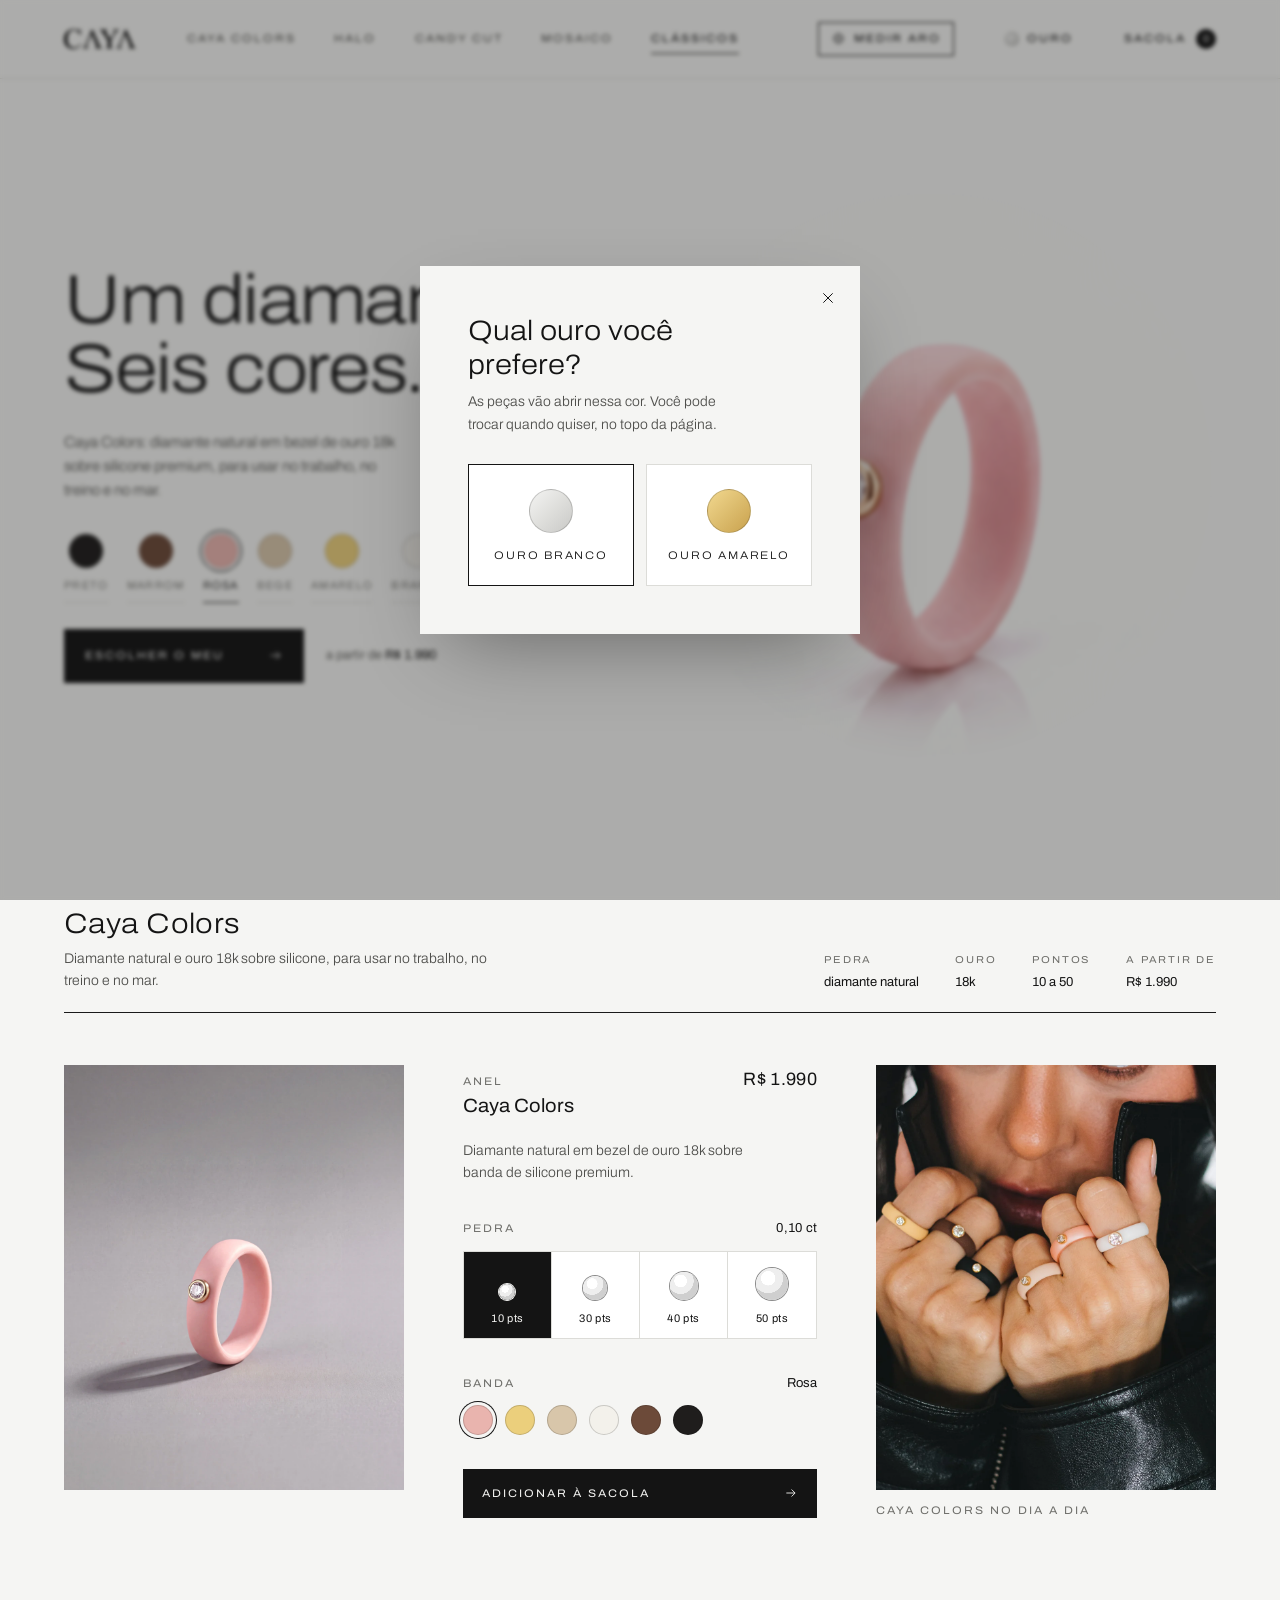
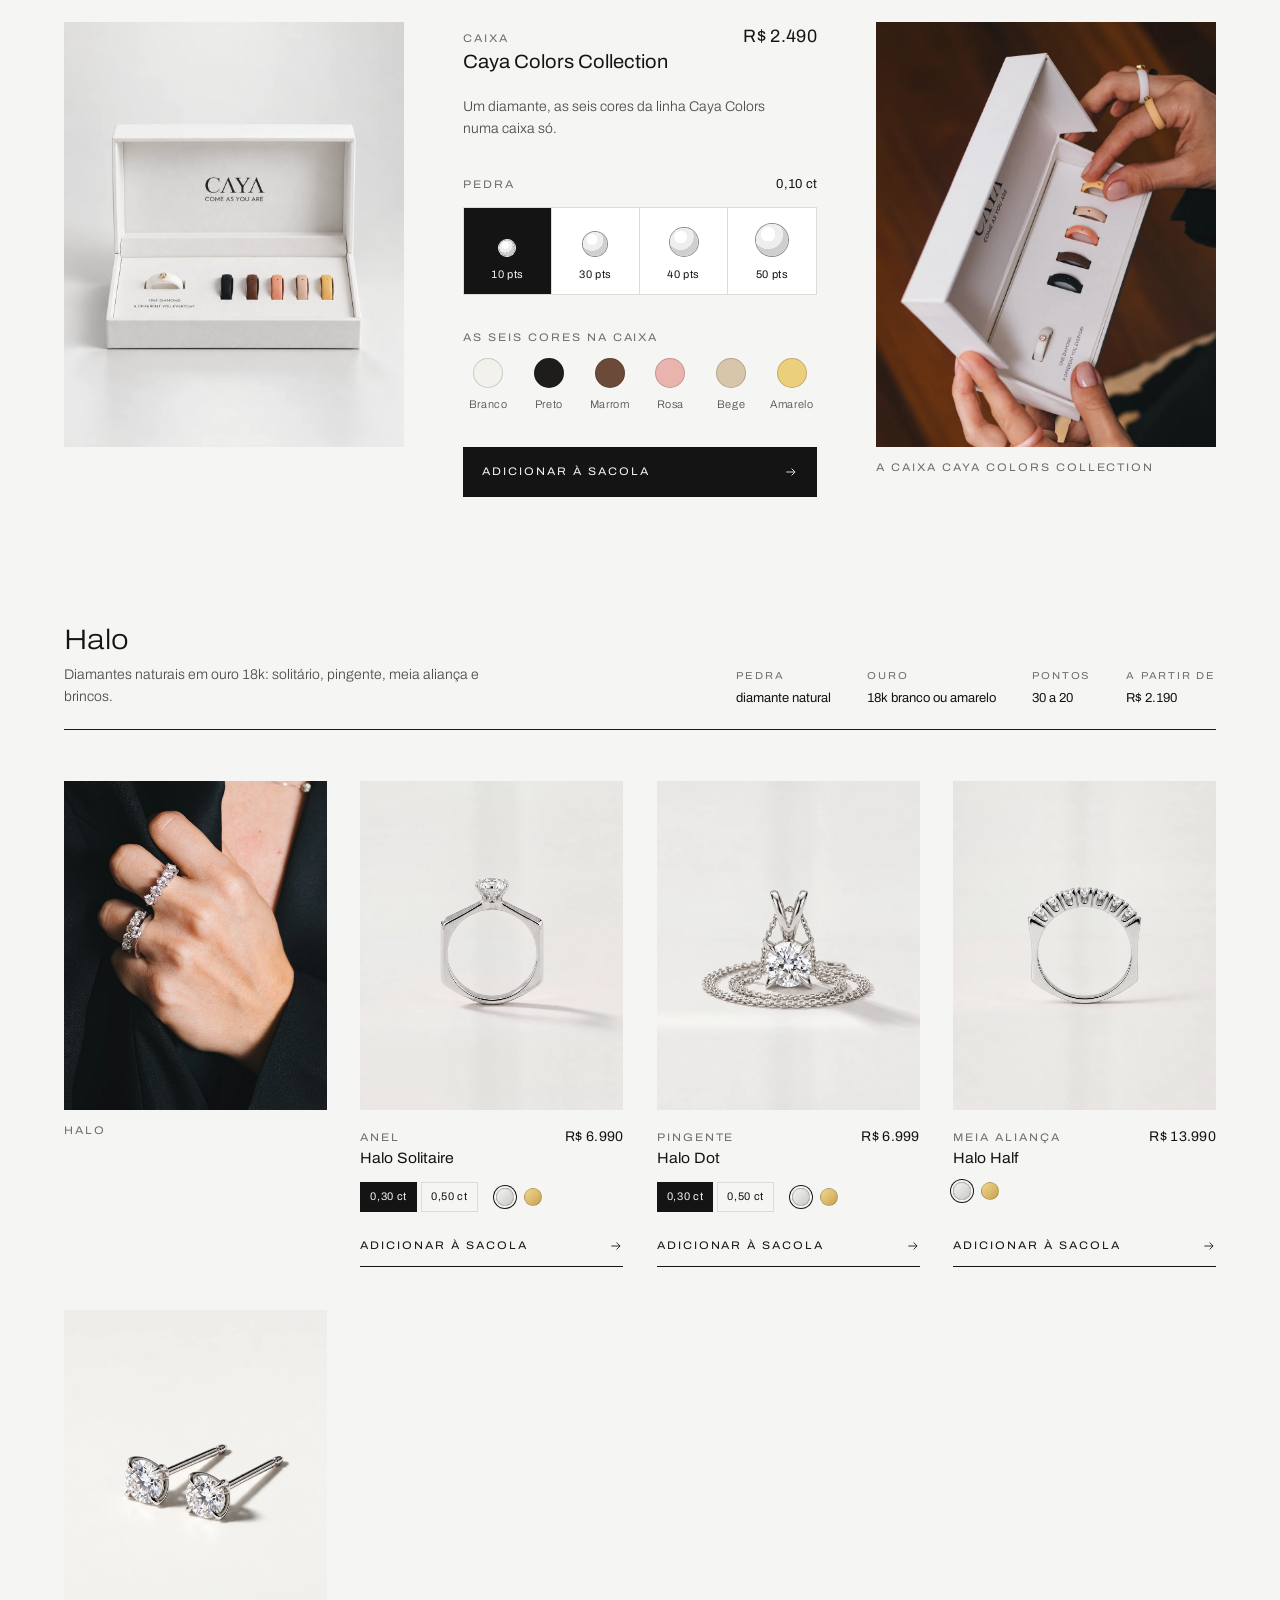
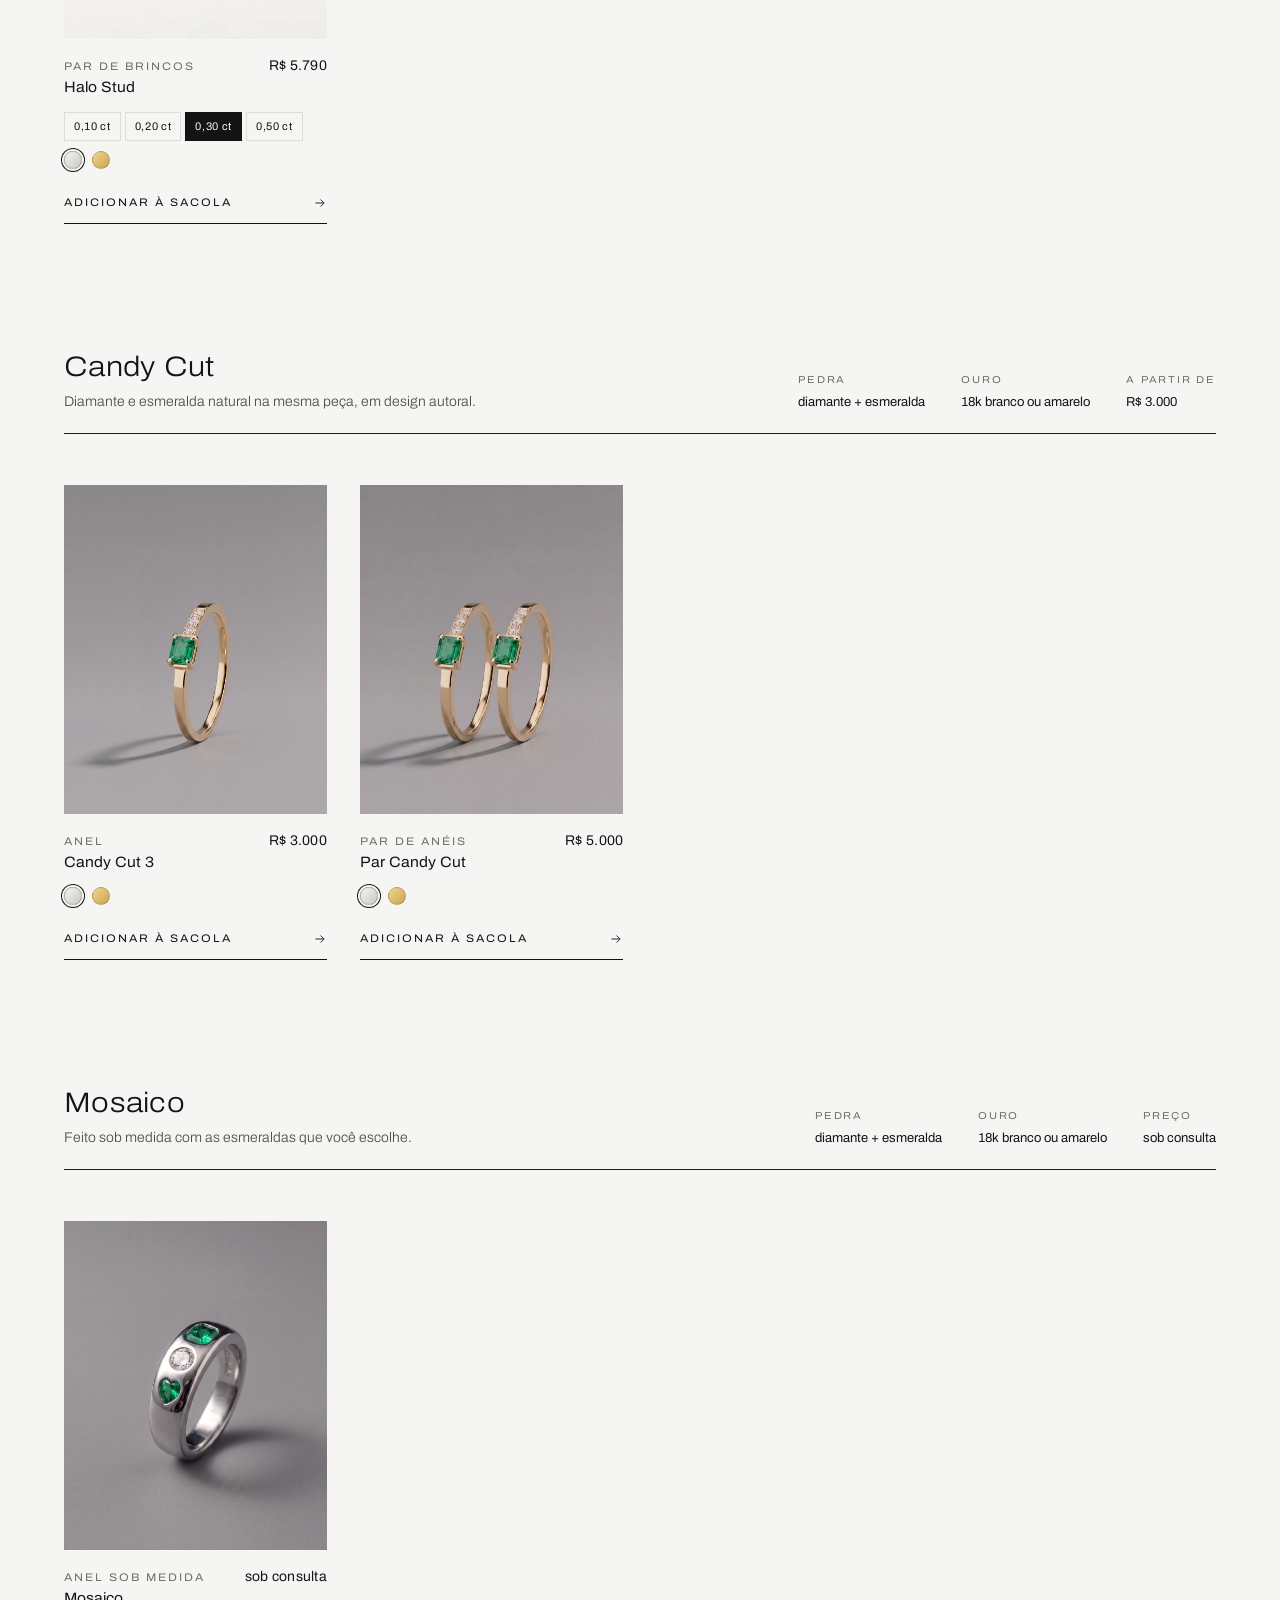
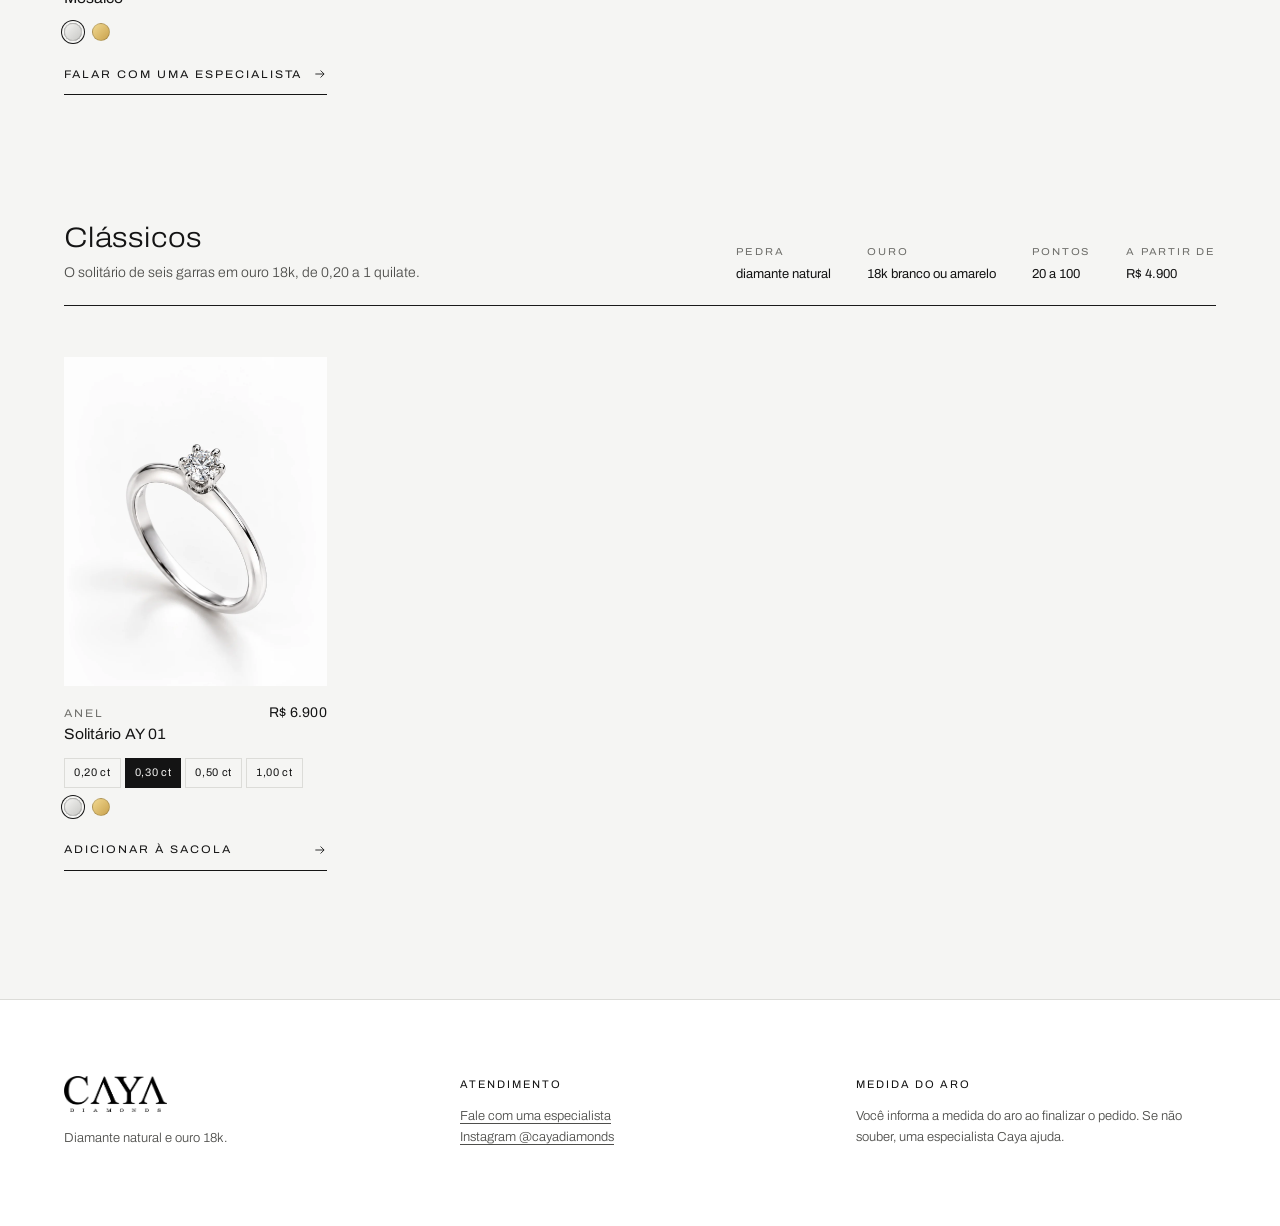
==== teste/papel-hero/index.html @ 170ba289 "Solitário AY 01: fotos certas nos 4 tamanhos Co-Authored-By: Claude Opus 5.5 <noreply@anthropic.com>" ====
<!doctype html>
<html lang="pt-BR">
<head>
<meta charset="utf-8">
<meta name="robots" content="noindex,nofollow">
<meta name="viewport" content="width=device-width,initial-scale=1">
<title>Caya Diamonds — Peças (teste do hero)</title>
<link rel="icon" href="../../assets/marca/favicon.png">
<meta name="description" content="Diamante natural e ouro 18k. Caya Colors, Halo, Candy Cut, Mosaico e Clássicos.">
<link rel="preload" href="../../assets/fonts/archivo-latin-wdth-normal.woff2" as="font" type="font/woff2" crossorigin>
<link rel="stylesheet" href="../../assets/site.css?v=20261025012112">
<link rel="preload" as="image" href="../../assets/hero/rosa.webp">
<style>
/* ---------- hero: um diamante, seis cores (so nesta copia) ---------- */
.hero-cores{--dx:36%;--dy:52%;display:grid;grid-template-columns:minmax(0,1fr) minmax(0,1.1fr);align-items:center;
  gap:clamp(24px,5vw,80px);padding:clamp(20px,3vw,40px) var(--g) clamp(48px,6vw,88px);min-height:min(calc(100svh - 70px),860px);max-width:1440px;margin:0 auto}
.hero-palco{order:2;position:relative;aspect-ratio:1;width:100%;max-width:min(72svh,700px);justify-self:center;
  -webkit-mask:radial-gradient(closest-side,#000 82%,transparent);mask:radial-gradient(closest-side,#000 82%,transparent)}
.hero-palco img{position:absolute;inset:0;width:100%;height:100%;object-fit:cover;user-select:none}
.hero-palco img.entra{clip-path:circle(0% at var(--dx) var(--dy))}
.hero-palco img.entra.vai{clip-path:circle(150% at var(--dx) var(--dy));transition:clip-path 1.25s cubic-bezier(.65,0,.25,1)}
/* brilho na pedra no instante da troca */
.hero-palco::after{content:"";position:absolute;left:var(--dx);top:var(--dy);width:22%;aspect-ratio:1;translate:-50% -50%;pointer-events:none;
  background:radial-gradient(circle,rgba(255,255,255,.95) 0 6%,rgba(255,255,255,.35) 18%,transparent 60%);opacity:0;scale:.3;mix-blend-mode:screen}
.hero-palco.brilha::after{animation:brilho 1.1s cubic-bezier(.16,1,.3,1)}
@keyframes brilho{0%{opacity:0;scale:.3}30%{opacity:1;scale:1}100%{opacity:0;scale:1.4}}
.hero-texto{order:1;max-width:480px;display:flex;flex-direction:column;gap:26px}
.hero-texto h1{font-weight:300;font-stretch:112%;font-size:clamp(40px,5.4vw,80px);line-height:1;letter-spacing:-.02em}
.hero-sub{color:var(--texto-2);font-size:15px;max-width:38ch}
.hero-cores-lista{display:flex;gap:18px;flex-wrap:wrap;padding-top:6px}
.hero-cores-lista button{display:flex;flex-direction:column;align-items:center;gap:9px;font-size:11px;letter-spacing:.12em;text-transform:uppercase;color:var(--cinza);transition:color .25s}
.hero-cores-lista i{display:block;width:34px;height:34px;border-radius:50%;border:1px solid rgba(20,20,20,.18);transition:transform .3s var(--ease)}
.hero-cores-lista button:hover i{transform:scale(1.08)}
.hero-cores-lista button[aria-pressed="true"]{color:var(--preto)}
.hero-cores-lista button[aria-pressed="true"] i{box-shadow:0 0 0 3px var(--fundo),0 0 0 4px var(--preto)}
.hero-cores-lista .tempo{display:block;width:100%;height:1px;background:var(--linha);position:relative;overflow:hidden;margin-top:-2px}
.hero-cores-lista .tempo::after{content:"";position:absolute;inset:0;background:var(--preto);transform:scaleX(0);transform-origin:left}
.hero-cores-lista [aria-pressed="true"] .tempo::after{transform:scaleX(1)}
.hero-cores.rodando .hero-cores-lista [aria-pressed="true"] .tempo::after{transform:scaleX(0);animation:enche var(--tempo,3.6s) linear forwards}
.hero-acao{display:flex;align-items:center;gap:22px;flex-wrap:wrap}
.hero-acao .comprar{display:flex;justify-content:space-between;align-items:center;gap:16px;min-width:240px;padding:17px 20px;background:var(--preto);color:var(--fundo);
  border:1px solid var(--preto);font-size:11px;font-weight:400;font-stretch:110%;letter-spacing:.18em;text-transform:uppercase;text-decoration:none;transition:background .3s var(--ease),color .3s}
.hero-acao .comprar:hover{background:transparent;color:var(--preto)}
.hero-acao .comprar svg{width:15px;height:15px;flex:none}
.hero-preco{font-size:13px;color:var(--texto-2)}
.hero-preco b{font-weight:400;color:var(--preto)}
@media (prefers-reduced-motion:reduce){
  .hero-palco img.entra,.hero-palco img.entra.vai{clip-path:none;transition:opacity .3s}
  .hero-palco.brilha::after{animation:none}
}
@media (max-width:860px){
  .hero-cores{grid-template-columns:minmax(0,1fr);min-height:0;gap:8px;padding-top:8px}
  .hero-palco{order:1;max-width:520px}
  .hero-texto{order:2;max-width:none;gap:18px}
}
@media (max-width:760px){
  .hero-texto h1{font-size:36px}
  .hero-sub{font-size:13px}
  .hero-cores-lista{gap:0;justify-content:space-between}
  .hero-cores-lista i{width:28px;height:28px}
  .hero-cores-lista button{font-size:11px;letter-spacing:.04em}
  .hero-acao .comprar{flex:1;min-width:0}
}
</style>
</head>
<body>
<script>document.documentElement.classList.add('js')</script>

<header class="topo">
  <div class="topo-in">
    <a class="marca" href="index.html?v=20261025012112"><img src="../../assets/marca/caya-tinta.png" alt="Caya Diamonds" width="454" height="126"></a>
    <nav class="indice" aria-label="Coleções" id="indice"></nav>
    <button class="sacola-btn" id="abrir-sacola" aria-controls="sacola" aria-expanded="false">Sacola <span class="mono" id="qtd">0</span></button>
  </div>
</header>

<main>
  <section class="hero-cores" id="hero" aria-labelledby="hero-t">
    <div class="hero-palco" id="hero-palco" aria-hidden="true"></div>
    <div class="hero-texto">
      <h1 id="hero-t">Um diamante.<br>Seis cores.</h1>
      <p class="hero-sub">Caya Colors: diamante natural em bezel de ouro 18k sobre silicone premium, para usar no trabalho, no treino e no mar.</p>
      <div class="hero-cores-lista" role="group" aria-label="Cor da banda" id="hero-cores"></div>
      <div class="hero-acao">
        <a class="comprar" id="hero-link" href="../peca/index.html?v=20261025012112&peca=caya-colors"><span>Escolher o meu</span><svg viewBox="0 0 24 24" fill="none" stroke="currentColor" stroke-width="1.5" aria-hidden="true"><path d="M4 12h15M13 6l6 6-6 6"/></svg></a>
        <span class="hero-preco">a partir de <b id="hero-preco"></b></span>
      </div>
    </div>
  </section>
  <div id="lotes"></div>
</main>

<footer class="rodape">
  <div><img src="../../assets/marca/caya-diamonds-tinta.png" alt="Caya Diamonds" width="454" height="159"><p>Diamante natural e ouro 18k.</p></div>
  <div><b>Atendimento</b><p><a id="zap" href="#" target="_blank" rel="noopener">Fale com uma especialista</a><br><a href="https://instagram.com/cayadiamonds" rel="noopener">Instagram @cayadiamonds</a></p></div>
  <div><b>Medida do aro</b><p>Você informa a medida do aro ao finalizar o pedido. Se não souber, uma especialista Caya ajuda.</p></div>
</footer>

<script src="../../data/catalogo.js?v=20261025012112"></script>
<script src="../comum.js?v=20261025012112"></script>
<script src="../sacola.js?v=20261025012112"></script>
<script src="../preferencia.js?v=20261025012112"></script>
<script>
(function(){
const {C,brl,ct,nomeBanda,corBanda,variacao,rotulo,aPartirDe,lerEndereco,gravarEndereco,sacola,linkWhatsApp,pedidoWhatsApp}=Caya;
const $=(s,r=document)=>r.querySelector(s);
const el=(t,a={},h='')=>{const e=document.createElement(t);for(const k in a)e.setAttribute(k,a[k]);if(h)e.innerHTML=h;return e};
const SETA='<svg viewBox="0 0 24 24" fill="none" stroke="currentColor" stroke-width="1.5" aria-hidden="true"><path d="M4 12h15M13 6l6 6-6 6"/></svg>';
const OK='<svg viewBox="0 0 24 24" fill="none" stroke="currentColor" stroke-width="1.5" aria-hidden="true"><path d="M4 12.5l5 5L20 6.5"/></svg>';
$('#zap').href=linkWhatsApp('Olá! Vim pelo site da Caya.');
const sel=lerEndereco();
C.colecoes.forEach(c=>$('#indice').append(el('a',{href:'#'+c.id},c.nome)));

function linkPeca(p,e){const q=new URLSearchParams({peca:p.id});for(const k of Object.keys(p.eixos))q.set(k,e[k]);return '../peca/index.html?v=20261025012112&'+q}
function trocarFoto(img,src){ if(img.getAttribute('src')===src) return; img.classList.add('troca');
  const n=new Image(); n.onload=()=>{img.src=src; img.classList.remove('troca')}; n.src=src; }

function acao(p,getE){
  if(p.consulta) return el('a',{class:'acao',href:linkWhatsApp(`Olá! Quero conversar sobre o ${p.nome}.`),target:'_blank',rel:'noopener'},`<span>Falar com uma especialista</span>${SETA}`);
  const b=el('button',{class:'acao',type:'button'},`<span>Adicionar<span class="longo"> à sacola</span></span>${SETA}`);
  b.onclick=()=>{ sacola.adicionar(p,getE()); b.classList.add('ok'); b.innerHTML=`<span>Na sacola</span>${OK}`;
    setTimeout(()=>{b.classList.remove('ok'); b.innerHTML=`<span>Adicionar<span class="longo"> à sacola</span></span>${SETA}`},1600); Caya.abrirSacola(); };
  return b;
}

/* Caya Colors: uma peca so; pedra e banda escolhidas no painel */
function montarColors(p){
  const e=Object.assign(Caya.padraoCom(p), sel&&sel.p.id===p.id?sel.e:{});
  const box=el('div',{class:'colors'});
  box.innerHTML=`<a class="foto" href="#"><img alt="" width="1024" height="1272"></a>
    <div class="painel">
      <div class="peca-nome"><h3><span class="pequeno">Anel</span>${p.nome}</h3><span class="mono" data-r="preco"></span></div>
      <p class="resumo">${p.resumo}</p>
      <div><div class="rot"><span class="pequeno">Pedra</span><b class="mono" data-r="pts"></b></div><div class="regua" role="group" aria-label="Pontos do diamante"></div></div>
      <div><div class="rot"><span class="pequeno">Banda</span><b data-r="banda"></b></div><div class="bandas" role="group" aria-label="Cor da banda"></div></div>
    </div>`;
  const painel=$('.painel',box), maior=Math.max(...p.eixos.pts);
  p.eixos.pts.forEach(v=>{const d=Math.round(10+22*Math.pow(v/maior,.83));
    const b=el('button',{type:'button','aria-pressed':'false','data-v':v,'aria-label':ct(v)},`<span class="pedra" style="width:${d}px;height:${d}px"></span><span class="mono">${v} pts</span>`);
    b.onclick=()=>{e.pts=v;atual()}; $('.regua',painel).append(b)});
  C.bandas.forEach(bd=>{const b=el('button',{type:'button','aria-pressed':'false','data-v':bd.id,'aria-label':'Banda '+bd.nome,title:bd.nome,style:'background:'+bd.cor});
    b.onclick=()=>{e.banda=bd.id;atual()}; $('.bandas',painel).append(b)});
  painel.append(acao(p,()=>({...e})));
  const img=$('img',box);
  function atual(){
    const v=variacao(p,e);
    trocarFoto(img,'../../'+v.fotos[0]); img.alt=`${p.nome}, ${rotulo(p,e)}`;
    painel.querySelectorAll('.regua button').forEach(b=>b.setAttribute('aria-pressed',+b.dataset.v===e.pts));
    painel.querySelectorAll('.bandas button').forEach(b=>b.setAttribute('aria-pressed',b.dataset.v===e.banda));
    $('[data-r=pts]',painel).textContent=ct(e.pts);
    $('[data-r=banda]',painel).textContent=nomeBanda(e.banda);
    $('[data-r=preco]',painel).textContent=brl(v.preco);
    $('a.foto',box).href=linkPeca(p,e);
    if(atual.pronto) gravarEndereco(p,e); atual.pronto=true;
  }
  atual(); return box;
}

/* Caya Colors Collection: mesma diagramacao do anel, com as seis cores a mostra */
function montarCollection(p){
  const e=Object.assign(Caya.padraoCom(p), sel&&sel.p.id===p.id?sel.e:{}), ed=EDITORIAL[p.id], maior=Math.max(...p.eixos.pts);
  const box=el('div',{class:'colors collection',id:'peca-'+p.id});
  box.innerHTML=`<a class="foto" href="#"><img src="../../${p.variacoes[0].fotos[0]}" alt="${p.nome}: caixa com o anel e as bandas nas seis cores" loading="lazy" width="1024" height="1272"></a>
    <div class="painel">
      <div class="peca-nome"><h3><span class="pequeno">${p.tipo}</span><a class="nome-link" href="#">${p.nome}</a></h3><span class="mono" data-r="preco"></span></div>
      <p class="resumo">${p.resumo}</p>
      <div><div class="rot"><span class="pequeno">Pedra</span><b class="mono" data-r="pts"></b></div><div class="regua" role="group" aria-label="Pontos do diamante"></div></div>
      <div><div class="rot"><span class="pequeno">As seis cores na caixa</span></div>
        <ul class="todas-cores">${p.cores.map(id=>`<li><i style="background:${corBanda(id)}"></i>${nomeBanda(id)}</li>`).join('')}</ul></div>
    </div>`;
  const painel=$('.painel',box);
  p.eixos.pts.forEach(v=>{const d=Math.round(10+22*Math.pow(v/maior,.83));
    const b=el('button',{type:'button','aria-pressed':'false','data-v':v,'aria-label':ct(v)},`<span class="pedra" style="width:${d}px;height:${d}px"></span><span class="mono">${v} pts</span>`);
    b.onclick=()=>{e.pts=v;atual()}; $('.regua',painel).append(b)});
  painel.append(acao(p,()=>({...e})));
  if(ed) box.append(el('figure',{class:'editorial'},`<img src="../../assets/editorial/${ed.img}.webp" alt="${ed.alt}" loading="lazy" width="1000" height="1250"><figcaption class="pequeno">${ed.legenda}</figcaption>`));
  function atual(){
    const v=variacao(p,e);
    painel.querySelectorAll('.regua button').forEach(b=>b.setAttribute('aria-pressed',+b.dataset.v===e.pts));
    $('[data-r=pts]',painel).textContent=ct(e.pts);
    $('[data-r=preco]',painel).textContent=brl(v.preco);
    box.querySelectorAll('a.foto,a.nome-link').forEach(a=>a.href=linkPeca(p,e));
    if(atual.pronto) gravarEndereco(p,e); atual.pronto=true;
  }
  atual(); return box;
}

function montarPeca(p,sozinha){
  const e=Object.assign(Caya.padraoCom(p), sel&&sel.p.id===p.id?sel.e:{});
  const art=el('article',{class:'peca',id:'peca-'+p.id});
  art.innerHTML=`<a class="foto" href="#"><img alt="" loading="lazy" width="1024" height="1272"></a>
    <div class="peca-corpo"><div class="peca-nome"><h3><span class="pequeno">${p.tipo}</span><a class="nome-link" href="#">${p.nome}</a></h3><span class="mono" data-r="preco"></span></div></div>`;
  const corpo=$('.peca-corpo',art);
  if(sozinha) corpo.append(el('p',{class:'resumo'},p.resumo));
  const esc=el('div',{class:'escolhas'});
  const nomes={pts:'Pedra',ouro:'Ouro'};
  for(const k of Object.keys(p.eixos)){
    const g=el('div',{class:'eixo',role:'group','aria-label':nomes[k]});
    p.eixos[k].forEach(v=>{const b=k==='ouro'?el('button',{type:'button',class:'ouro-b','data-k':k,'data-v':v,'aria-pressed':'false','aria-label':'Ouro '+v,title:'Ouro '+v,style:'background:'+(v==='branco'?'linear-gradient(135deg,#F4F4F2,#C9C9C6)':'linear-gradient(135deg,#F1D88F,#C9A24E)')}):el('button',{type:'button',class:'opc','data-k':k,'data-v':v,'aria-pressed':'false'},ct(v));
      b.onclick=()=>{e[k]=v;atual()}; g.append(b)});
    esc.append(g);
  }
  if(esc.children.length) corpo.append(esc);
  corpo.append(acao(p,()=>({...e})));
  const img=$('img',art);
  function atual(){
    const v=variacao(p,e);
    trocarFoto(img,'../../'+v.fotos[0]); img.alt=`${p.nome}${rotulo(p,e)?', '+rotulo(p,e):''}`;
    art.querySelectorAll('.opc,.ouro-b').forEach(b=>b.setAttribute('aria-pressed',String(e[b.dataset.k])===b.dataset.v));
    $('[data-r=preco]',art).textContent=p.consulta?'sob consulta':brl(v.preco);
    art.querySelectorAll('a.foto,a.nome-link').forEach(a=>a.href=linkPeca(p,e));
    if(atual.pronto) gravarEndereco(p,e); atual.pronto=true;
  }
  if(p.eixos.ouro) Caya.aoMudarOuro(v=>{ e.ouro=v; atual.pronto=false; atual(); });
  atual(); return art;
}

const EDITORIAL={
  'colors-collection':{img:'collection',alt:'Mãos abrindo a caixa Caya Colors Collection com as bandas coloridas',legenda:'A caixa Caya Colors Collection'},
  'caya-colors':{img:'caya-colors',alt:'Mãos com cinco anéis Caya Colors em cores diferentes',legenda:'Caya Colors no dia a dia'},
  'halo':{img:'halo',alt:'Mão com anéis de diamante em ouro branco sobre blazer preto',legenda:'Halo'}
};
C.colecoes.forEach(c=>{
  const ps=C.pecas.filter(p=>p.colecao===c.id);
  const faixa=[...new Set(ps.flatMap(p=>p.eixos.pts||[]))];
  const dados=[
    ['Pedra',c.id==='candy-cut'||c.id==='mosaico'?'diamante + esmeralda':'diamante natural'],
    ['Ouro',c.id==='caya-colors'?'18k':'18k branco ou amarelo'],
    faixa.length>1?['Pontos',faixa[0]+' a '+faixa[faixa.length-1]]:null,
    ps.every(p=>p.consulta)?['Preço','sob consulta']:['A partir de',brl(Math.min(...ps.filter(p=>!p.consulta).map(aPartirDe)))]].filter(Boolean);
  const sec=el('section',{class:'lote dobrado',id:c.id,'aria-labelledby':'t-'+c.id});
  sec.innerHTML=`<header class="lote-cab"><div><h2 id="t-${c.id}">${c.nome}</h2><p class="linha">${c.linha}</p></div>
    <dl>${dados.map(([a,b])=>`<div><dt>${a}</dt><dd>${b}</dd></div>`).join('')}</dl></header>
    <div class="forro"></div>`;
  const forro=$('.forro',sec);
  const ed=EDITORIAL[c.id], fig=ed?el('figure',{class:'editorial'},`<img src="../../assets/editorial/${ed.img}.webp" alt="${ed.alt}" loading="lazy" width="1000" height="1250"><figcaption class="pequeno">${ed.legenda}</figcaption>`):null;
  if(c.id==='caya-colors'){ const cc=montarColors(ps[0]); if(fig) cc.append(fig); forro.append(cc);
    ps.slice(1).forEach(p=>forro.append(montarCollection(p))); }
  else{ const box=el('div',{class:'pecas'}); box.dataset.n=ps.length; box.style.setProperty('--n',ps.length);
    if(fig) box.prepend(fig);
    ps.forEach(p=>box.append(montarPeca(p,false))); forro.append(box); }
  $('#lotes').append(sec);
});

const io=new IntersectionObserver(es=>es.forEach(x=>{if(x.isIntersecting){x.target.classList.remove('dobrado');io.unobserve(x.target)}}),{rootMargin:'0px 0px -10% 0px'});
document.querySelectorAll('.lote').forEach(s=>io.observe(s));
const links=[...document.querySelectorAll('#indice a')];
const io2=new IntersectionObserver(es=>es.forEach(x=>{if(x.isIntersecting)links.forEach(a=>a.setAttribute('aria-current',a.hash==='#'+x.target.id))}),{rootMargin:'-40% 0px -55% 0px'});
document.querySelectorAll('.lote').forEach(s=>io2.observe(s));
if(sel){const a=document.getElementById(sel.p.colecao); if(a){a.classList.remove('dobrado'); setTimeout(()=>a.scrollIntoView(),50)}}

Caya.montarSacola('../../');
Caya.montarPreferencia();
/* hero: o anel troca de cor numa onda que nasce do diamante */
(function(){
  const palco=document.getElementById('hero-palco'), lista=document.getElementById('hero-cores'), sec=document.getElementById('hero');
  const p=Caya.peca('caya-colors'), ORDEM=['preto','marrom','rosa','bege','amarelo','branco'], TEMPO=3600;
  const reduz=matchMedia('(prefers-reduced-motion:reduce)').matches, cel=matchMedia('(max-width:760px)').matches;
  const src=c=>`../../assets/hero/${c}${cel?'-m':''}.webp`;
  let atual=-1, timer=null, parado=reduz;
  sec.style.setProperty('--tempo',TEMPO+'ms');
  $('#hero-preco').textContent=brl(Caya.aPartirDe(p));
  ORDEM.forEach((c,k)=>{
    const b=el('button',{type:'button','aria-pressed':'false','aria-label':'Banda '+nomeBanda(c)},`<i style="background:${corBanda(c)}"></i>${nomeBanda(c)}<span class="tempo"></span>`);
    b.onclick=()=>{ir(k);parado=true;clearInterval(timer);sec.classList.remove('rodando')};
    b.onmouseenter=()=>{ if(!cel) ir(k,true) };
    lista.append(b);
  });
  function ir(k,suave){
    if(k===atual) return; atual=k; const c=ORDEM[k];
    lista.querySelectorAll('button').forEach((b,i)=>b.setAttribute('aria-pressed',String(i===k)));
    $('#hero-link').href=`../peca/index.html?v=20261025012112&peca=caya-colors&pts=10&banda=${c}`;
    const img=new Image(); img.alt=''; img.decoding='async'; img.src=src(c);
    const entrar=()=>{
      if(!palco.children.length||reduz){ palco.replaceChildren(img); return; }
      img.className='entra'; palco.append(img);
      requestAnimationFrame(()=>requestAnimationFrame(()=>img.classList.add('vai')));
      palco.classList.remove('brilha'); void palco.offsetWidth; palco.classList.add('brilha');
      img.addEventListener('transitionend',()=>{ while(palco.children.length>1) palco.firstChild.remove(); img.className=''; },{once:true});
    };
    img.decode?img.decode().then(entrar,entrar):(img.onload=entrar);
    sec.classList.remove('rodando'); void sec.offsetWidth; if(!parado) sec.classList.add('rodando');
  }
  function tocar(){ clearInterval(timer); if(!parado) timer=setInterval(()=>ir((atual+1)%ORDEM.length),TEMPO); }
  sec.addEventListener('mouseleave',()=>{ if(!parado) tocar() });
  sec.addEventListener('mouseenter',()=>clearInterval(timer));
  document.addEventListener('visibilitychange',()=>document.hidden?clearInterval(timer):tocar());
  /* pre-carrega as outras cores depois da primeira */
  addEventListener('load',()=>ORDEM.forEach(c=>{const i=new Image(); i.src=src(c)}));
  ir(2); tocar();
})();
})();
</script>
</body>
</html>
---- assets/site.css ----
/* Caya Diamonds — estilo do site (off-white, preto e branco) */
@font-face{font-family:"Archivo";src:url(fonts/archivo-latin-wdth-normal.woff2) format("woff2");font-weight:100 900;font-stretch:62% 125%;font-display:swap;unicode-range:U+0000-00FF,U+0131,U+0152-0153,U+02BB-02BC,U+02C6,U+02DA,U+02DC,U+2000-206F,U+20AC,U+2122,U+2191,U+2193,U+2212,U+2215}
@font-face{font-family:"Archivo";src:url(fonts/archivo-latin-ext-wdth-normal.woff2) format("woff2");font-weight:100 900;font-stretch:62% 125%;font-display:swap;unicode-range:U+0100-02AF,U+0304,U+0308,U+0329,U+1E00-1E9F,U+1EF2-1EFF,U+2020,U+20A0-20AB,U+20AD-20C0,U+2113,U+2C60-2C7F,U+A720-A7FF}
@font-face{font-family:"Fragment Mono";src:url(fonts/fragment-mono-latin-400-normal.woff2) format("woff2");font-display:swap}

:root{
  --fundo:#F5F5F3; --branco:#FFFFFF; --linha:#DCDCD8; --linha-forte:#1A1A1A;
  --preto:#141414; --texto-2:#4F4F4C; --cinza:#6E6E6A;
  --ease:cubic-bezier(.16,1,.3,1);
  --g:clamp(20px,5vw,96px);
  --respiro:clamp(72px,10vw,150px);
}
*{box-sizing:border-box;margin:0;padding:0}
html{-webkit-text-size-adjust:100%;scroll-behavior:smooth;scroll-padding-top:80px}
body{background:var(--fundo);color:var(--preto);font:300 15px/1.6 "Archivo",system-ui,sans-serif;
  font-variant-numeric:tabular-nums lining-nums;-webkit-font-smoothing:antialiased;overflow-x:clip}
::selection{background:var(--preto);color:var(--fundo)}
img{display:block;max-width:100%}
button{font:inherit;color:inherit;background:none;border:0;cursor:pointer}
a{color:inherit;text-underline-offset:.25em;text-decoration-thickness:1px}
:focus-visible{outline:1px solid var(--preto);outline-offset:4px}
.mono{font-family:inherit;font-weight:400;letter-spacing:.02em}
.pequeno{font-size:11px;font-weight:400;letter-spacing:.18em;text-transform:uppercase;font-stretch:110%;color:var(--cinza)}

/* ---------- cabecalho ---------- */
.topo{position:sticky;top:0;z-index:20;background:rgba(245,245,243,.94);backdrop-filter:blur(8px);border-bottom:1px solid var(--linha)}
.topo-in{display:flex;align-items:center;gap:clamp(24px,4vw,64px);padding:22px var(--g)}
.marca{display:block;flex:none}
.marca img{height:20px;width:auto;filter:brightness(0)}
.indice{display:flex;gap:clamp(20px,3vw,44px);flex:1;overflow-x:auto;scrollbar-width:none}
.indice::-webkit-scrollbar{display:none}
.indice a{font-size:11px;font-weight:400;font-stretch:110%;letter-spacing:.18em;text-transform:uppercase;text-decoration:none;white-space:nowrap;
  padding:6px 0;border-bottom:1px solid transparent;color:var(--texto-2)}
.indice a[aria-current="true"],.indice a:hover{color:var(--preto);border-bottom-color:var(--preto)}
.sacola-btn{margin-left:auto;display:flex;align-items:center;gap:10px;font-size:11px;font-weight:400;font-stretch:110%;letter-spacing:.18em;text-transform:uppercase;white-space:nowrap}
.sacola-btn .mono{min-width:20px;height:20px;display:inline-grid;place-items:center;background:var(--preto);color:var(--fundo);border-radius:10px;font-size:10px;padding:0 6px;letter-spacing:0}

/* ---------- abertura ---------- */
.abre{padding:clamp(48px,6vw,96px) var(--g) clamp(48px,6vw,96px);text-align:center}
.abre h1{font-weight:300;font-stretch:108%;font-size:clamp(22px,2.2vw,30px);line-height:1.35;letter-spacing:-.005em;max-width:30ch;margin:0 auto;text-wrap:balance}

/* ---------- o lote ---------- */
.lote{margin:0 var(--g) var(--respiro)}
.lote-cab{display:grid;grid-template-columns:minmax(0,1fr) auto;gap:14px 56px;align-items:end;padding-bottom:20px;margin-bottom:clamp(32px,4vw,56px);border-bottom:1px solid var(--linha-forte)}
.lote-cab h2{font-weight:300;font-stretch:112%;font-size:clamp(24px,2.2vw,32px);line-height:1.1;letter-spacing:.01em}
.lote-cab .linha{color:var(--texto-2);font-size:14px;max-width:56ch;margin-top:8px}
.lote-cab dl{display:flex;gap:36px;flex-wrap:wrap;justify-content:flex-end}
.lote-cab dl div{display:grid;gap:4px}
.lote-cab dt{font-size:10px;font-weight:400;letter-spacing:.18em;text-transform:uppercase;color:var(--cinza);font-stretch:110%}
.lote-cab dd{font-size:13px;font-weight:400;white-space:nowrap}

.forro{position:relative}
.pecas{display:grid;gap:clamp(28px,3.4vw,56px) clamp(20px,2.6vw,40px);grid-template-columns:repeat(4,minmax(0,1fr));max-width:1240px}

/* ---------- a peca ---------- */
.peca{display:flex;flex-direction:column}
.foto{position:relative;aspect-ratio:4/5;background:#C4C2BE;overflow:hidden}
.foto img{width:100%;height:100%;object-fit:cover;transition:opacity .35s var(--ease),transform 1.2s var(--ease)}
.foto img.troca{opacity:.2}
.peca:hover .foto img{transform:scale(1.025)}
.peca-corpo{padding:16px 0 0;display:flex;flex-direction:column;gap:14px;flex:1}
.peca-nome{display:flex;justify-content:space-between;align-items:baseline;gap:14px}
.peca-nome h3{font-weight:400;font-stretch:105%;font-size:15px;line-height:1.3}
.peca-nome h3 .pequeno{display:block;margin-bottom:5px}
.peca-nome .mono{font-size:14px;white-space:nowrap}
.escolhas{display:flex;flex-wrap:wrap;align-items:center;gap:10px 18px}
.ouro-b{width:18px;height:18px;border-radius:50%;border:1px solid rgba(20,20,20,.2);transition:transform .2s var(--ease)}
.ouro-b:hover{transform:scale(1.1)}
.ouro-b[aria-pressed="true"]{box-shadow:0 0 0 2px var(--fundo),0 0 0 3px var(--preto)}
.eixo:has(.ouro-b){gap:10px}
.eixo{display:flex;gap:4px;flex-wrap:wrap}
.opc{font-size:11px;font-weight:400;letter-spacing:.06em;padding:5px 9px;border:1px solid var(--linha);background:transparent;transition:border-color .2s,background .2s,color .2s}
.opc:hover{border-color:var(--preto)}
.opc[aria-pressed="true"]{border-color:var(--preto);background:var(--preto);color:var(--fundo)}
.acao{margin-top:auto;padding:11px 0;border:0;border-bottom:1px solid var(--preto);font-size:11px;font-weight:400;font-stretch:110%;letter-spacing:.18em;text-transform:uppercase;
  display:flex;justify-content:space-between;align-items:center;text-decoration:none;transition:padding .3s var(--ease),background .3s var(--ease),color .3s}
.acao:hover,.acao.ok{background:var(--preto);color:var(--fundo);padding-inline:12px}
.acao svg{width:14px;height:14px}

/* ---------- Caya Colors ---------- */
.colors{display:grid;grid-template-columns:minmax(0,400px) minmax(0,440px);gap:clamp(32px,6vw,110px);align-items:start;max-width:1240px}
.painel{display:flex;flex-direction:column;gap:clamp(26px,2.6vw,34px)}
.painel .peca-nome h3{font-size:clamp(18px,1.5vw,21px)}
.painel .peca-nome .mono{font-size:clamp(17px,1.4vw,20px)}
.painel .resumo{font-size:14px;color:var(--texto-2);max-width:38ch;margin-top:-12px}
.rot{display:flex;justify-content:space-between;align-items:baseline;margin-bottom:12px}
.rot b{font-weight:400;font-size:13px}

.regua{display:grid;grid-template-columns:repeat(4,1fr);border:1px solid var(--linha)}
.regua button{display:flex;flex-direction:column;align-items:center;justify-content:flex-end;gap:10px;padding:16px 4px 11px;min-height:84px;
  border-right:1px solid var(--linha);background:var(--branco);transition:background .25s var(--ease),color .25s}
.regua button:last-child{border-right:0}
.regua .pedra{border-radius:50%;background:radial-gradient(circle at 38% 32%,#fff 0 24%,#EEEEEE 25% 50%,#CFCFCF 51% 100%);box-shadow:0 0 0 1px #8A8A8A}
.regua .mono{font-size:11px;letter-spacing:.06em}
.regua button:hover{background:var(--fundo)}
.regua button[aria-pressed="true"]{background:var(--preto);color:var(--fundo)}
.regua button[aria-pressed="true"] .pedra{box-shadow:0 0 0 1px var(--fundo)}

.bandas{display:flex;gap:12px;flex-wrap:wrap}
.bandas button{width:30px;height:30px;border-radius:50%;border:1px solid rgba(20,20,20,.18);transition:transform .25s var(--ease)}
.bandas button:hover{transform:scale(1.08)}
.bandas button[aria-pressed="true"]{box-shadow:0 0 0 3px var(--fundo),0 0 0 4px var(--preto)}
.painel .acao{padding:15px 18px;border:1px solid var(--preto);background:var(--preto);color:var(--fundo)}
.painel .acao:hover{background:transparent;color:var(--preto);padding-inline:18px}

/* ---------- sacola ---------- */
.sacola{position:fixed;inset:0 0 0 auto;width:min(420px,100%);background:var(--fundo);z-index:40;display:flex;flex-direction:column;
  box-shadow:-30px 0 60px -30px rgba(0,0,0,.35);transform:translateX(105%);transition:transform .45s var(--ease);visibility:hidden}
.sacola[data-aberta="true"]{transform:none;visibility:visible}
.veu{position:fixed;inset:0;background:rgba(20,20,20,.25);z-index:39;opacity:0;pointer-events:none;transition:opacity .3s}
.veu[data-aberta="true"]{opacity:1;pointer-events:auto}
.sacola header{display:flex;justify-content:space-between;align-items:center;padding:22px 26px;border-bottom:1px solid var(--linha)}
.sacola header h2{font-size:11px;font-weight:400;letter-spacing:.18em;text-transform:uppercase}
.sacola .lista{flex:1;overflow:auto;padding:8px 26px}
.item{display:grid;grid-template-columns:52px 1fr auto;gap:16px;align-items:center;padding:16px 0;border-bottom:1px solid var(--linha)}
.item img{width:52px;height:65px;object-fit:cover}
.item b{font-weight:400;display:block}
.item small{display:block;color:var(--cinza);font-size:12px}
.item .rm{font-size:11px;color:var(--cinza);text-decoration:underline;margin-top:4px}
.vazia{padding:40px 0;color:var(--texto-2)}
.sacola footer{padding:22px 26px 28px;border-top:1px solid var(--linha);display:grid;gap:14px}
.sacola footer .tot{display:flex;justify-content:space-between;align-items:baseline}
.sacola footer .tot .mono{font-size:18px}
.fechar-pedido{display:block;text-align:center;padding:15px;background:var(--preto);color:var(--fundo);text-decoration:none;
  font-size:11px;font-weight:400;letter-spacing:.18em;text-transform:uppercase}
.fechar-pedido[aria-disabled="true"]{opacity:.3;pointer-events:none}
.sacola footer p{font-size:12px;color:var(--cinza)}
.x{width:36px;height:36px;display:grid;place-items:center}
.x svg{width:16px;height:16px}

/* ---------- rodape ---------- */
.rodape{padding:clamp(48px,6vw,88px) var(--g);border-top:1px solid var(--linha);background:var(--branco);
  display:grid;grid-template-columns:repeat(auto-fit,minmax(220px,1fr));gap:36px;font-size:13px;color:var(--texto-2)}
.rodape b{display:block;color:var(--preto);font-size:11px;font-weight:400;letter-spacing:.18em;text-transform:uppercase;margin-bottom:12px}
.rodape img{height:36px;width:auto;margin-bottom:16px;filter:brightness(0)}

/* ---------- entrada: as pecas sobem de leve, uma vez ---------- */
@media (prefers-reduced-motion:no-preference){
  .js .lote.dobrado .forro{opacity:0;transform:translateY(18px)}
  .js .forro{transition:opacity .9s var(--ease),transform 1.1s var(--ease)}
}

/* ---------- telas menores ---------- */
@media (max-width:1100px){
  .lote-cab{grid-template-columns:minmax(0,1fr)}
  .lote-cab dl{justify-content:flex-start}
  .pecas{grid-template-columns:repeat(3,minmax(0,1fr))}
}
@media (max-width:860px){
  .topo-in{flex-wrap:wrap;row-gap:12px}
  .indice{order:3;flex-basis:100%}
  .colors{grid-template-columns:minmax(0,1fr);max-width:460px}
  .pecas{grid-template-columns:repeat(2,minmax(0,1fr))}
  .lote-cab dl{gap:14px 28px}
}
@media (max-width:420px){
  .longo{display:none}
  .pecas{gap:28px 14px}
  .peca-nome{flex-direction:column;gap:4px}
}

/* certificado GIA */
.gia{font-size:11px;letter-spacing:.12em;text-transform:uppercase;color:var(--preto)}
.gia[hidden]{display:none}

/* links da lista para a pagina da peca */
a.foto{display:block}
.nome-link{text-decoration:none}
.nome-link:hover{text-decoration:underline}

/* ---------- banner do topo ---------- */
.banner{padding:0 0 clamp(8px,1.4vw,18px)}
.banner-fotos{position:relative;aspect-ratio:21/9;overflow:hidden;background:#C4C2BE}
.banner-slide{position:absolute;inset:0;opacity:0;transition:opacity 1.4s var(--ease);pointer-events:none}
.banner-slide.ativo{opacity:1;pointer-events:auto}
.banner-slide img{width:100%;height:100%;object-fit:cover}
@media (prefers-reduced-motion:no-preference){
  .banner-slide img{transform:scale(1.035);transition:transform 7s linear}
  .banner-slide.ativo img{transform:none}
}
.banner-legenda{display:flex;justify-content:space-between;align-items:center;gap:24px;padding:16px var(--g) 0}
.banner-nome{display:flex;gap:16px;align-items:baseline;min-width:0;white-space:nowrap;text-decoration:none;font-size:11px;font-weight:400;letter-spacing:.18em;text-transform:uppercase;font-stretch:110%}
.banner-nome span:first-child{overflow:hidden;text-overflow:ellipsis}
.banner-nome .ver{color:var(--cinza);border-bottom:1px solid currentColor;padding-bottom:2px}
.banner-nome:hover .ver{color:var(--preto)}
.banner-controles{display:flex;align-items:center;gap:18px}
.banner-marcas{display:flex;gap:6px}
.banner-marcas button{width:28px;height:20px;display:flex;align-items:center}
.banner-marcas i{display:block;width:100%;height:1px;background:var(--linha);position:relative;overflow:hidden}
.banner-marcas i::after{content:"";position:absolute;inset:0;background:var(--preto);transform:scaleX(0);transform-origin:left}
.banner-marcas [aria-current="true"] i::after{transform:scaleX(1)}
.rodando .banner-marcas [aria-current="true"] i::after{transform:scaleX(0);animation:enche var(--tempo,6s) linear forwards}
@keyframes enche{to{transform:scaleX(1)}}
.banner-pausa{width:28px;height:28px;display:grid;place-items:center}
.banner-pausa svg{width:14px;height:14px}
@media (max-width:760px){
  .banner-fotos{aspect-ratio:16/9}
  .banner-marcas{display:none}
  .banner-legenda{padding-top:12px}
}

/* ---------- fotos editoriais nas colecoes ---------- */
.editorial{margin:0;display:flex;flex-direction:column;gap:12px}
.editorial img{width:100%;height:auto;aspect-ratio:4/5;object-fit:cover;background:#C4C2BE}
.colors{grid-template-columns:minmax(0,340px) minmax(0,400px) minmax(0,340px);gap:clamp(28px,4.6vw,80px)}
.colors .editorial{align-self:start}
.colors>.painel{align-self:center}
.collection{margin-top:clamp(64px,8vw,112px)}
.todas-cores{list-style:none;display:grid;grid-template-columns:repeat(6,minmax(0,1fr));gap:10px}
.todas-cores li{display:flex;flex-direction:column;align-items:center;gap:8px;font-size:11px;letter-spacing:.06em;color:var(--texto-2)}
.todas-cores i{display:block;width:30px;height:30px;border-radius:50%;border:1px solid rgba(20,20,20,.18)}

/* ---------- a caixa Caya ---------- */
.caixa{margin:0 var(--g) var(--respiro);display:grid;grid-template-columns:minmax(0,420px) minmax(0,400px);gap:clamp(32px,7vw,120px);
  align-items:center;justify-content:center;padding-top:clamp(48px,6vw,88px);background:linear-gradient(var(--linha-forte),var(--linha-forte)) top/100% 1px no-repeat}
.caixa figure{margin:0}
.caixa img{width:100%;height:auto;aspect-ratio:4/5;object-fit:cover}
.caixa-texto{display:flex;flex-direction:column;gap:16px;max-width:36ch}
.caixa-texto h2{font-weight:300;font-stretch:112%;font-size:clamp(24px,2.2vw,32px);line-height:1.15}
.caixa-texto p{color:var(--texto-2)}
.caixa-texto .acao{margin-top:12px;align-self:stretch}

@media (max-width:1100px){
  .colors{grid-template-columns:minmax(0,1fr) minmax(0,1.15fr) minmax(0,1fr);gap:clamp(20px,3vw,40px)}
}
@media (min-width:761px) and (max-width:940px){
  .colors{grid-template-columns:minmax(0,1fr) minmax(0,1.2fr);max-width:none}
  .colors .editorial{grid-column:1 / -1}
  .colors .editorial img{aspect-ratio:16/9;object-position:50% 47%}
}
@media (max-width:860px){
  .caixa{grid-template-columns:minmax(0,1fr);max-width:460px;margin-inline:auto}
}

/* =========================================================
   CELULAR: escala propria, mais compacta (vale por ultimo)
   ========================================================= */
@media (max-width:760px){
  :root{--g:18px;--respiro:56px}
  body{font-size:14px}

  /* cabecalho */
  .topo-in{padding:14px var(--g) 10px;row-gap:10px}
  .marca img{height:16px}
  .indice{gap:18px}
  .indice a{font-size:11px;letter-spacing:.14em;padding:4px 0}
  .sacola-btn{font-size:11px;letter-spacing:.14em;gap:8px}

  /* abertura */
  .abre{padding:30px var(--g) 34px}
  .abre h1{font-size:17px;line-height:1.45;max-width:30ch}

  /* colecao: titulo e descricao; os dados ficam nas pecas */
  .lote-cab{padding-bottom:12px;margin-bottom:20px;gap:0}
  .lote-cab h2{font-size:22px}
  .lote-cab .linha{font-size:13px;margin-top:4px}
  .lote-cab dl{display:none}

  /* grade de pecas */
  .pecas{gap:26px 12px}
  .peca-corpo{padding-top:10px;gap:9px}
  .peca-nome{flex-direction:column;gap:3px}
  .peca-nome h3{font-size:13px}
  .peca-nome h3 .pequeno{margin-bottom:3px}
  .peca-nome .mono{font-size:13px}
  .escolhas{gap:8px 12px}
  .opc{font-size:11px;padding:4px 7px}
  .ouro-b{width:16px;height:16px}
  .acao{padding:8px 0}
  .editorial{gap:8px}

  /* Caya Colors: foto e nome lado a lado, escolhas embaixo */
  .colors{grid-template-columns:minmax(0,42%) minmax(0,1fr);column-gap:16px;row-gap:18px;max-width:none;align-items:start}
  .colors>.foto{grid-row:1 / span 2}
  .colors .painel{display:contents}
  .colors .painel .peca-nome{grid-column:2;align-self:end}
  .colors .painel .peca-nome h3{font-size:16px}
  .colors .painel .peca-nome .mono{font-size:15px}
  .colors .painel .resumo{grid-column:2;margin:0;font-size:13px;align-self:start}
  .colors .painel>div:not(.peca-nome),.colors .painel>.acao{grid-column:1 / -1}
  .colors .editorial{grid-column:1 / -1;margin-top:6px}
  .colors .editorial img{aspect-ratio:4/3;object-position:50% 47%}
  .regua button{min-height:66px;padding:12px 2px 8px;gap:7px}
  .bandas{gap:10px}
  .bandas button{width:26px;height:26px}
  .painel .acao{padding:13px 16px}
  .rot{margin-bottom:9px}

  /* caixa */
  .caixa{grid-template-columns:minmax(0,40%) minmax(0,1fr);gap:18px;max-width:none;margin:0 var(--g) var(--respiro);padding-top:32px;align-items:center}
  .caixa-texto{gap:8px}
  .caixa-texto h2{font-size:22px}
  .caixa-texto p{font-size:13px}
  .caixa-texto .acao{margin-top:4px}

  /* rodape */
  .rodape{padding:34px var(--g);gap:24px;font-size:13px}
  .rodape img{height:28px;margin-bottom:10px}

  /* sacola */
  .sacola header,.sacola footer{padding-inline:20px}
  .sacola .lista{padding-inline:20px}
}

@media (max-width:760px){
  .collection{margin-top:48px}
  .todas-cores{grid-template-columns:repeat(6,minmax(0,1fr));gap:4px}
  .todas-cores i{width:24px;height:24px}
  .todas-cores li{font-size:11px;letter-spacing:0}
}

/* ---------- preferencia de ouro ---------- */
.ouro-pref{display:flex;align-items:center;gap:8px;font-size:11px;font-weight:400;font-stretch:110%;letter-spacing:.18em;text-transform:uppercase;white-space:nowrap;margin-left:auto}
.ouro-pref i{display:block;width:14px;height:14px;border-radius:50%;border:1px solid rgba(20,20,20,.25)}
.ouro-pref+.sacola-btn{margin-left:0}
.pref{margin:auto;border:0;padding:clamp(28px,4vw,48px);width:min(440px,calc(100% - 36px));background:var(--fundo);color:var(--preto);
  box-shadow:0 30px 80px -30px rgba(0,0,0,.45)}
.pref::backdrop{background:rgba(20,20,20,.32);backdrop-filter:blur(2px)}
.pref[open]{animation:pref-entra .5s var(--ease)}
@keyframes pref-entra{from{opacity:0;transform:translateY(12px)}to{opacity:1;transform:none}}
.pref h2:focus{outline:none}
.pref h2{font-weight:300;font-stretch:110%;font-size:clamp(22px,2.2vw,28px);line-height:1.2;padding-right:28px}
.pref p{color:var(--texto-2);font-size:14px;margin-top:10px;max-width:34ch}
.pref-x{position:absolute;top:14px;right:14px}
.pref-opcoes{display:grid;grid-template-columns:1fr 1fr;gap:12px;margin-top:28px}
.pref-opcoes button{display:flex;flex-direction:column;align-items:center;gap:14px;padding:24px 10px 20px;border:1px solid var(--linha);background:var(--branco);
  font-size:11px;letter-spacing:.16em;text-transform:uppercase;font-stretch:110%;transition:border-color .25s var(--ease)}
.pref-opcoes button:hover,.pref-opcoes button[aria-pressed="true"]{border-color:var(--preto)}
.pref-opcoes i{display:block;width:44px;height:44px;border-radius:50%;border:1px solid rgba(20,20,20,.18)}
@media (prefers-reduced-motion:reduce){.pref[open]{animation:none}}
@media (max-width:760px){
  .ouro-pref{font-size:11px;letter-spacing:.14em;gap:6px}
  .ouro-pref span{display:none}
  .ouro-pref i{width:16px;height:16px}
  .pref-opcoes{gap:8px}
}

/* ---------- medida do aro na sacola ---------- */
.item .aros{grid-column:1 / -1;display:flex;flex-wrap:wrap;gap:8px 14px;padding-top:4px}
.aro{display:flex;align-items:center;gap:10px;font-size:11px;letter-spacing:.14em;text-transform:uppercase;color:var(--cinza)}
.aro select{font:inherit;font-size:13px;letter-spacing:0;text-transform:none;color:var(--preto);background:var(--branco);border:1px solid var(--linha);
  padding:7px 30px 7px 10px;appearance:none;-webkit-appearance:none;border-radius:0;
  background-image:linear-gradient(45deg,transparent 50%,var(--preto) 50%),linear-gradient(135deg,var(--preto) 50%,transparent 50%);
  background-position:calc(100% - 15px) 52%,calc(100% - 10px) 52%;background-size:5px 5px;background-repeat:no-repeat;cursor:pointer}
.aro select:focus-visible{outline:1px solid var(--preto);outline-offset:2px}
.aro select:invalid,.aro select:has(option[value=""]:checked){color:var(--cinza)}
.falta-aro{color:var(--preto)!important;font-size:12px}
.dica-aro{font-size:12px;color:var(--texto-2);padding:4px 0 12px}

/* foto da modelo alta + 4 pecas em 2x2 (Halo) */
.pecas.com-ed4{grid-template-columns:repeat(3,minmax(0,1fr));max-width:1100px}
.pecas.com-ed4 .editorial{grid-row:span 2;display:flex;flex-direction:column}
.pecas.com-ed4 .editorial img{flex:1;aspect-ratio:auto;height:100%;min-height:0;object-position:50% 38%}
@media (max-width:860px){
  .pecas.com-ed4{grid-template-columns:repeat(2,minmax(0,1fr))}
  .pecas.com-ed4 .editorial{grid-column:1 / -1;grid-row:auto}
  .pecas.com-ed4 .editorial img{flex:none;aspect-ratio:4/5;height:auto}
}

.rodape .empresa{margin-top:14px;font-size:12px;color:var(--cinza);line-height:1.7}

/* bloco de atendimento: botao principal */
.atendimento .acao{background:var(--preto);color:var(--fundo);padding:15px 18px;border:1px solid var(--preto)}
.atendimento .acao:hover{background:transparent;color:var(--preto);padding-inline:18px}

/* botao Medir aro no topo */
.medir-aro{display:flex;align-items:center;gap:8px;margin-left:auto;font-size:11px;font-weight:400;font-stretch:110%;letter-spacing:.18em;text-transform:uppercase;
  white-space:nowrap;text-decoration:none;padding:7px 12px;border:1px solid var(--preto)}
.medir-aro svg{width:15px;height:15px}
.medir-aro:hover{background:var(--preto);color:var(--fundo)}
.medir-aro+.ouro-pref{margin-left:0}
@media (max-width:760px){
  .medir-aro{padding:5px 8px;gap:6px;letter-spacing:.1em}
}
.usar-medido{margin-left:8px;font-size:11px;letter-spacing:.1em;text-transform:uppercase;border-bottom:1px solid var(--preto);padding:2px 0}
.link-medir{align-self:center;font-size:12px;color:var(--texto-2)}

/* pagamento na sacola */
.pagar{display:block;width:100%;text-align:center;padding:16px;background:var(--preto);color:var(--fundo);font-size:11px;letter-spacing:.16em;text-transform:uppercase;font-stretch:110%}
.pagar[hidden]{display:none}
.pagar:disabled{opacity:.3;cursor:not-allowed}
.fechar-pedido.secundario{background:transparent;color:var(--preto);border:1px solid var(--preto)}
.erro-pag{font-size:12px;color:var(--preto)!important}
.sacola footer .frete{display:flex;justify-content:space-between;font-size:13px;color:var(--texto-2)}
.parcela{font-size:13px;color:var(--texto-2);margin-top:-6px}
.sacola footer .parcela{margin-top:-10px;text-align:right;font-size:12px}
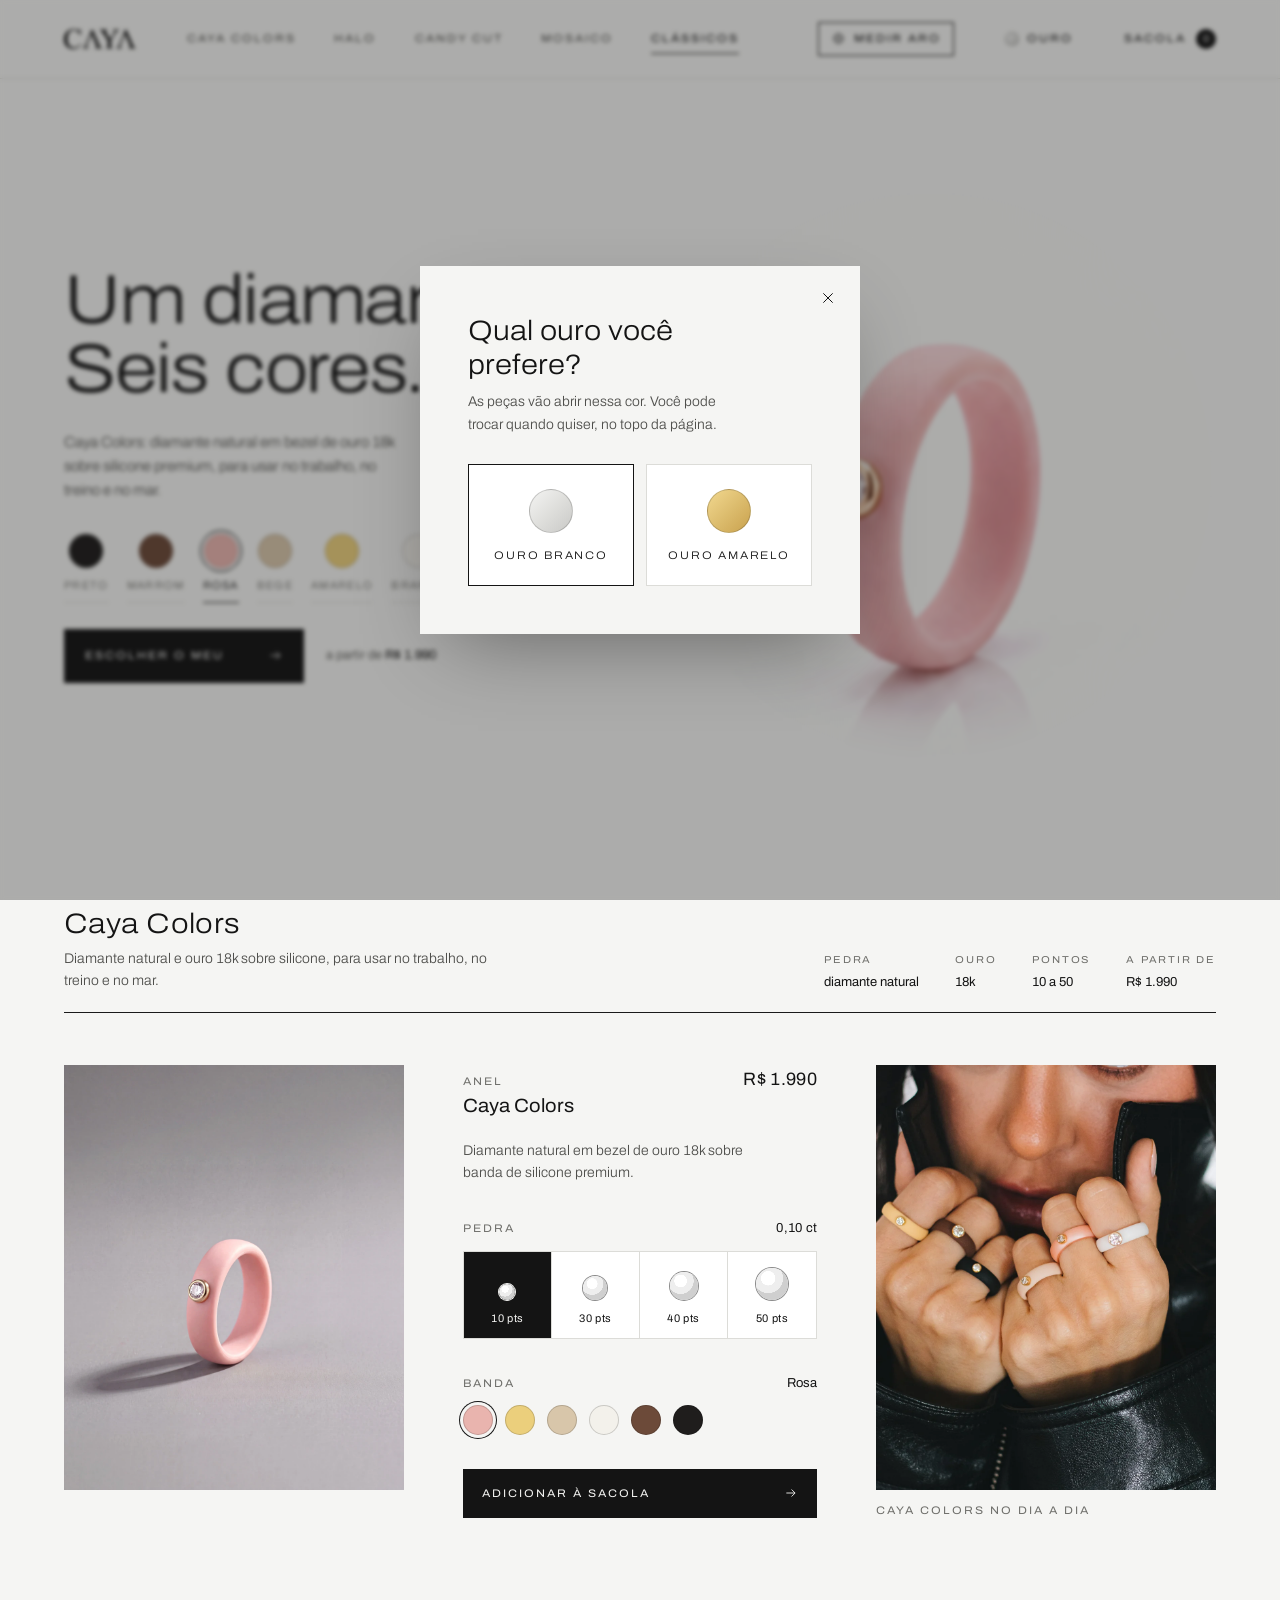
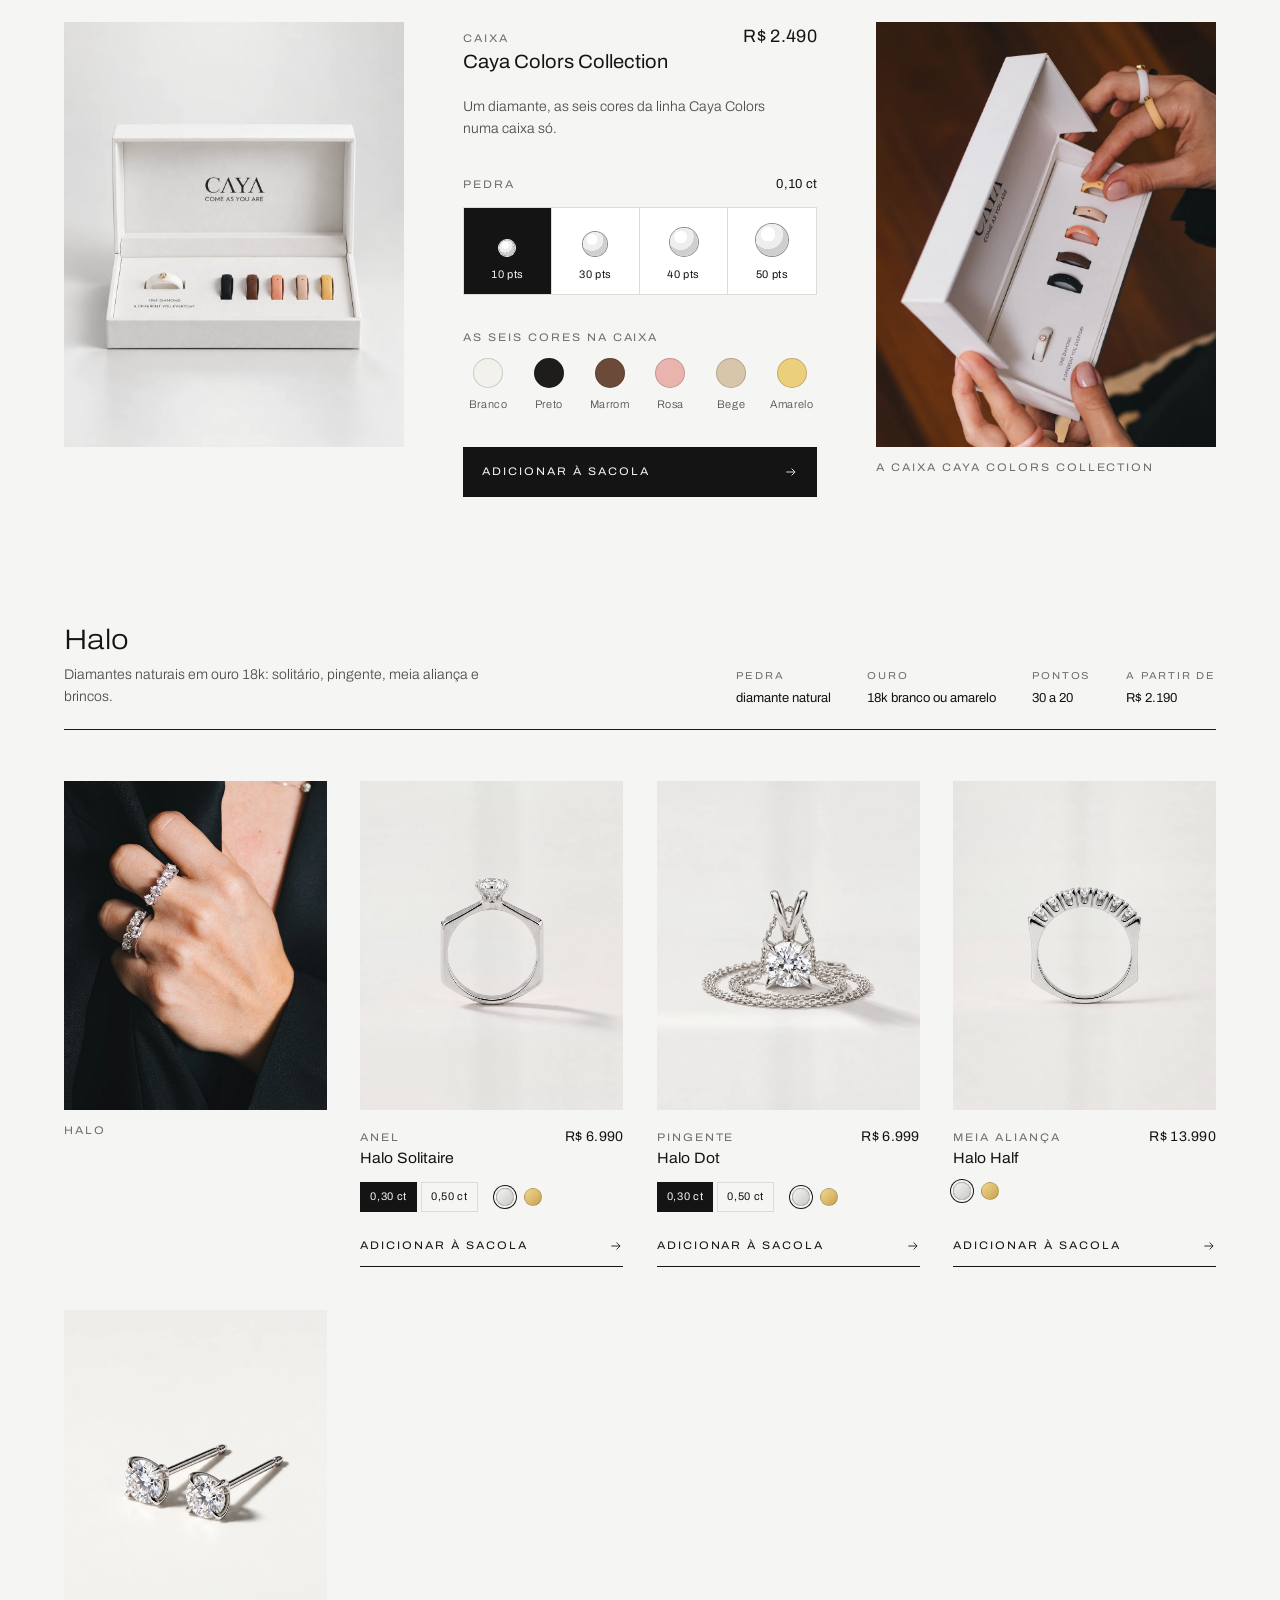
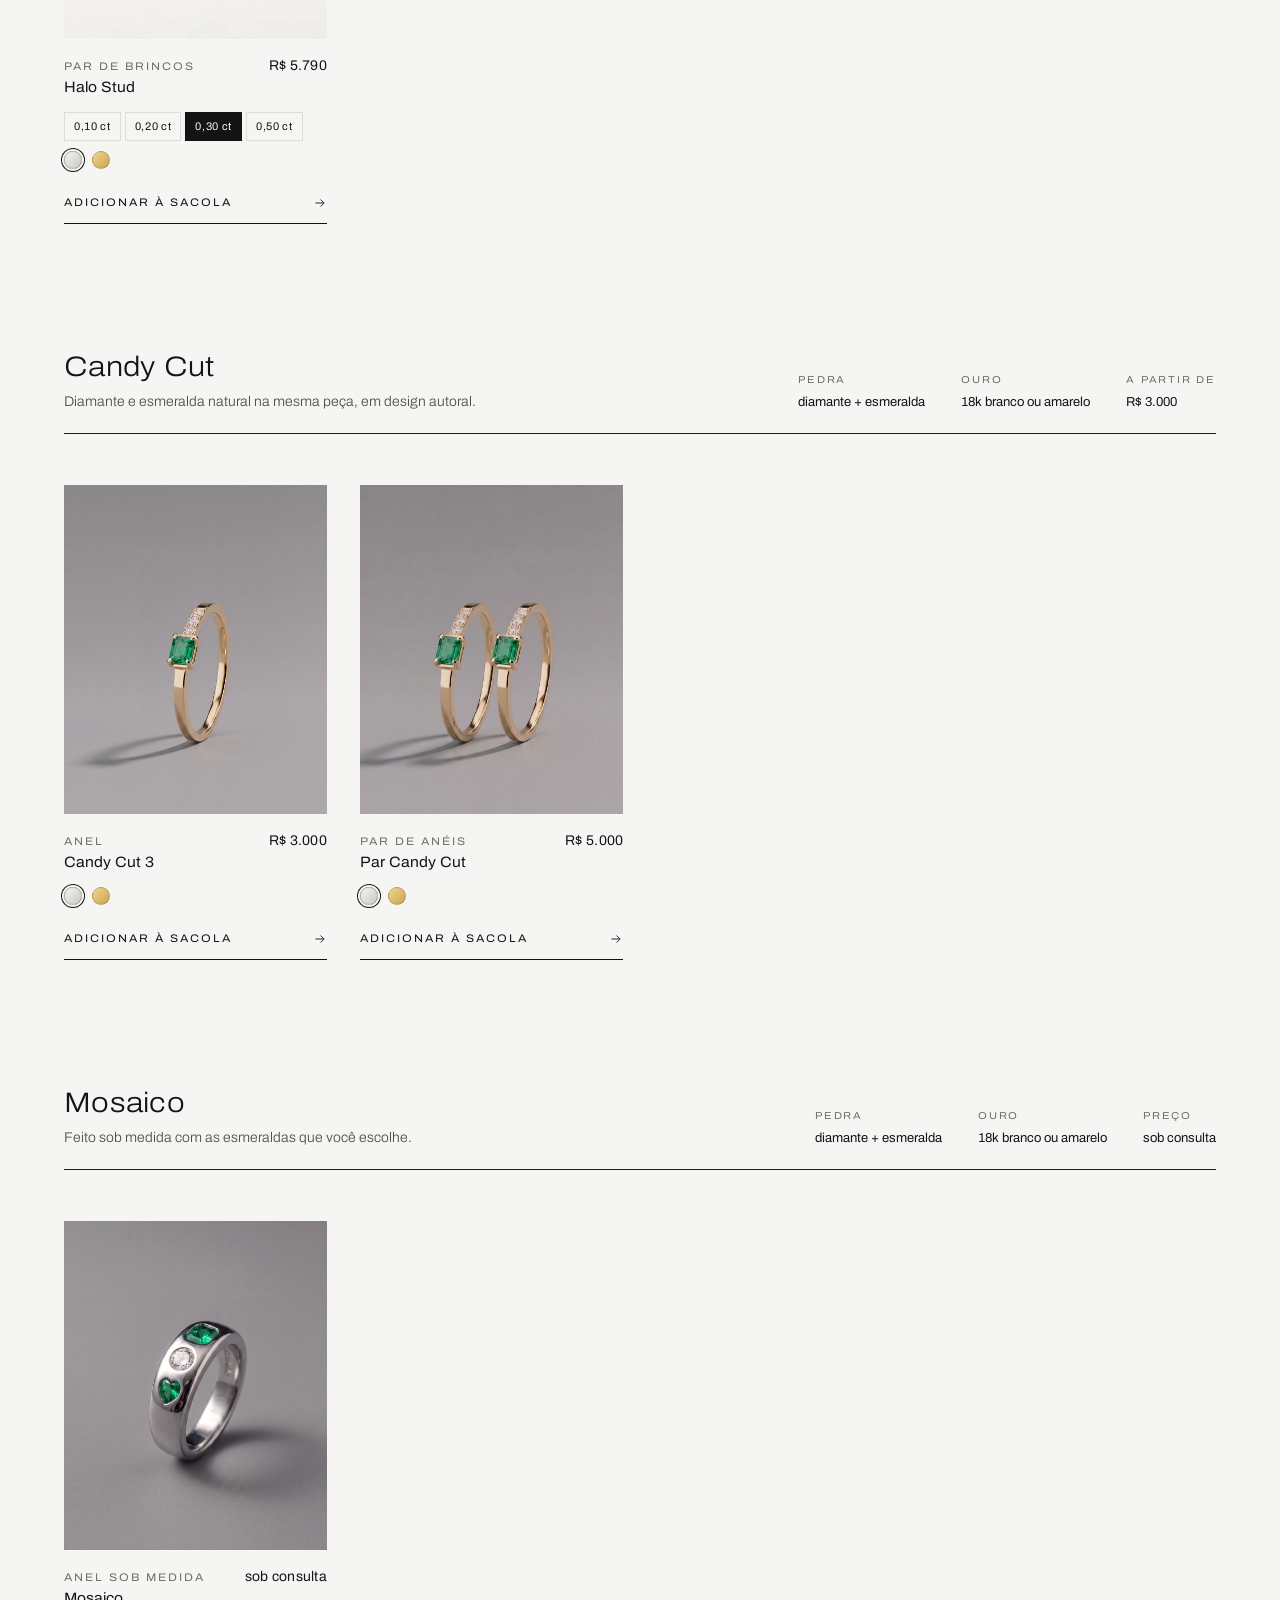
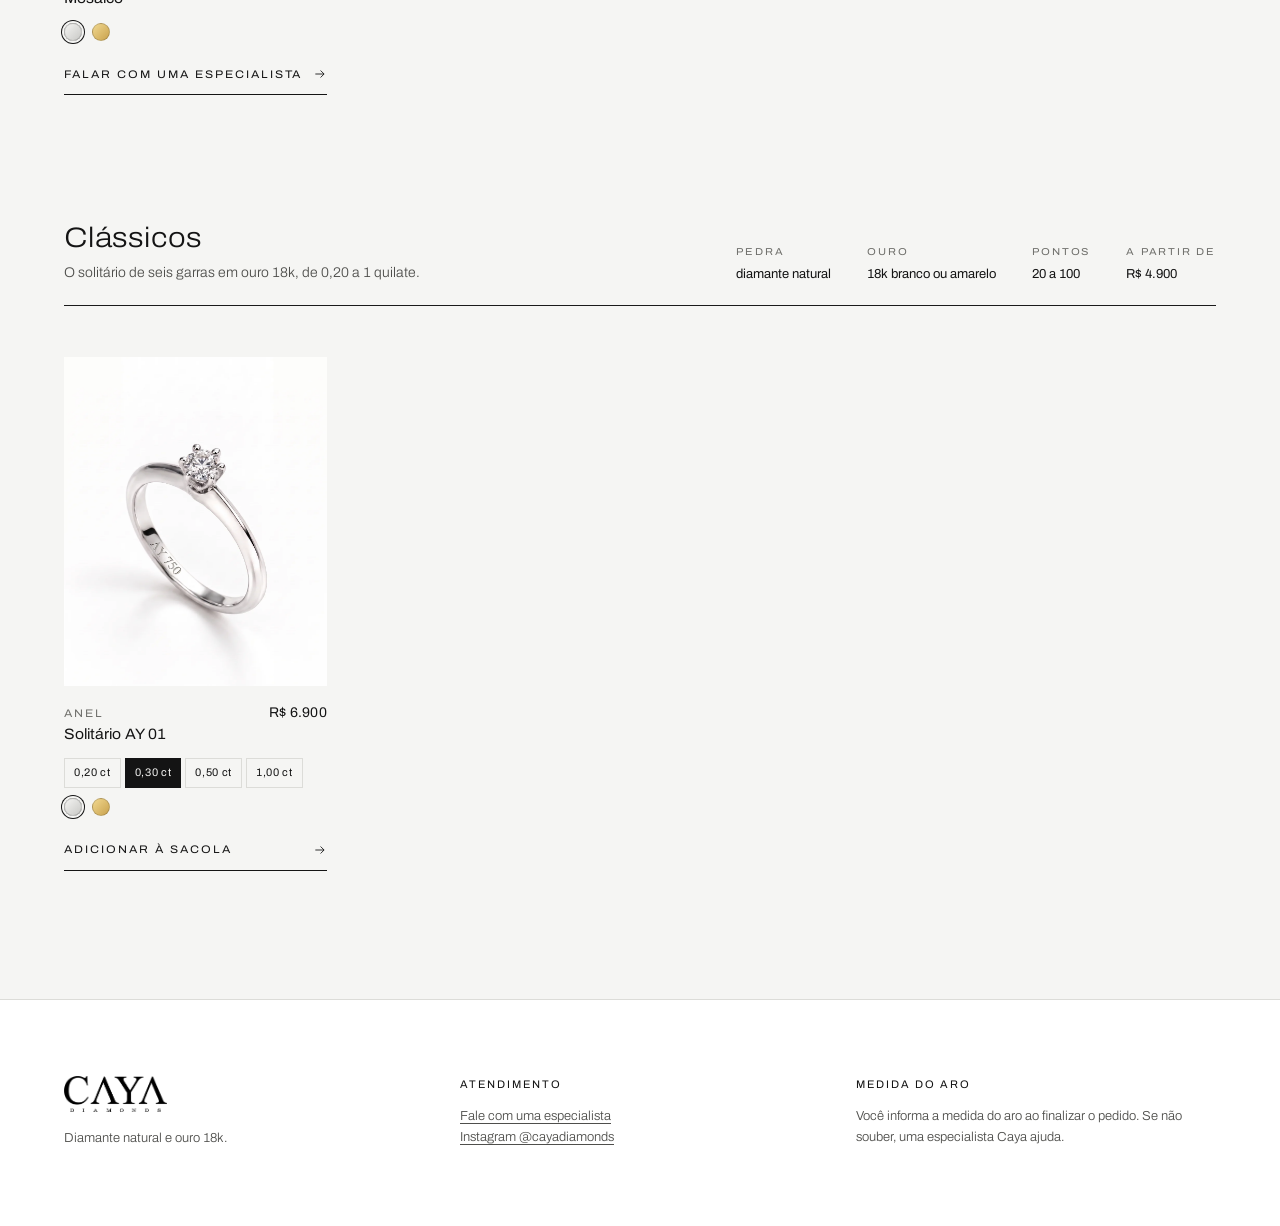
==== commit 0f497ab5: "Solitário AY 01: stills com gravação AY 750 Co-Authored-By: Claude Opus 5.5 <noreply@anthropic.com>" ====
--- a/teste/papel-hero/index.html
+++ b/teste/papel-hero/index.html
@@ -8,7 +8,7 @@
 <link rel="icon" href="../../assets/marca/favicon.png">
 <meta name="description" content="Diamante natural e ouro 18k. Caya Colors, Halo, Candy Cut, Mosaico e Clássicos.">
 <link rel="preload" href="../../assets/fonts/archivo-latin-wdth-normal.woff2" as="font" type="font/woff2" crossorigin>
-<link rel="stylesheet" href="../../assets/site.css?v=20261025012112">
+<link rel="stylesheet" href="../../assets/site.css?v=20261025015935">
 <link rel="preload" as="image" href="../../assets/hero/rosa.webp">
 <style>
 /* ---------- hero: um diamante, seis cores (so nesta copia) ---------- */
@@ -68,7 +68,7 @@
 
 <header class="topo">
   <div class="topo-in">
-    <a class="marca" href="index.html?v=20261025012112"><img src="../../assets/marca/caya-tinta.png" alt="Caya Diamonds" width="454" height="126"></a>
+    <a class="marca" href="index.html?v=20261025015935"><img src="../../assets/marca/caya-tinta.png" alt="Caya Diamonds" width="454" height="126"></a>
     <nav class="indice" aria-label="Coleções" id="indice"></nav>
     <button class="sacola-btn" id="abrir-sacola" aria-controls="sacola" aria-expanded="false">Sacola <span class="mono" id="qtd">0</span></button>
   </div>
@@ -82,7 +82,7 @@
       <p class="hero-sub">Caya Colors: diamante natural em bezel de ouro 18k sobre silicone premium, para usar no trabalho, no treino e no mar.</p>
       <div class="hero-cores-lista" role="group" aria-label="Cor da banda" id="hero-cores"></div>
       <div class="hero-acao">
-        <a class="comprar" id="hero-link" href="../peca/index.html?v=20261025012112&peca=caya-colors"><span>Escolher o meu</span><svg viewBox="0 0 24 24" fill="none" stroke="currentColor" stroke-width="1.5" aria-hidden="true"><path d="M4 12h15M13 6l6 6-6 6"/></svg></a>
+        <a class="comprar" id="hero-link" href="../peca/index.html?v=20261025015935&peca=caya-colors"><span>Escolher o meu</span><svg viewBox="0 0 24 24" fill="none" stroke="currentColor" stroke-width="1.5" aria-hidden="true"><path d="M4 12h15M13 6l6 6-6 6"/></svg></a>
         <span class="hero-preco">a partir de <b id="hero-preco"></b></span>
       </div>
     </div>
@@ -96,10 +96,10 @@
   <div><b>Medida do aro</b><p>Você informa a medida do aro ao finalizar o pedido. Se não souber, uma especialista Caya ajuda.</p></div>
 </footer>
 
-<script src="../../data/catalogo.js?v=20261025012112"></script>
-<script src="../comum.js?v=20261025012112"></script>
-<script src="../sacola.js?v=20261025012112"></script>
-<script src="../preferencia.js?v=20261025012112"></script>
+<script src="../../data/catalogo.js?v=20261025015935"></script>
+<script src="../comum.js?v=20261025015935"></script>
+<script src="../sacola.js?v=20261025015935"></script>
+<script src="../preferencia.js?v=20261025015935"></script>
 <script>
 (function(){
 const {C,brl,ct,nomeBanda,corBanda,variacao,rotulo,aPartirDe,lerEndereco,gravarEndereco,sacola,linkWhatsApp,pedidoWhatsApp}=Caya;
@@ -111,7 +111,7 @@
 const sel=lerEndereco();
 C.colecoes.forEach(c=>$('#indice').append(el('a',{href:'#'+c.id},c.nome)));
 
-function linkPeca(p,e){const q=new URLSearchParams({peca:p.id});for(const k of Object.keys(p.eixos))q.set(k,e[k]);return '../peca/index.html?v=20261025012112&'+q}
+function linkPeca(p,e){const q=new URLSearchParams({peca:p.id});for(const k of Object.keys(p.eixos))q.set(k,e[k]);return '../peca/index.html?v=20261025015935&'+q}
 function trocarFoto(img,src){ if(img.getAttribute('src')===src) return; img.classList.add('troca');
   const n=new Image(); n.onload=()=>{img.src=src; img.classList.remove('troca')}; n.src=src; }
 
@@ -269,7 +269,7 @@
   function ir(k,suave){
     if(k===atual) return; atual=k; const c=ORDEM[k];
     lista.querySelectorAll('button').forEach((b,i)=>b.setAttribute('aria-pressed',String(i===k)));
-    $('#hero-link').href=`../peca/index.html?v=20261025012112&peca=caya-colors&pts=10&banda=${c}`;
+    $('#hero-link').href=`../peca/index.html?v=20261025015935&peca=caya-colors&pts=10&banda=${c}`;
     const img=new Image(); img.alt=''; img.decoding='async'; img.src=src(c);
     const entrar=()=>{
       if(!palco.children.length||reduz){ palco.replaceChildren(img); return; }
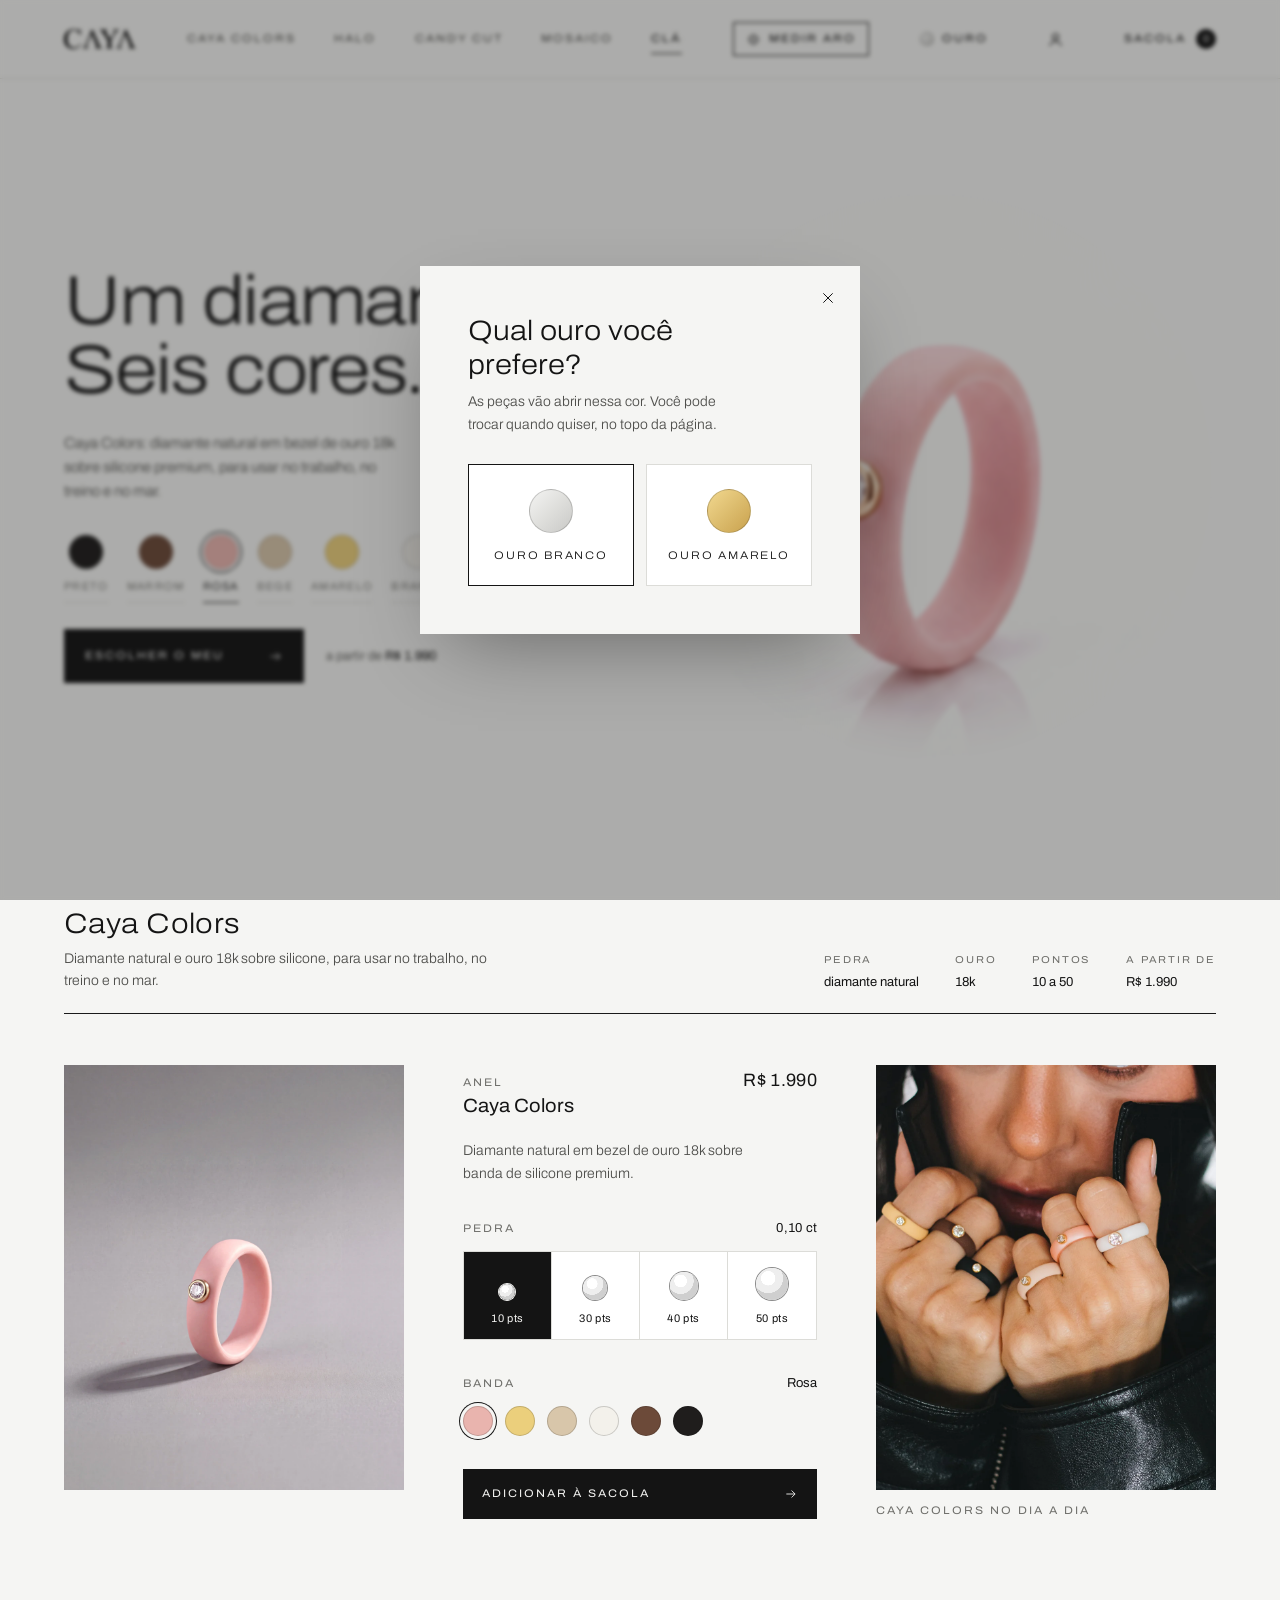
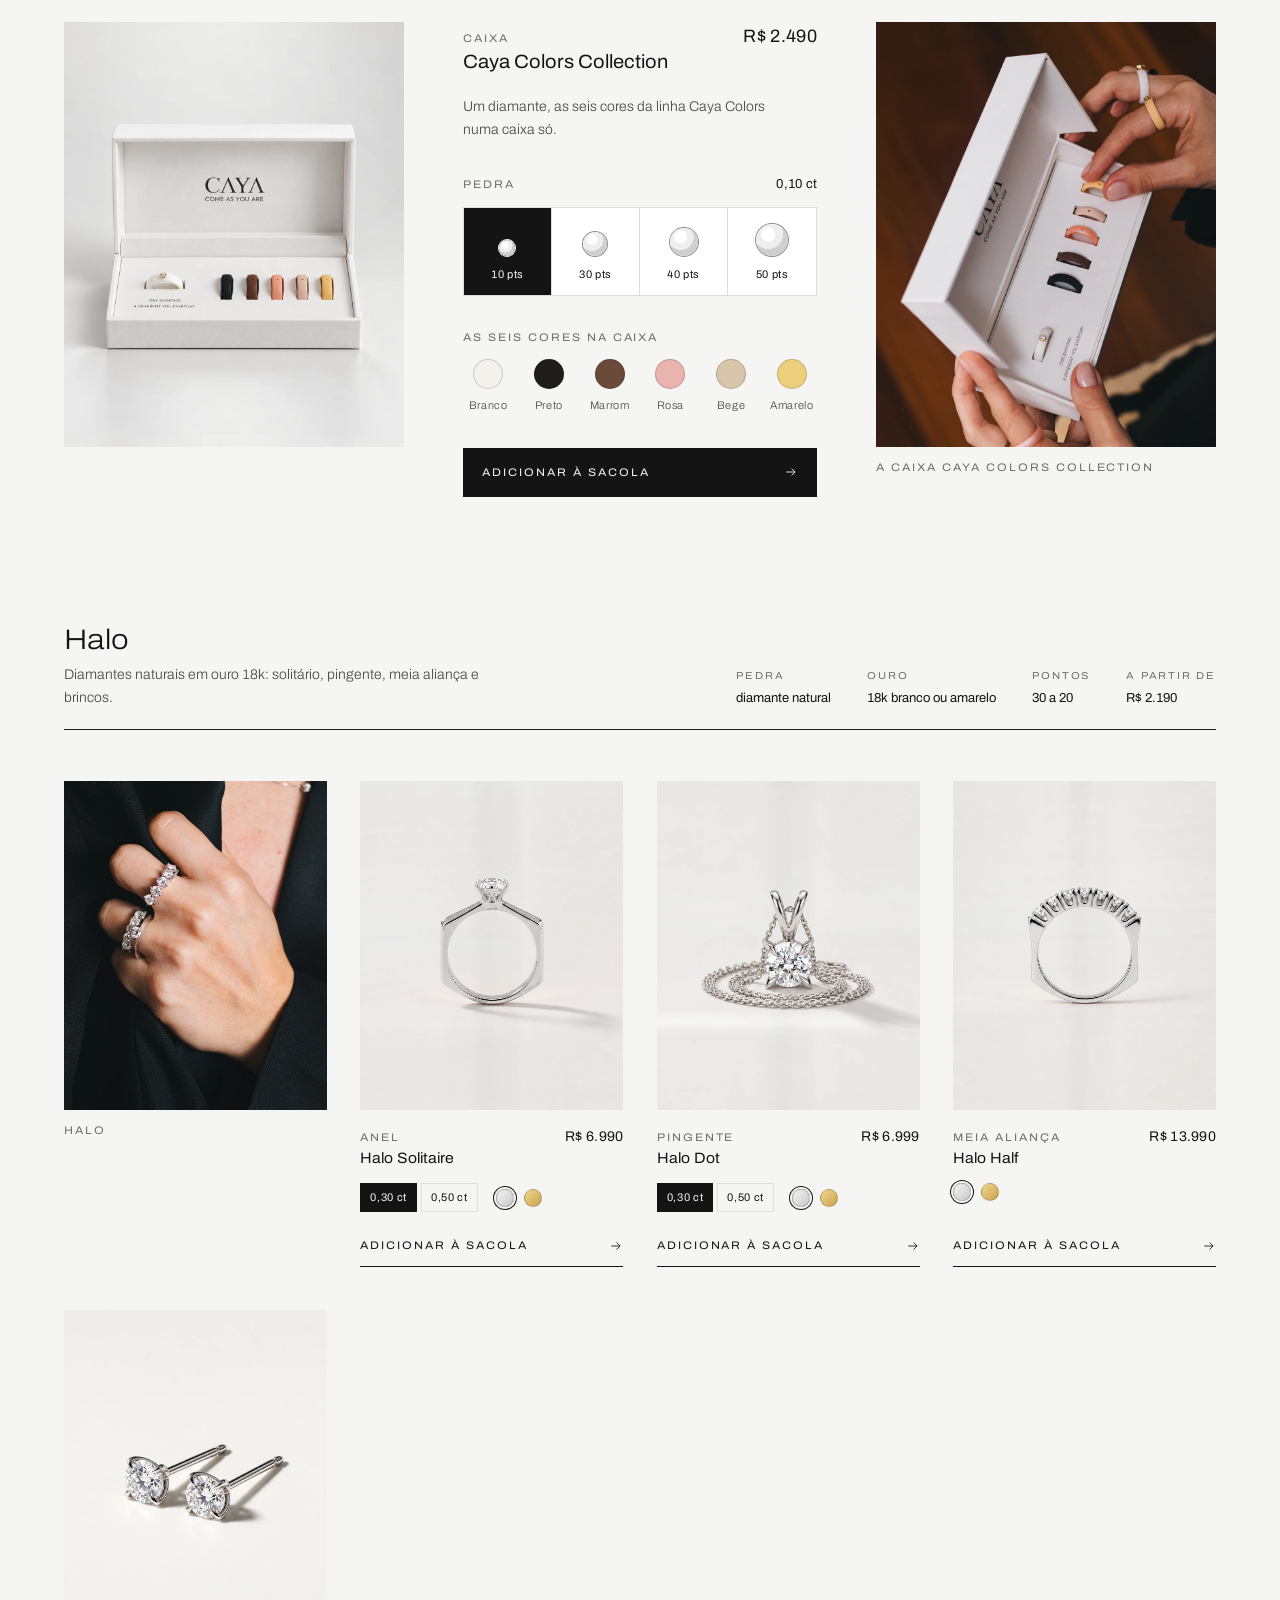
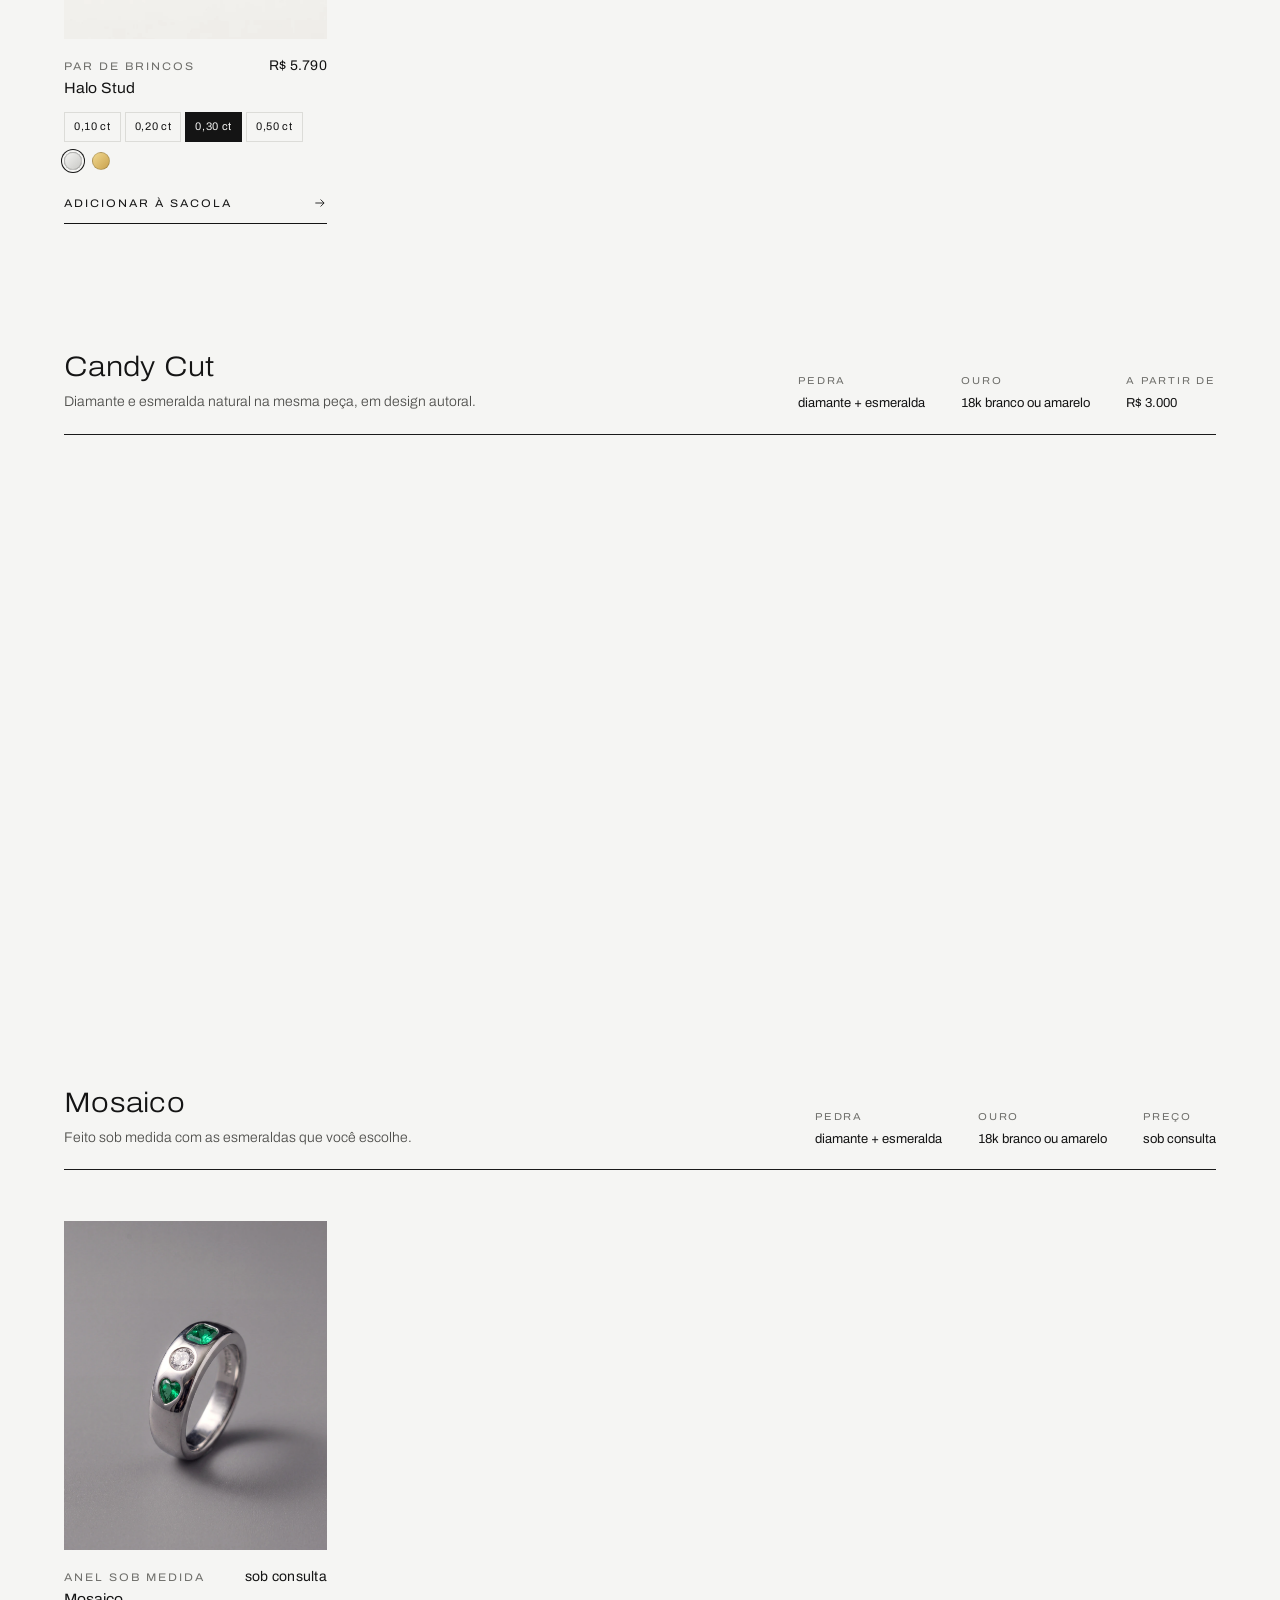
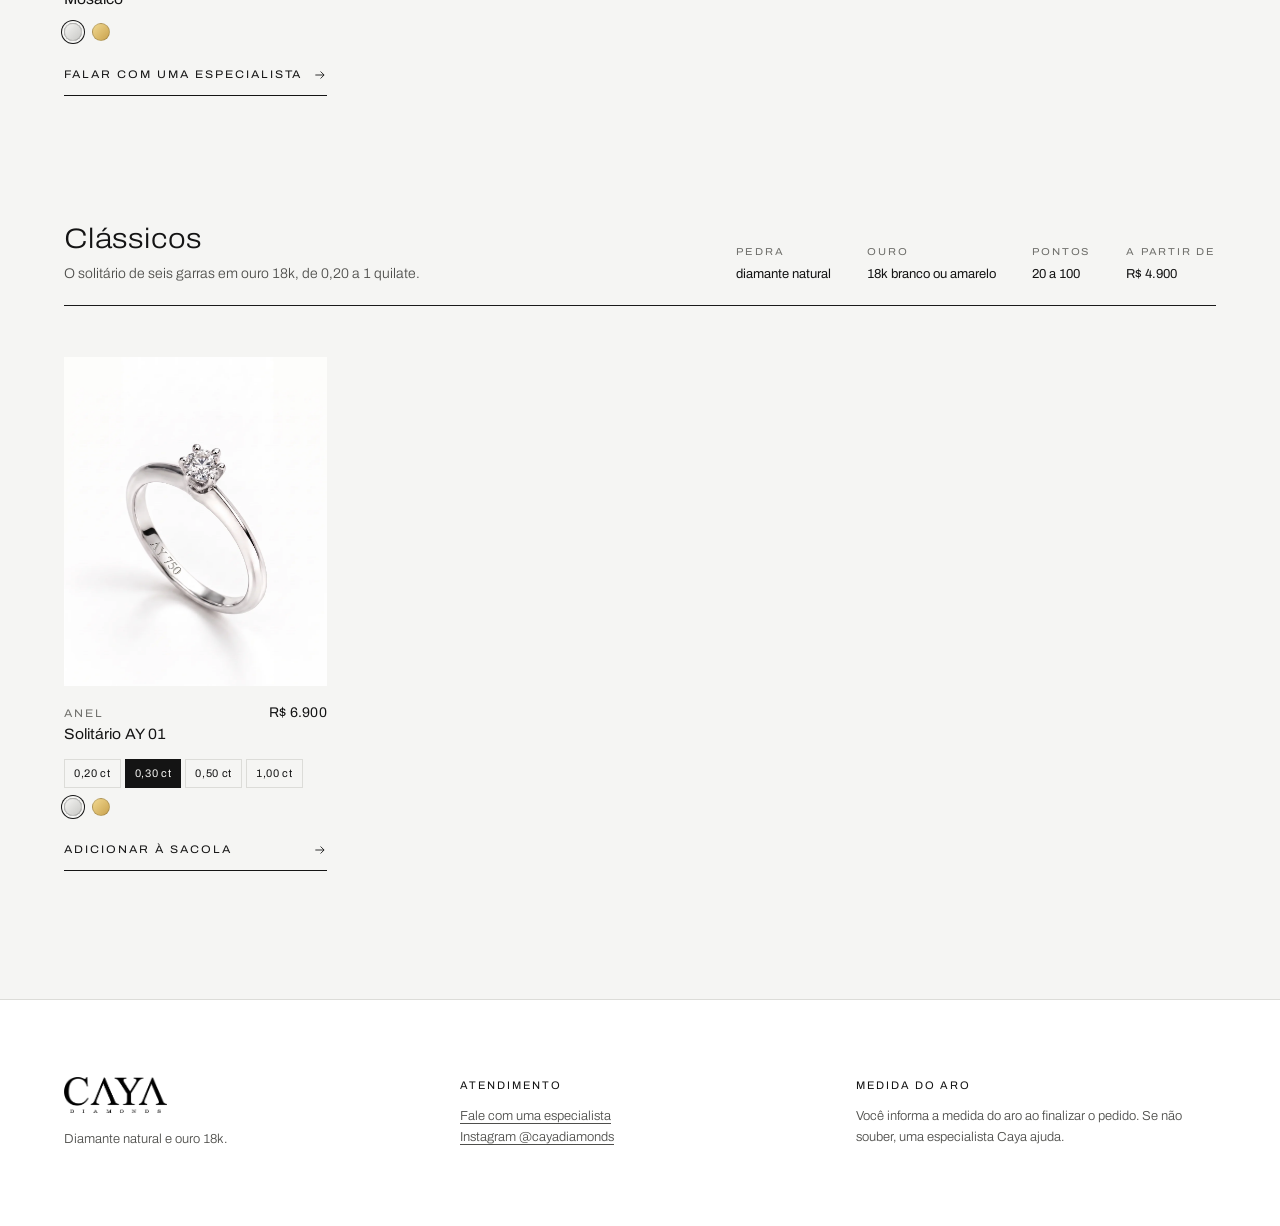
==== commit 2b69662a: "Conta de cliente (previa) Co-Authored-By: Claude Opus 5.5 <noreply@anthropic.com>" ====
--- a/teste/papel-hero/index.html
+++ b/teste/papel-hero/index.html
@@ -8,7 +8,7 @@
 <link rel="icon" href="../../assets/marca/favicon.png">
 <meta name="description" content="Diamante natural e ouro 18k. Caya Colors, Halo, Candy Cut, Mosaico e Clássicos.">
 <link rel="preload" href="../../assets/fonts/archivo-latin-wdth-normal.woff2" as="font" type="font/woff2" crossorigin>
-<link rel="stylesheet" href="../../assets/site.css?v=20261025015935">
+<link rel="stylesheet" href="../../assets/site.css?v=20261025112332">
 <link rel="preload" as="image" href="../../assets/hero/rosa.webp">
 <style>
 /* ---------- hero: um diamante, seis cores (so nesta copia) ---------- */
@@ -68,7 +68,7 @@
 
 <header class="topo">
   <div class="topo-in">
-    <a class="marca" href="index.html?v=20261025015935"><img src="../../assets/marca/caya-tinta.png" alt="Caya Diamonds" width="454" height="126"></a>
+    <a class="marca" href="index.html?v=20261025112332"><img src="../../assets/marca/caya-tinta.png" alt="Caya Diamonds" width="454" height="126"></a>
     <nav class="indice" aria-label="Coleções" id="indice"></nav>
     <button class="sacola-btn" id="abrir-sacola" aria-controls="sacola" aria-expanded="false">Sacola <span class="mono" id="qtd">0</span></button>
   </div>
@@ -82,7 +82,7 @@
       <p class="hero-sub">Caya Colors: diamante natural em bezel de ouro 18k sobre silicone premium, para usar no trabalho, no treino e no mar.</p>
       <div class="hero-cores-lista" role="group" aria-label="Cor da banda" id="hero-cores"></div>
       <div class="hero-acao">
-        <a class="comprar" id="hero-link" href="../peca/index.html?v=20261025015935&peca=caya-colors"><span>Escolher o meu</span><svg viewBox="0 0 24 24" fill="none" stroke="currentColor" stroke-width="1.5" aria-hidden="true"><path d="M4 12h15M13 6l6 6-6 6"/></svg></a>
+        <a class="comprar" id="hero-link" href="../peca/index.html?v=20261025112332&peca=caya-colors"><span>Escolher o meu</span><svg viewBox="0 0 24 24" fill="none" stroke="currentColor" stroke-width="1.5" aria-hidden="true"><path d="M4 12h15M13 6l6 6-6 6"/></svg></a>
         <span class="hero-preco">a partir de <b id="hero-preco"></b></span>
       </div>
     </div>
@@ -96,10 +96,10 @@
   <div><b>Medida do aro</b><p>Você informa a medida do aro ao finalizar o pedido. Se não souber, uma especialista Caya ajuda.</p></div>
 </footer>
 
-<script src="../../data/catalogo.js?v=20261025015935"></script>
-<script src="../comum.js?v=20261025015935"></script>
-<script src="../sacola.js?v=20261025015935"></script>
-<script src="../preferencia.js?v=20261025015935"></script>
+<script src="../../data/catalogo.js?v=20261025112332"></script>
+<script src="../comum.js?v=20261025112332"></script>
+<script src="../sacola.js?v=20261025112332"></script>
+<script src="../preferencia.js?v=20261025112332"></script>
 <script>
 (function(){
 const {C,brl,ct,nomeBanda,corBanda,variacao,rotulo,aPartirDe,lerEndereco,gravarEndereco,sacola,linkWhatsApp,pedidoWhatsApp}=Caya;
@@ -111,7 +111,7 @@
 const sel=lerEndereco();
 C.colecoes.forEach(c=>$('#indice').append(el('a',{href:'#'+c.id},c.nome)));
 
-function linkPeca(p,e){const q=new URLSearchParams({peca:p.id});for(const k of Object.keys(p.eixos))q.set(k,e[k]);return '../peca/index.html?v=20261025015935&'+q}
+function linkPeca(p,e){const q=new URLSearchParams({peca:p.id});for(const k of Object.keys(p.eixos))q.set(k,e[k]);return '../peca/index.html?v=20261025112332&'+q}
 function trocarFoto(img,src){ if(img.getAttribute('src')===src) return; img.classList.add('troca');
   const n=new Image(); n.onload=()=>{img.src=src; img.classList.remove('troca')}; n.src=src; }
 
@@ -269,7 +269,7 @@
   function ir(k,suave){
     if(k===atual) return; atual=k; const c=ORDEM[k];
     lista.querySelectorAll('button').forEach((b,i)=>b.setAttribute('aria-pressed',String(i===k)));
-    $('#hero-link').href=`../peca/index.html?v=20261025015935&peca=caya-colors&pts=10&banda=${c}`;
+    $('#hero-link').href=`../peca/index.html?v=20261025112332&peca=caya-colors&pts=10&banda=${c}`;
     const img=new Image(); img.alt=''; img.decoding='async'; img.src=src(c);
     const entrar=()=>{
       if(!palco.children.length||reduz){ palco.replaceChildren(img); return; }
--- a/assets/site.css
+++ b/assets/site.css
@@ -384,3 +384,17 @@
 .sacola footer .frete{display:flex;justify-content:space-between;font-size:13px;color:var(--texto-2)}
 .parcela{font-size:13px;color:var(--texto-2);margin-top:-6px}
 .sacola footer .parcela{margin-top:-10px;text-align:right;font-size:12px}
+
+/* ---------- conta de cliente: beneficios na sacola ---------- */
+.beneficios[hidden]{display:none}
+.beneficios{display:grid;gap:10px;font-size:13px;color:var(--texto-2)}
+.beneficios>div{display:flex;justify-content:space-between}
+.entrar-oferta{display:flex;justify-content:space-between;align-items:baseline;gap:12px;padding:12px 14px;border:1px solid var(--linha);text-decoration:none}
+.entrar-oferta b{font-weight:400;color:var(--preto)}
+.entrar-oferta span{font-size:12px;text-decoration:underline}
+.usar-cb{display:grid;grid-template-columns:auto 1fr auto;gap:10px;align-items:baseline;cursor:pointer}
+.usar-cb input{accent-color:var(--preto);width:15px;height:15px;transform:translateY(2px)}
+.usar-cb small{color:var(--cinza);font-size:12px;margin-left:4px}
+.sacola footer .ganha{font-size:12px;color:var(--cinza)}
+.conta-btn{display:grid;place-items:center;width:34px;height:34px;flex:none}
+.conta-btn svg{width:19px;height:19px}
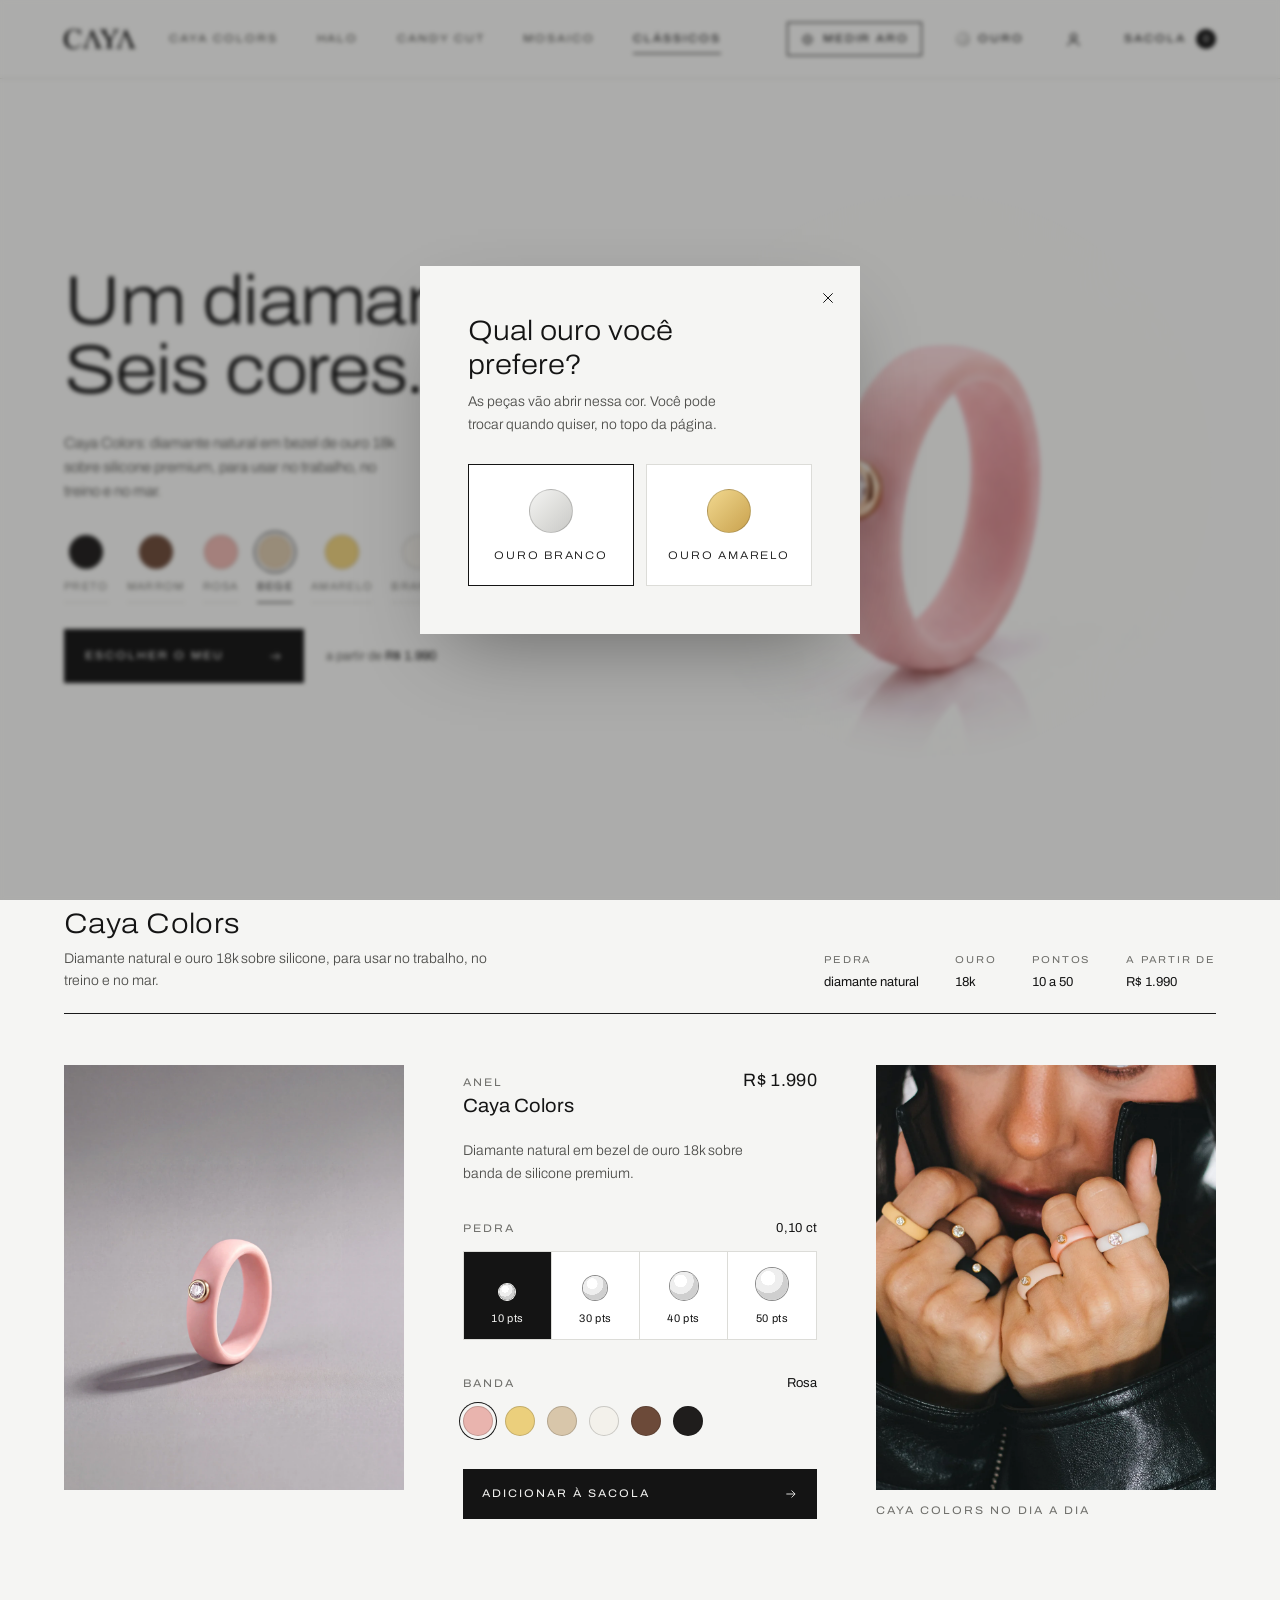
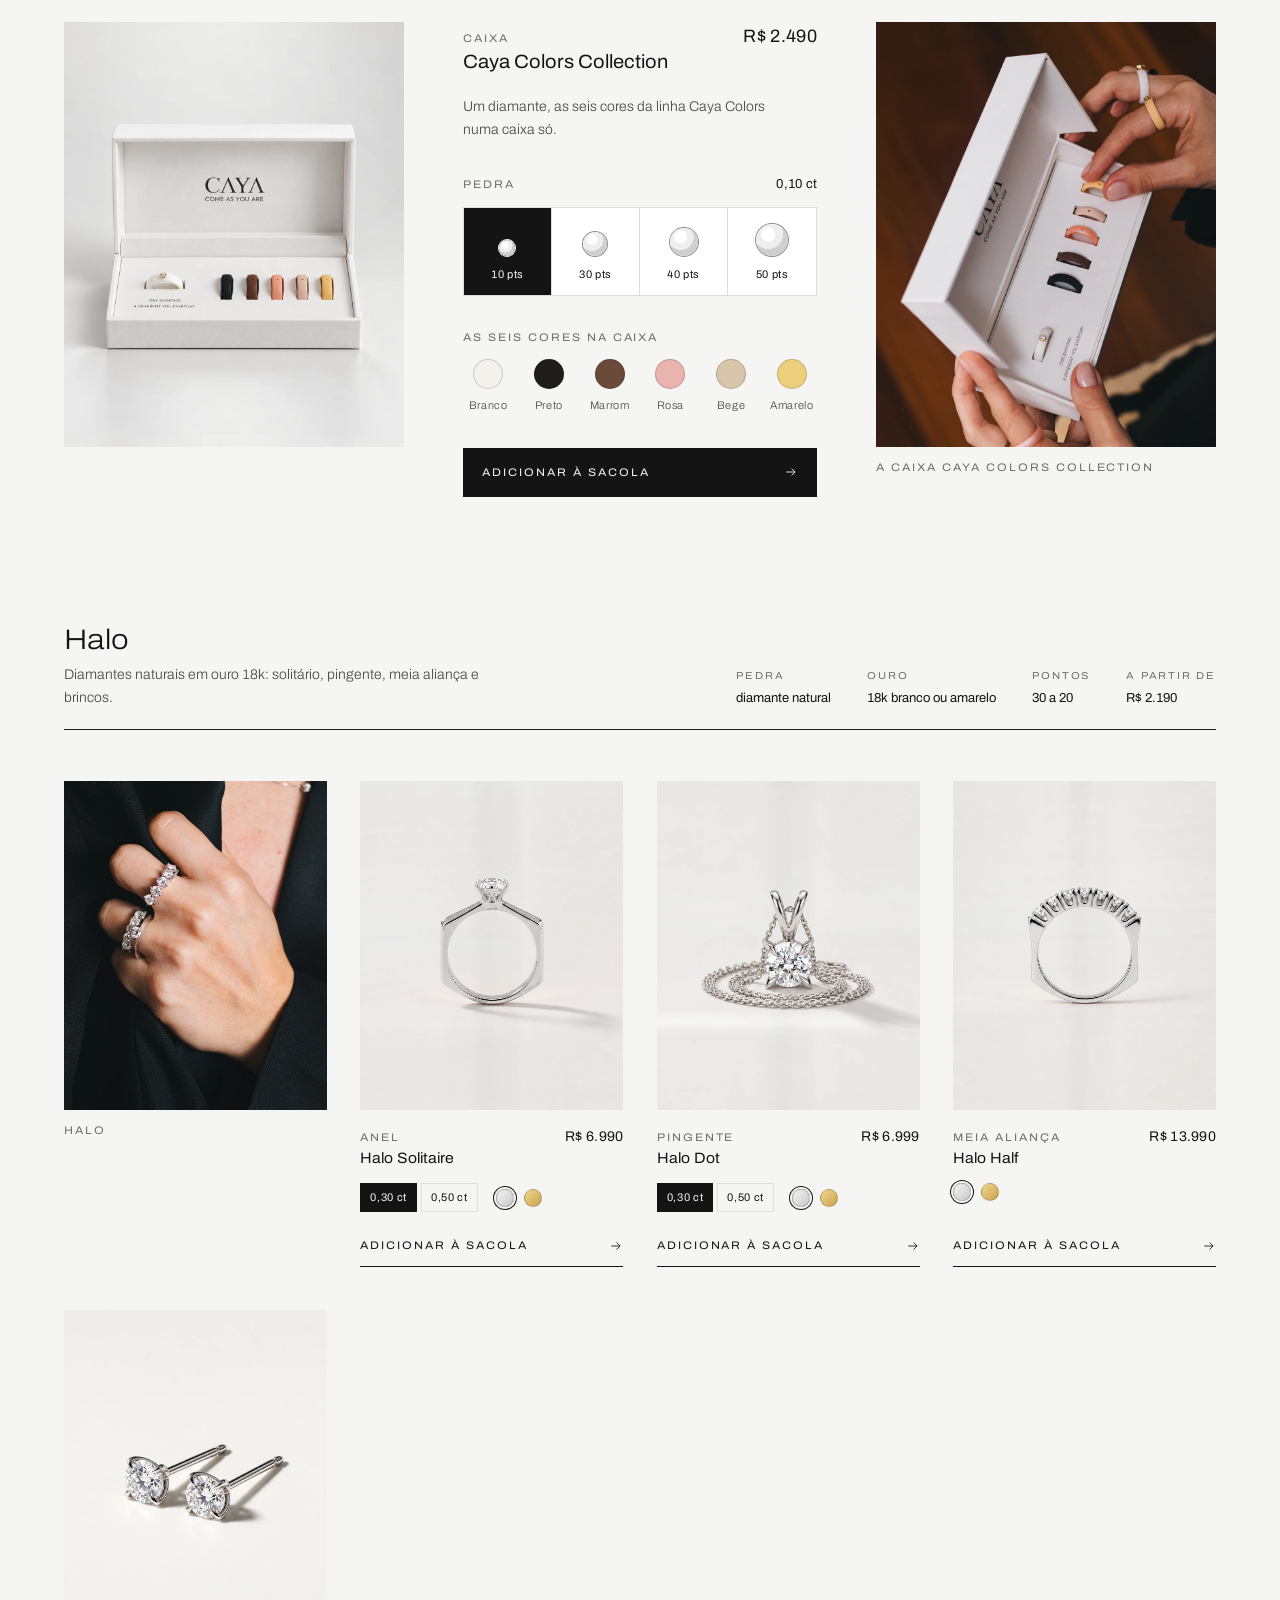
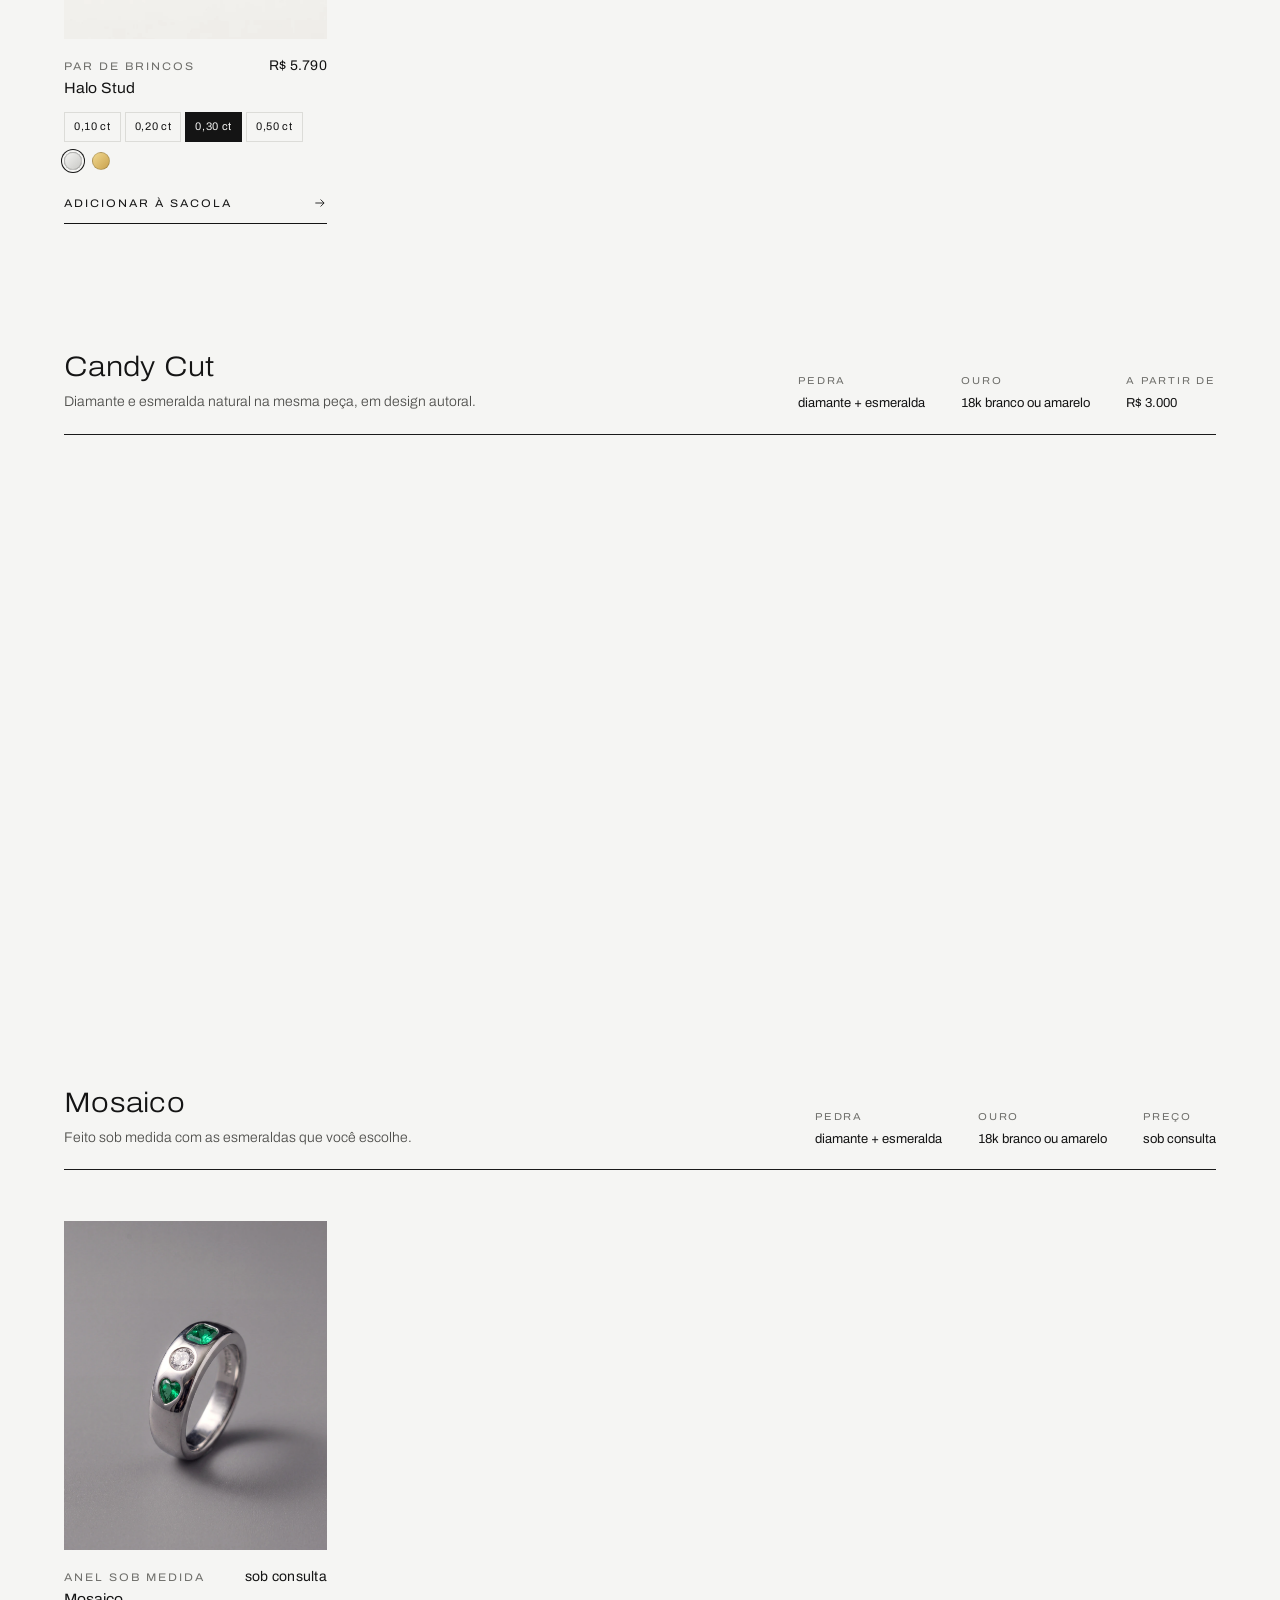
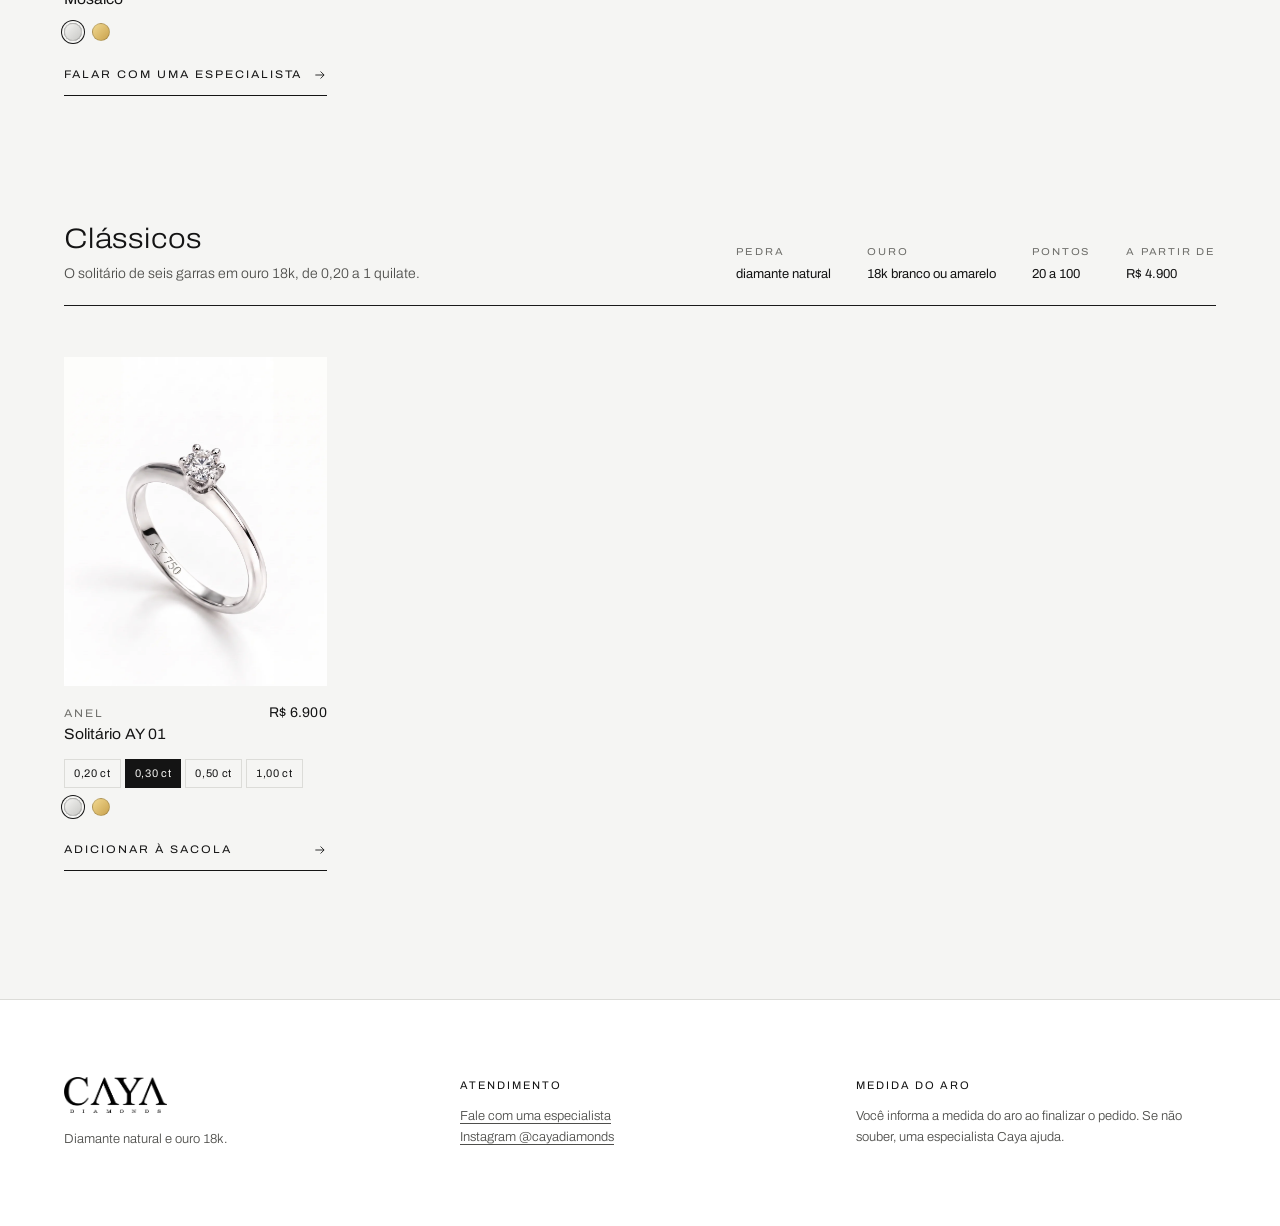
==== commit df247fcc: "Topo mais compacto Co-Authored-By: Claude Opus 5.5 <noreply@anthropic.com>" ====
--- a/teste/papel-hero/index.html
+++ b/teste/papel-hero/index.html
@@ -8,7 +8,7 @@
 <link rel="icon" href="../../assets/marca/favicon.png">
 <meta name="description" content="Diamante natural e ouro 18k. Caya Colors, Halo, Candy Cut, Mosaico e Clássicos.">
 <link rel="preload" href="../../assets/fonts/archivo-latin-wdth-normal.woff2" as="font" type="font/woff2" crossorigin>
-<link rel="stylesheet" href="../../assets/site.css?v=20261025112332">
+<link rel="stylesheet" href="../../assets/site.css?v=20261025120515">
 <link rel="preload" as="image" href="../../assets/hero/rosa.webp">
 <style>
 /* ---------- hero: um diamante, seis cores (so nesta copia) ---------- */
@@ -68,7 +68,7 @@
 
 <header class="topo">
   <div class="topo-in">
-    <a class="marca" href="index.html?v=20261025112332"><img src="../../assets/marca/caya-tinta.png" alt="Caya Diamonds" width="454" height="126"></a>
+    <a class="marca" href="index.html?v=20261025120515"><img src="../../assets/marca/caya-tinta.png" alt="Caya Diamonds" width="454" height="126"></a>
     <nav class="indice" aria-label="Coleções" id="indice"></nav>
     <button class="sacola-btn" id="abrir-sacola" aria-controls="sacola" aria-expanded="false">Sacola <span class="mono" id="qtd">0</span></button>
   </div>
@@ -82,7 +82,7 @@
       <p class="hero-sub">Caya Colors: diamante natural em bezel de ouro 18k sobre silicone premium, para usar no trabalho, no treino e no mar.</p>
       <div class="hero-cores-lista" role="group" aria-label="Cor da banda" id="hero-cores"></div>
       <div class="hero-acao">
-        <a class="comprar" id="hero-link" href="../peca/index.html?v=20261025112332&peca=caya-colors"><span>Escolher o meu</span><svg viewBox="0 0 24 24" fill="none" stroke="currentColor" stroke-width="1.5" aria-hidden="true"><path d="M4 12h15M13 6l6 6-6 6"/></svg></a>
+        <a class="comprar" id="hero-link" href="../peca/index.html?v=20261025120515&peca=caya-colors"><span>Escolher o meu</span><svg viewBox="0 0 24 24" fill="none" stroke="currentColor" stroke-width="1.5" aria-hidden="true"><path d="M4 12h15M13 6l6 6-6 6"/></svg></a>
         <span class="hero-preco">a partir de <b id="hero-preco"></b></span>
       </div>
     </div>
@@ -96,10 +96,10 @@
   <div><b>Medida do aro</b><p>Você informa a medida do aro ao finalizar o pedido. Se não souber, uma especialista Caya ajuda.</p></div>
 </footer>
 
-<script src="../../data/catalogo.js?v=20261025112332"></script>
-<script src="../comum.js?v=20261025112332"></script>
-<script src="../sacola.js?v=20261025112332"></script>
-<script src="../preferencia.js?v=20261025112332"></script>
+<script src="../../data/catalogo.js?v=20261025120515"></script>
+<script src="../comum.js?v=20261025120515"></script>
+<script src="../sacola.js?v=20261025120515"></script>
+<script src="../preferencia.js?v=20261025120515"></script>
 <script>
 (function(){
 const {C,brl,ct,nomeBanda,corBanda,variacao,rotulo,aPartirDe,lerEndereco,gravarEndereco,sacola,linkWhatsApp,pedidoWhatsApp}=Caya;
@@ -111,7 +111,7 @@
 const sel=lerEndereco();
 C.colecoes.forEach(c=>$('#indice').append(el('a',{href:'#'+c.id},c.nome)));
 
-function linkPeca(p,e){const q=new URLSearchParams({peca:p.id});for(const k of Object.keys(p.eixos))q.set(k,e[k]);return '../peca/index.html?v=20261025112332&'+q}
+function linkPeca(p,e){const q=new URLSearchParams({peca:p.id});for(const k of Object.keys(p.eixos))q.set(k,e[k]);return '../peca/index.html?v=20261025120515&'+q}
 function trocarFoto(img,src){ if(img.getAttribute('src')===src) return; img.classList.add('troca');
   const n=new Image(); n.onload=()=>{img.src=src; img.classList.remove('troca')}; n.src=src; }
 
@@ -269,7 +269,7 @@
   function ir(k,suave){
     if(k===atual) return; atual=k; const c=ORDEM[k];
     lista.querySelectorAll('button').forEach((b,i)=>b.setAttribute('aria-pressed',String(i===k)));
-    $('#hero-link').href=`../peca/index.html?v=20261025112332&peca=caya-colors&pts=10&banda=${c}`;
+    $('#hero-link').href=`../peca/index.html?v=20261025120515&peca=caya-colors&pts=10&banda=${c}`;
     const img=new Image(); img.alt=''; img.decoding='async'; img.src=src(c);
     const entrar=()=>{
       if(!palco.children.length||reduz){ palco.replaceChildren(img); return; }
--- a/assets/site.css
+++ b/assets/site.css
@@ -24,7 +24,7 @@
 
 /* ---------- cabecalho ---------- */
 .topo{position:sticky;top:0;z-index:20;background:rgba(245,245,243,.94);backdrop-filter:blur(8px);border-bottom:1px solid var(--linha)}
-.topo-in{display:flex;align-items:center;gap:clamp(24px,4vw,64px);padding:22px var(--g)}
+.topo-in{display:flex;align-items:center;gap:clamp(18px,2.6vw,56px);padding:22px var(--g)}
 .marca{display:block;flex:none}
 .marca img{height:20px;width:auto;filter:brightness(0)}
 .indice{display:flex;gap:clamp(20px,3vw,44px);flex:1;overflow-x:auto;scrollbar-width:none}
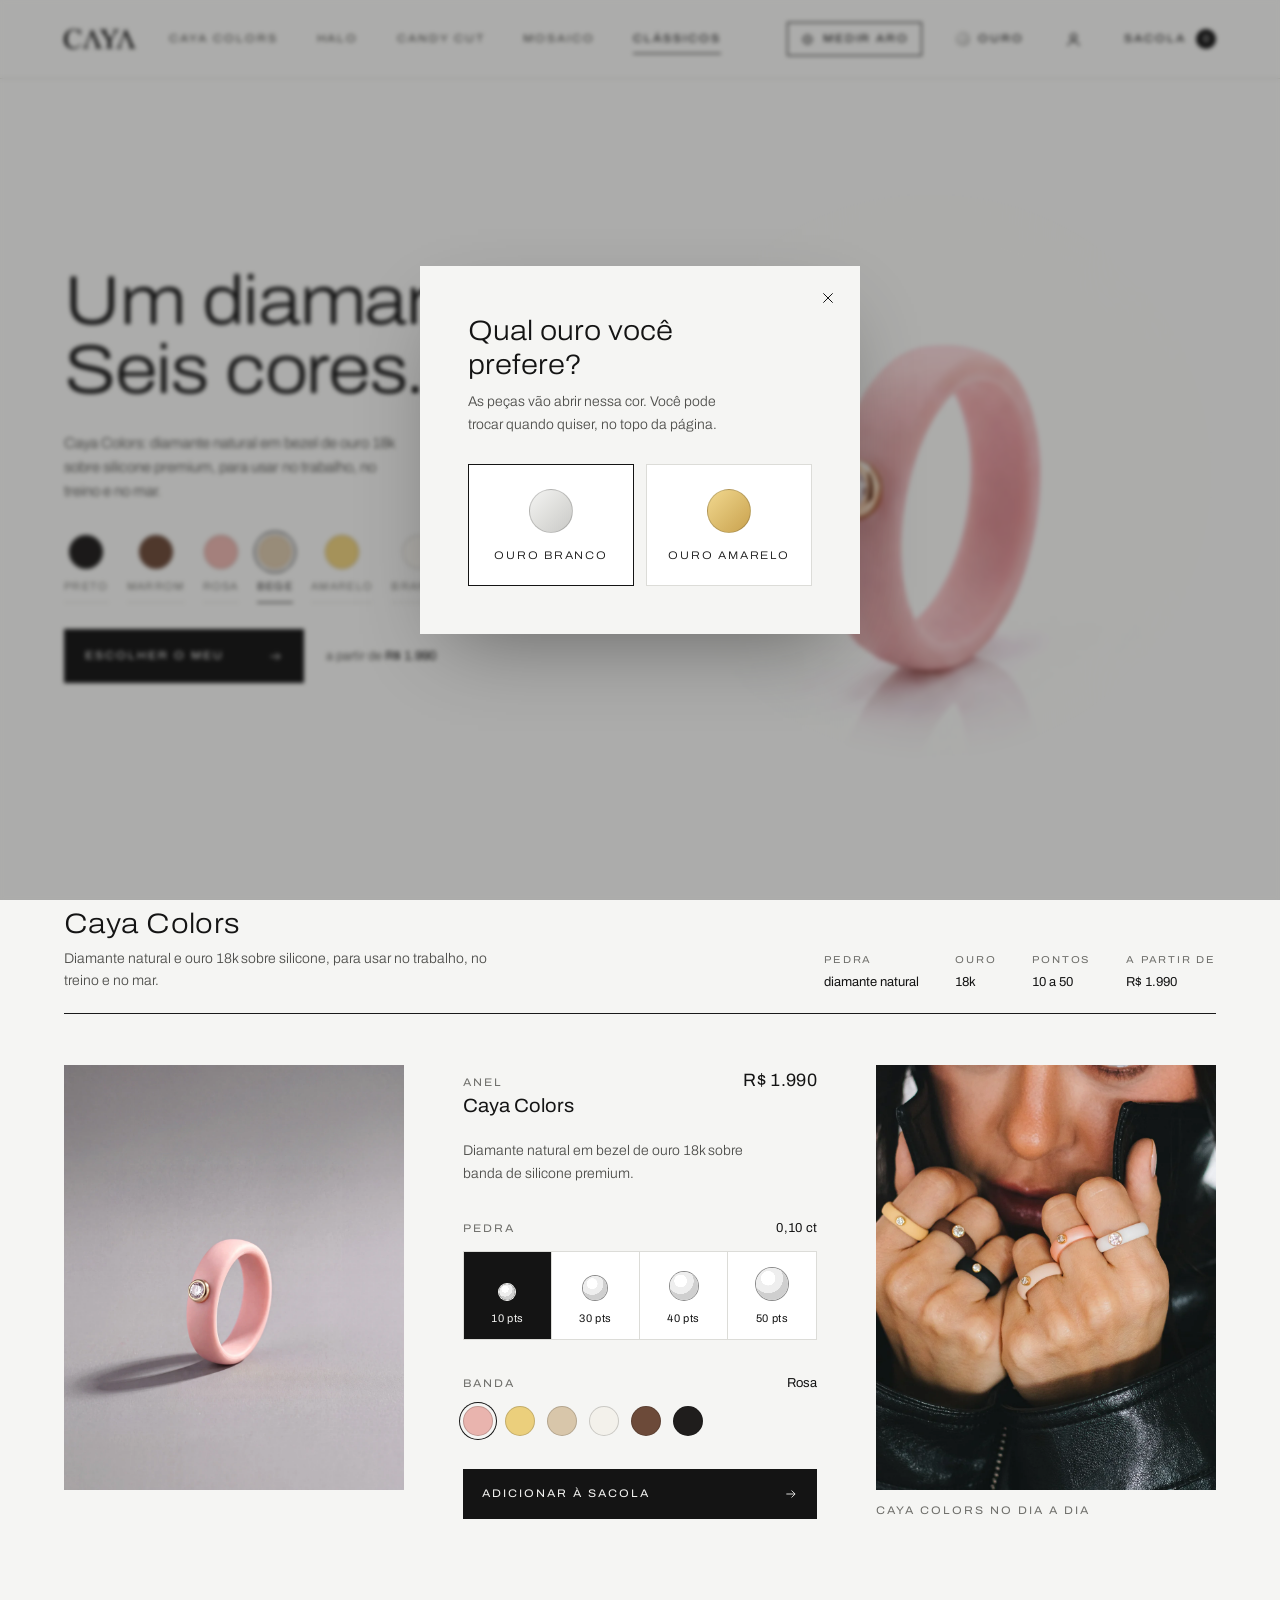
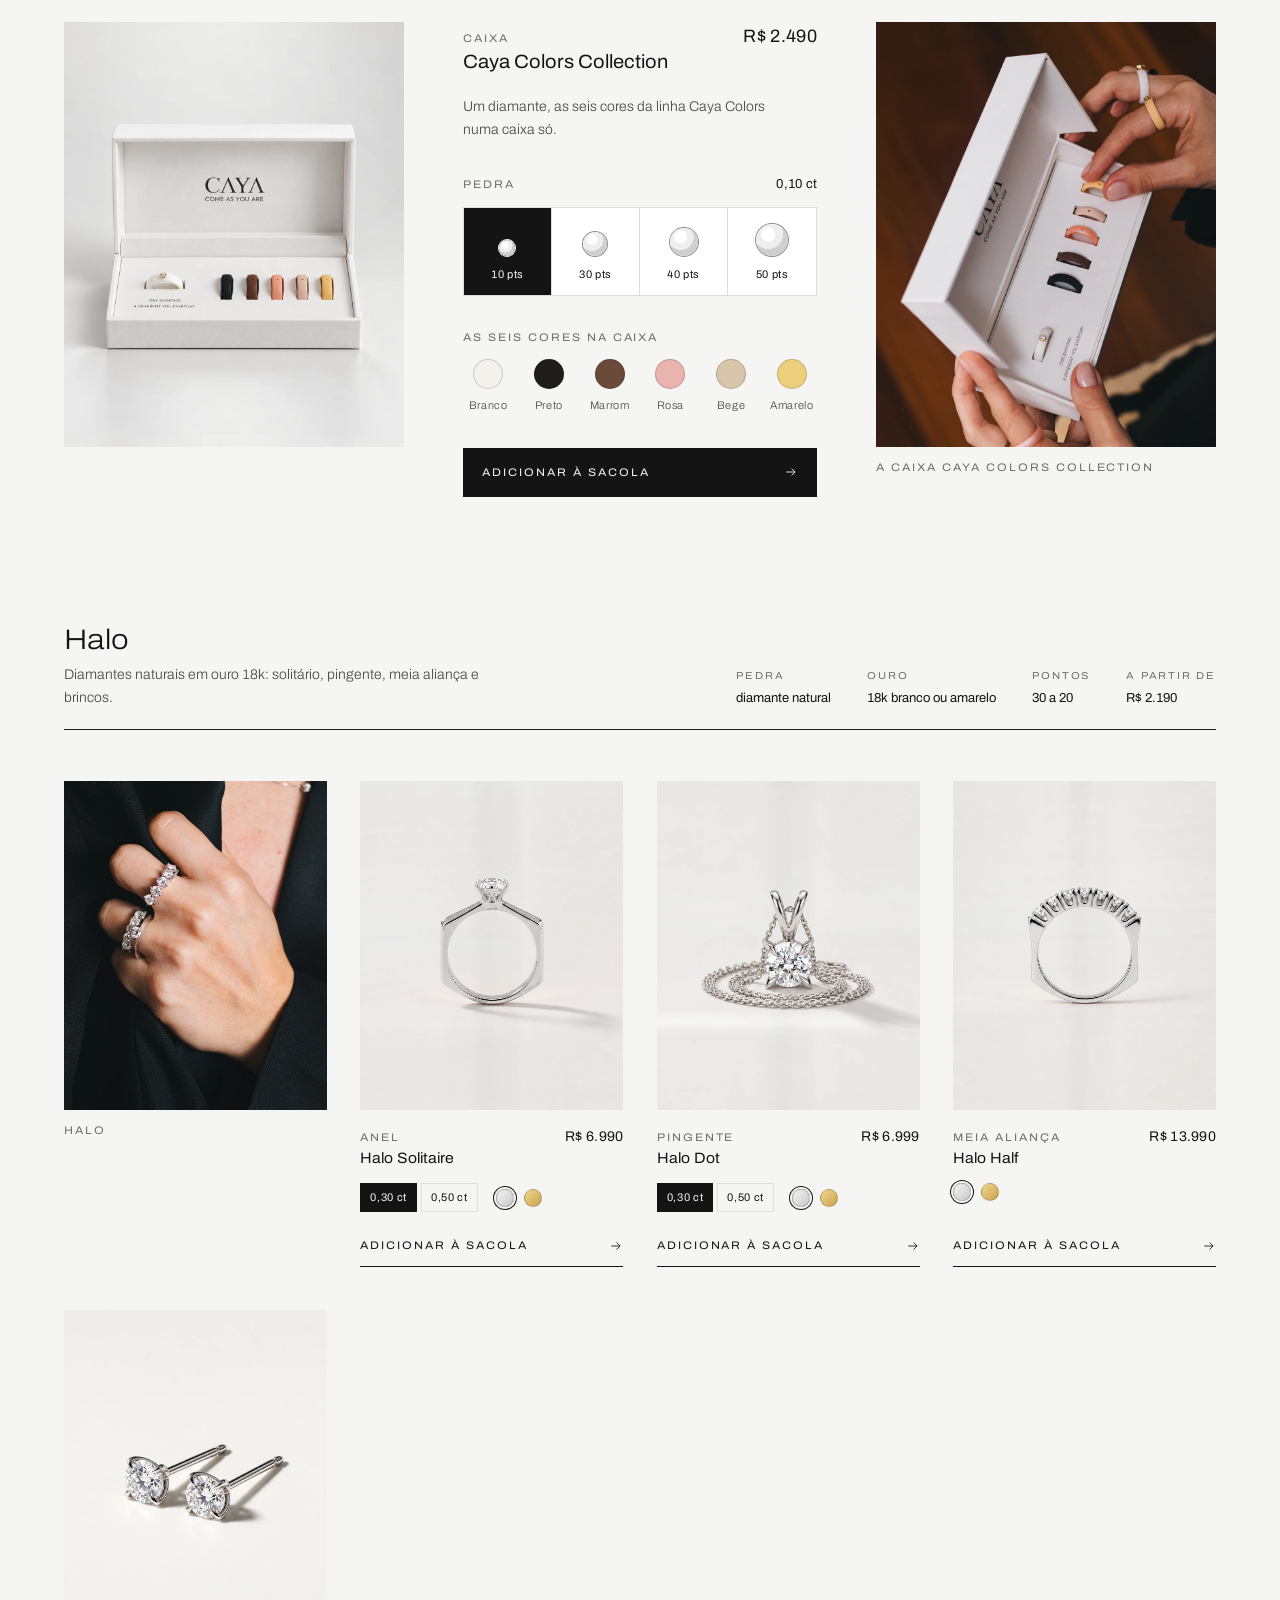
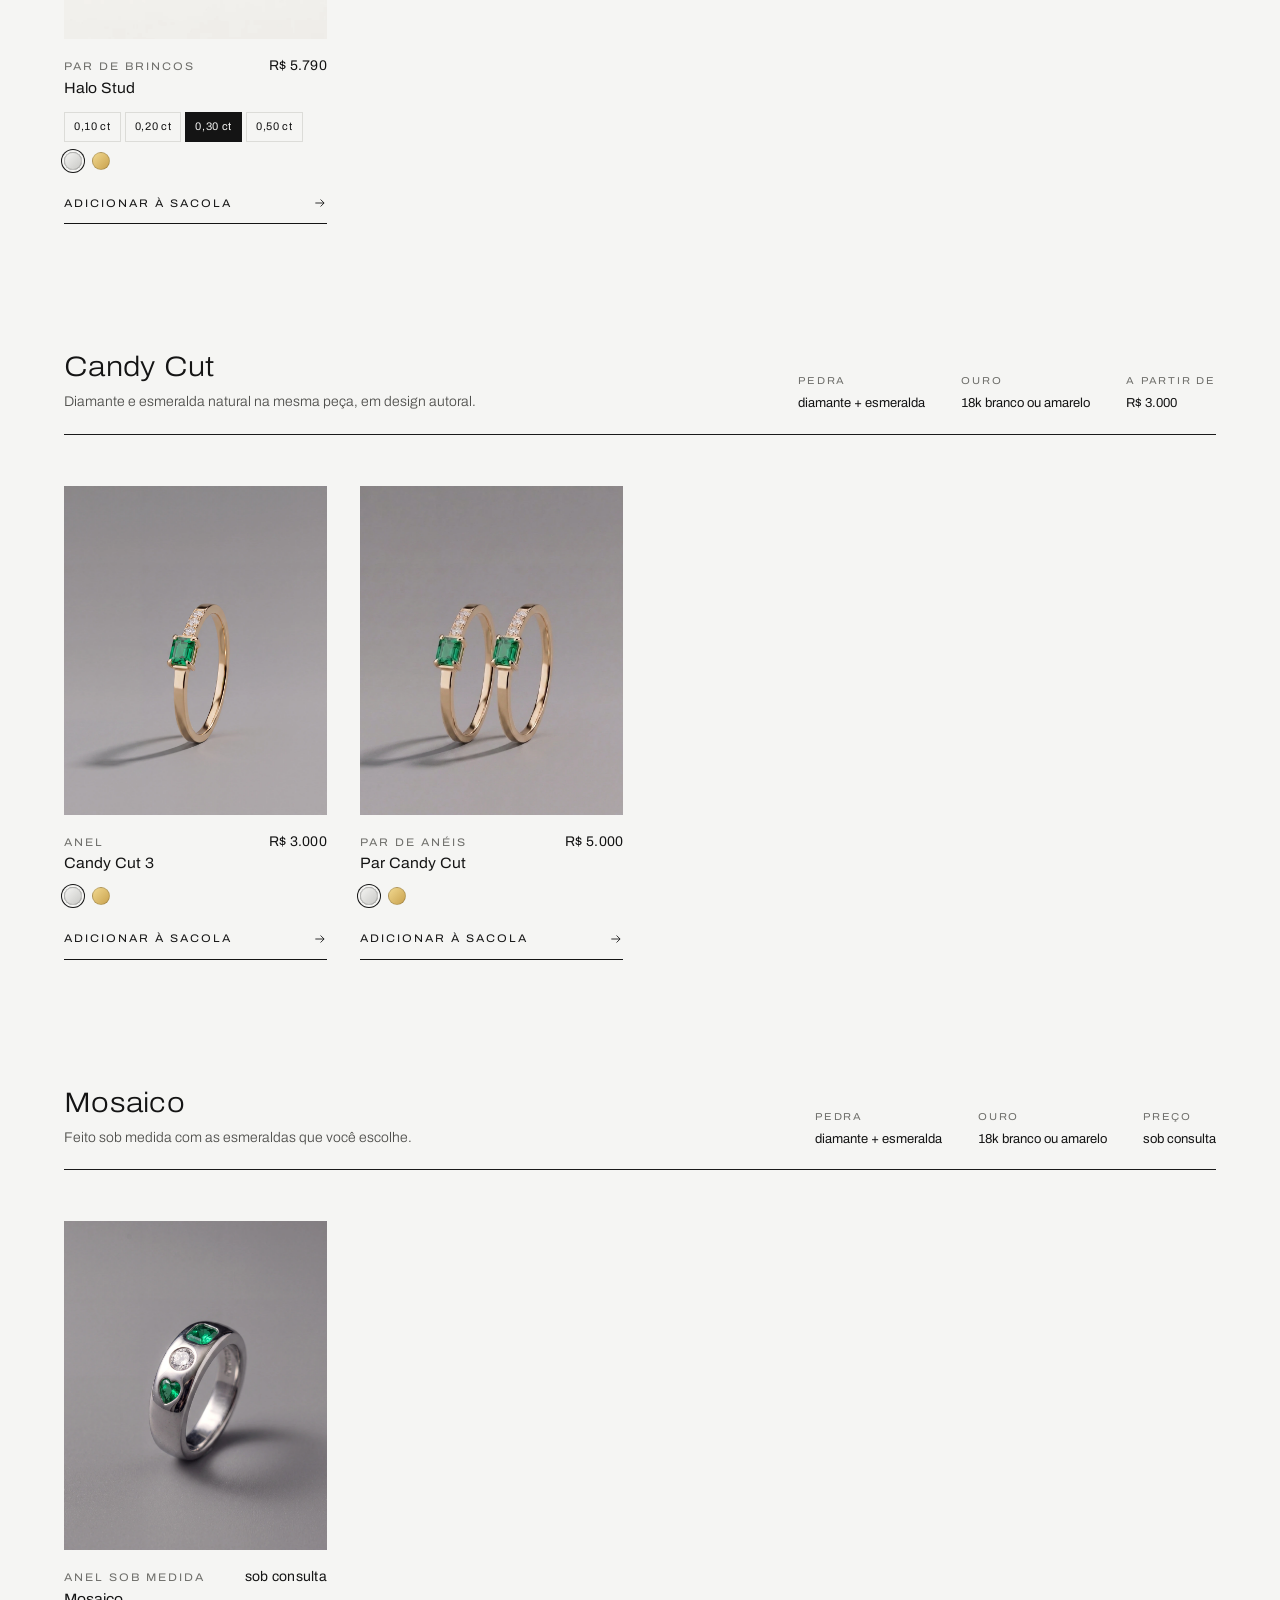
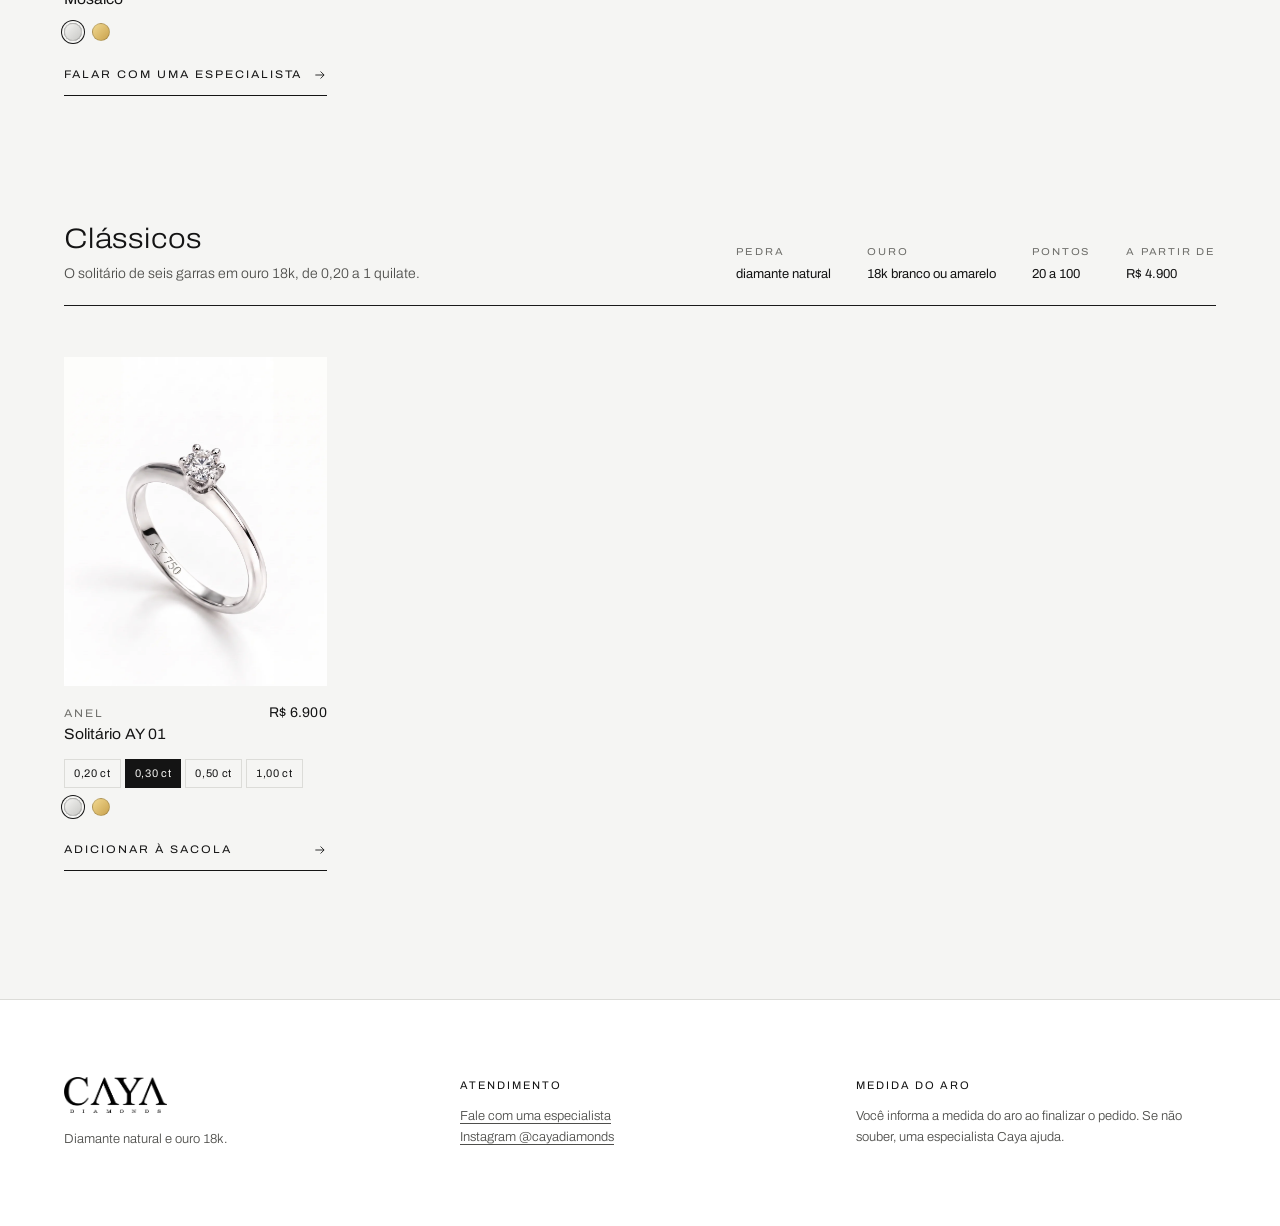
==== commit ffa2f251: "Painel e contagem de visitas Co-Authored-By: Claude Opus 5.5 <noreply@anthropic.com>" ====
--- a/teste/papel-hero/index.html
+++ b/teste/papel-hero/index.html
@@ -8,7 +8,7 @@
 <link rel="icon" href="../../assets/marca/favicon.png">
 <meta name="description" content="Diamante natural e ouro 18k. Caya Colors, Halo, Candy Cut, Mosaico e Clássicos.">
 <link rel="preload" href="../../assets/fonts/archivo-latin-wdth-normal.woff2" as="font" type="font/woff2" crossorigin>
-<link rel="stylesheet" href="../../assets/site.css?v=20261025120515">
+<link rel="stylesheet" href="../../assets/site.css?v=20261025154740">
 <link rel="preload" as="image" href="../../assets/hero/rosa.webp">
 <style>
 /* ---------- hero: um diamante, seis cores (so nesta copia) ---------- */
@@ -68,7 +68,7 @@
 
 <header class="topo">
   <div class="topo-in">
-    <a class="marca" href="index.html?v=20261025120515"><img src="../../assets/marca/caya-tinta.png" alt="Caya Diamonds" width="454" height="126"></a>
+    <a class="marca" href="index.html?v=20261025154740"><img src="../../assets/marca/caya-tinta.png" alt="Caya Diamonds" width="454" height="126"></a>
     <nav class="indice" aria-label="Coleções" id="indice"></nav>
     <button class="sacola-btn" id="abrir-sacola" aria-controls="sacola" aria-expanded="false">Sacola <span class="mono" id="qtd">0</span></button>
   </div>
@@ -82,7 +82,7 @@
       <p class="hero-sub">Caya Colors: diamante natural em bezel de ouro 18k sobre silicone premium, para usar no trabalho, no treino e no mar.</p>
       <div class="hero-cores-lista" role="group" aria-label="Cor da banda" id="hero-cores"></div>
       <div class="hero-acao">
-        <a class="comprar" id="hero-link" href="../peca/index.html?v=20261025120515&peca=caya-colors"><span>Escolher o meu</span><svg viewBox="0 0 24 24" fill="none" stroke="currentColor" stroke-width="1.5" aria-hidden="true"><path d="M4 12h15M13 6l6 6-6 6"/></svg></a>
+        <a class="comprar" id="hero-link" href="../peca/index.html?v=20261025154740&peca=caya-colors"><span>Escolher o meu</span><svg viewBox="0 0 24 24" fill="none" stroke="currentColor" stroke-width="1.5" aria-hidden="true"><path d="M4 12h15M13 6l6 6-6 6"/></svg></a>
         <span class="hero-preco">a partir de <b id="hero-preco"></b></span>
       </div>
     </div>
@@ -96,10 +96,10 @@
   <div><b>Medida do aro</b><p>Você informa a medida do aro ao finalizar o pedido. Se não souber, uma especialista Caya ajuda.</p></div>
 </footer>
 
-<script src="../../data/catalogo.js?v=20261025120515"></script>
-<script src="../comum.js?v=20261025120515"></script>
-<script src="../sacola.js?v=20261025120515"></script>
-<script src="../preferencia.js?v=20261025120515"></script>
+<script src="../../data/catalogo.js?v=20261025154740"></script>
+<script src="../comum.js?v=20261025154740"></script>
+<script src="../sacola.js?v=20261025154740"></script>
+<script src="../preferencia.js?v=20261025154740"></script>
 <script>
 (function(){
 const {C,brl,ct,nomeBanda,corBanda,variacao,rotulo,aPartirDe,lerEndereco,gravarEndereco,sacola,linkWhatsApp,pedidoWhatsApp}=Caya;
@@ -111,7 +111,7 @@
 const sel=lerEndereco();
 C.colecoes.forEach(c=>$('#indice').append(el('a',{href:'#'+c.id},c.nome)));
 
-function linkPeca(p,e){const q=new URLSearchParams({peca:p.id});for(const k of Object.keys(p.eixos))q.set(k,e[k]);return '../peca/index.html?v=20261025120515&'+q}
+function linkPeca(p,e){const q=new URLSearchParams({peca:p.id});for(const k of Object.keys(p.eixos))q.set(k,e[k]);return '../peca/index.html?v=20261025154740&'+q}
 function trocarFoto(img,src){ if(img.getAttribute('src')===src) return; img.classList.add('troca');
   const n=new Image(); n.onload=()=>{img.src=src; img.classList.remove('troca')}; n.src=src; }
 
@@ -269,7 +269,7 @@
   function ir(k,suave){
     if(k===atual) return; atual=k; const c=ORDEM[k];
     lista.querySelectorAll('button').forEach((b,i)=>b.setAttribute('aria-pressed',String(i===k)));
-    $('#hero-link').href=`../peca/index.html?v=20261025120515&peca=caya-colors&pts=10&banda=${c}`;
+    $('#hero-link').href=`../peca/index.html?v=20261025154740&peca=caya-colors&pts=10&banda=${c}`;
     const img=new Image(); img.alt=''; img.decoding='async'; img.src=src(c);
     const entrar=()=>{
       if(!palco.children.length||reduz){ palco.replaceChildren(img); return; }
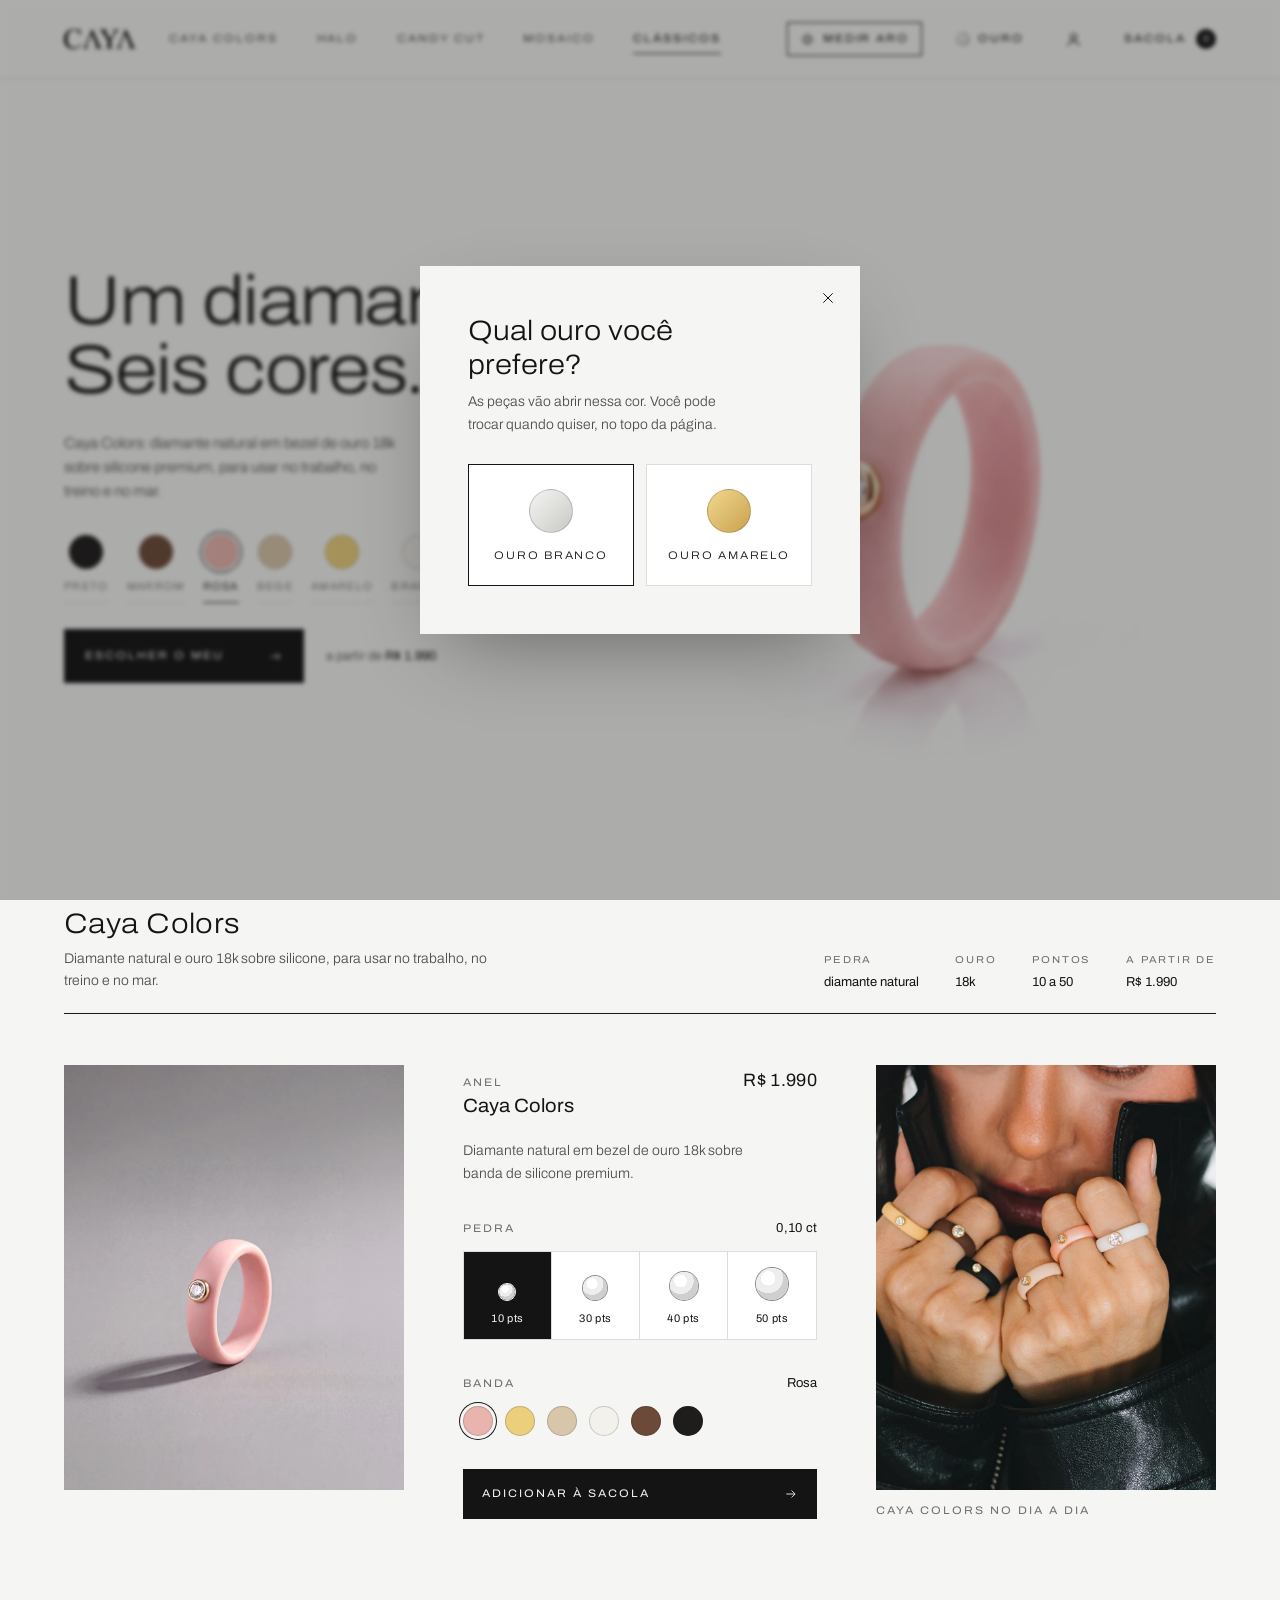
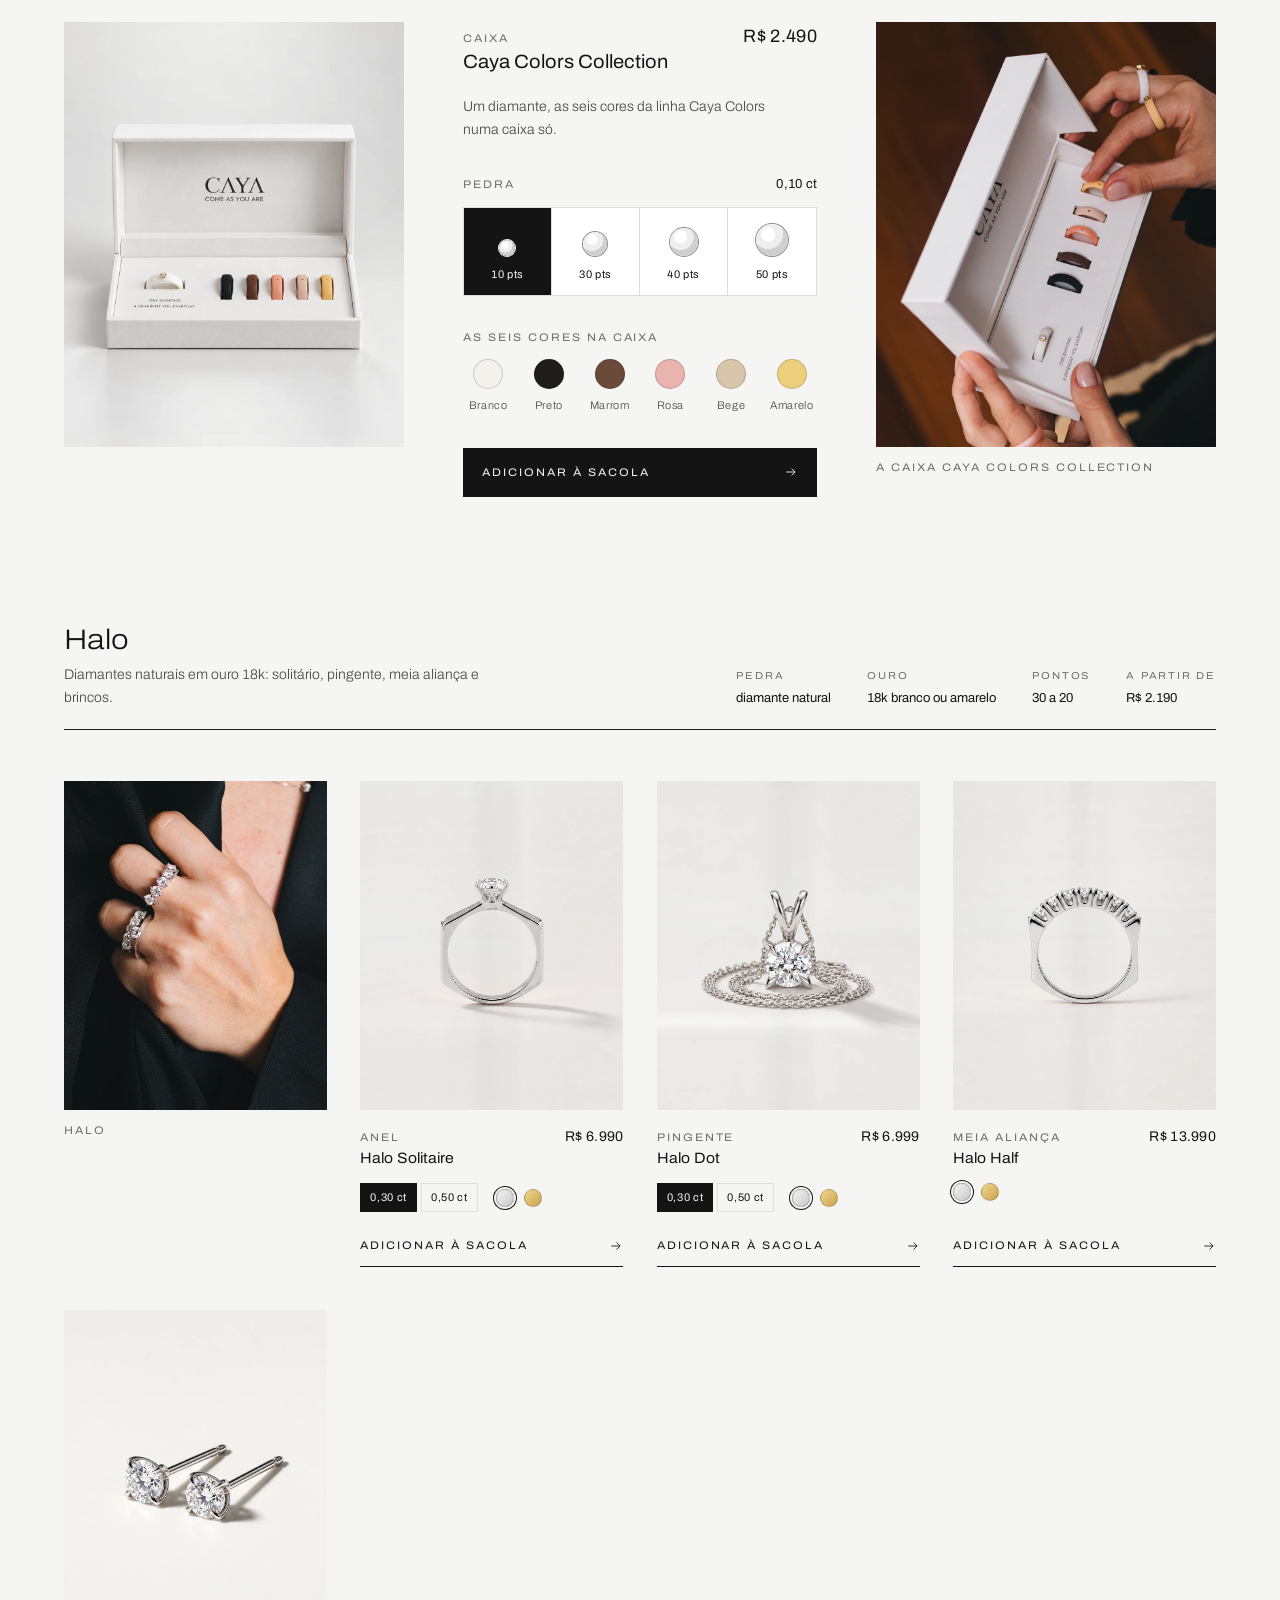
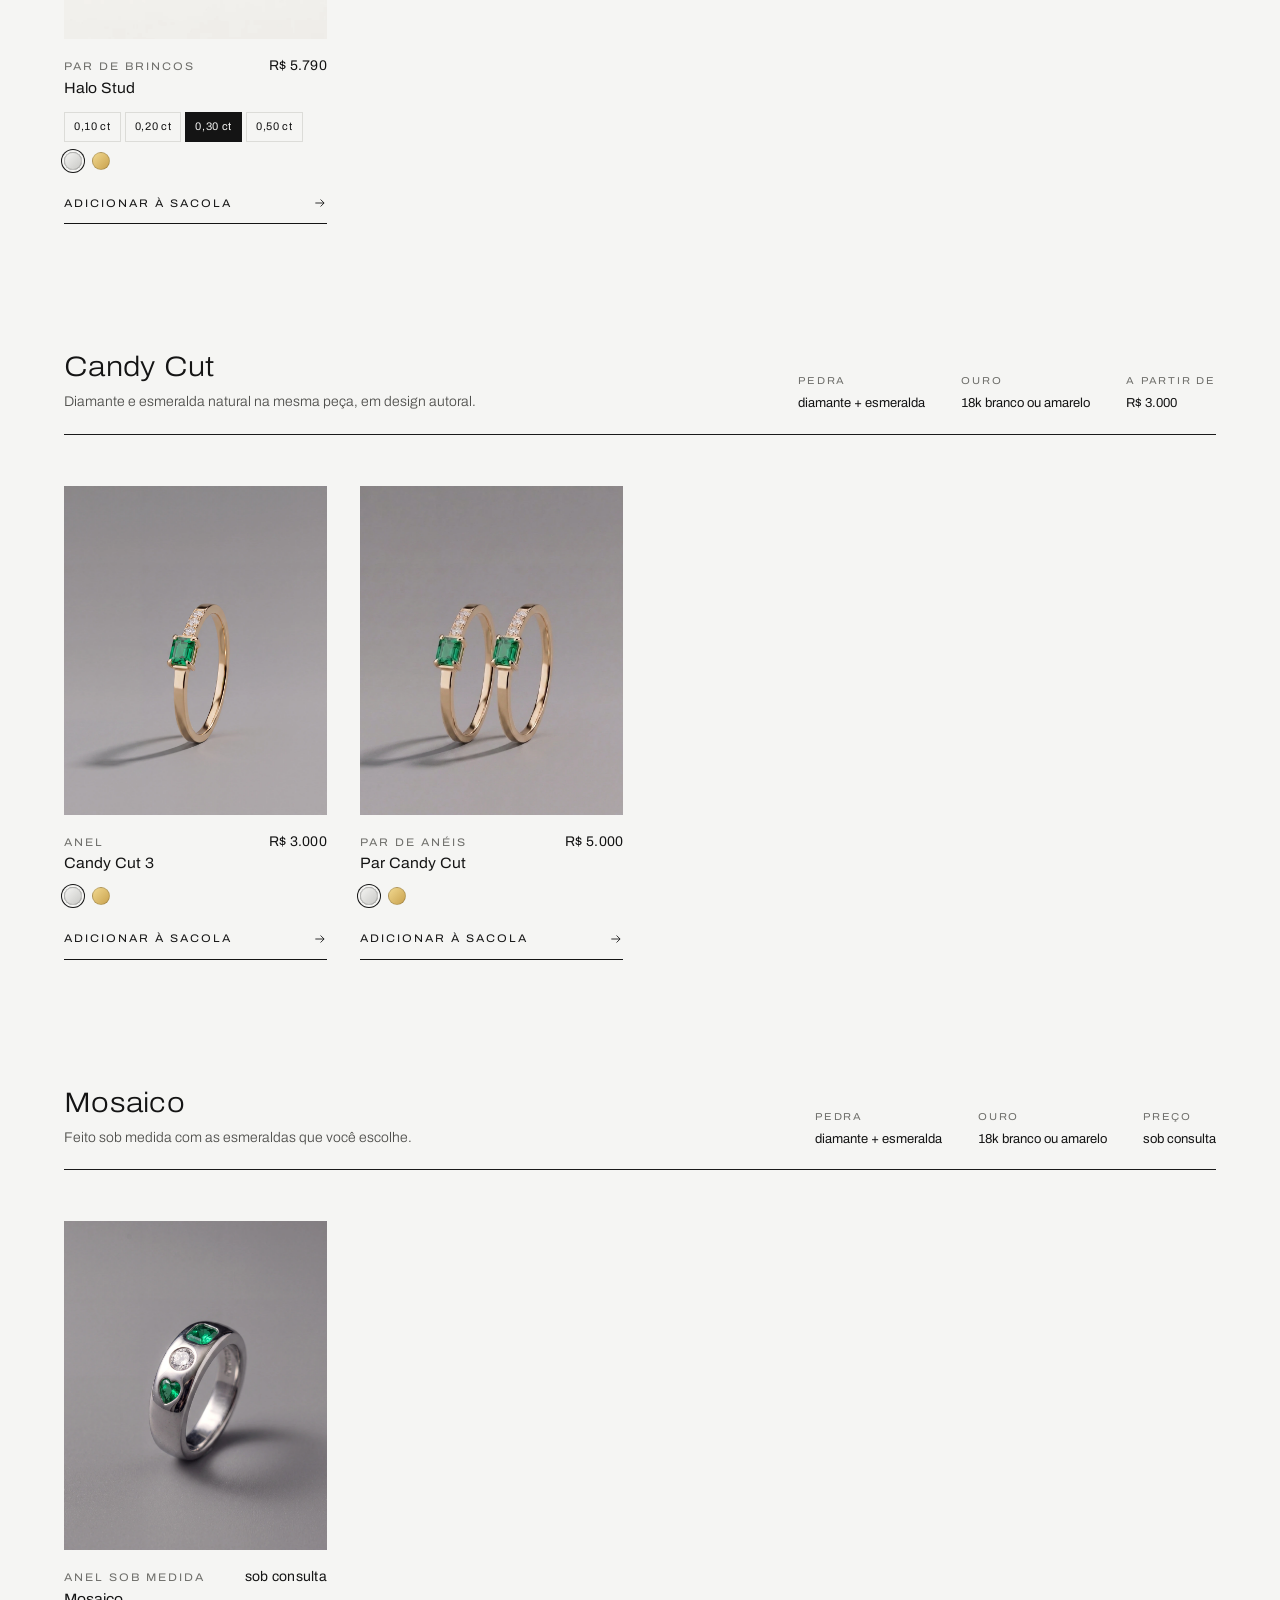
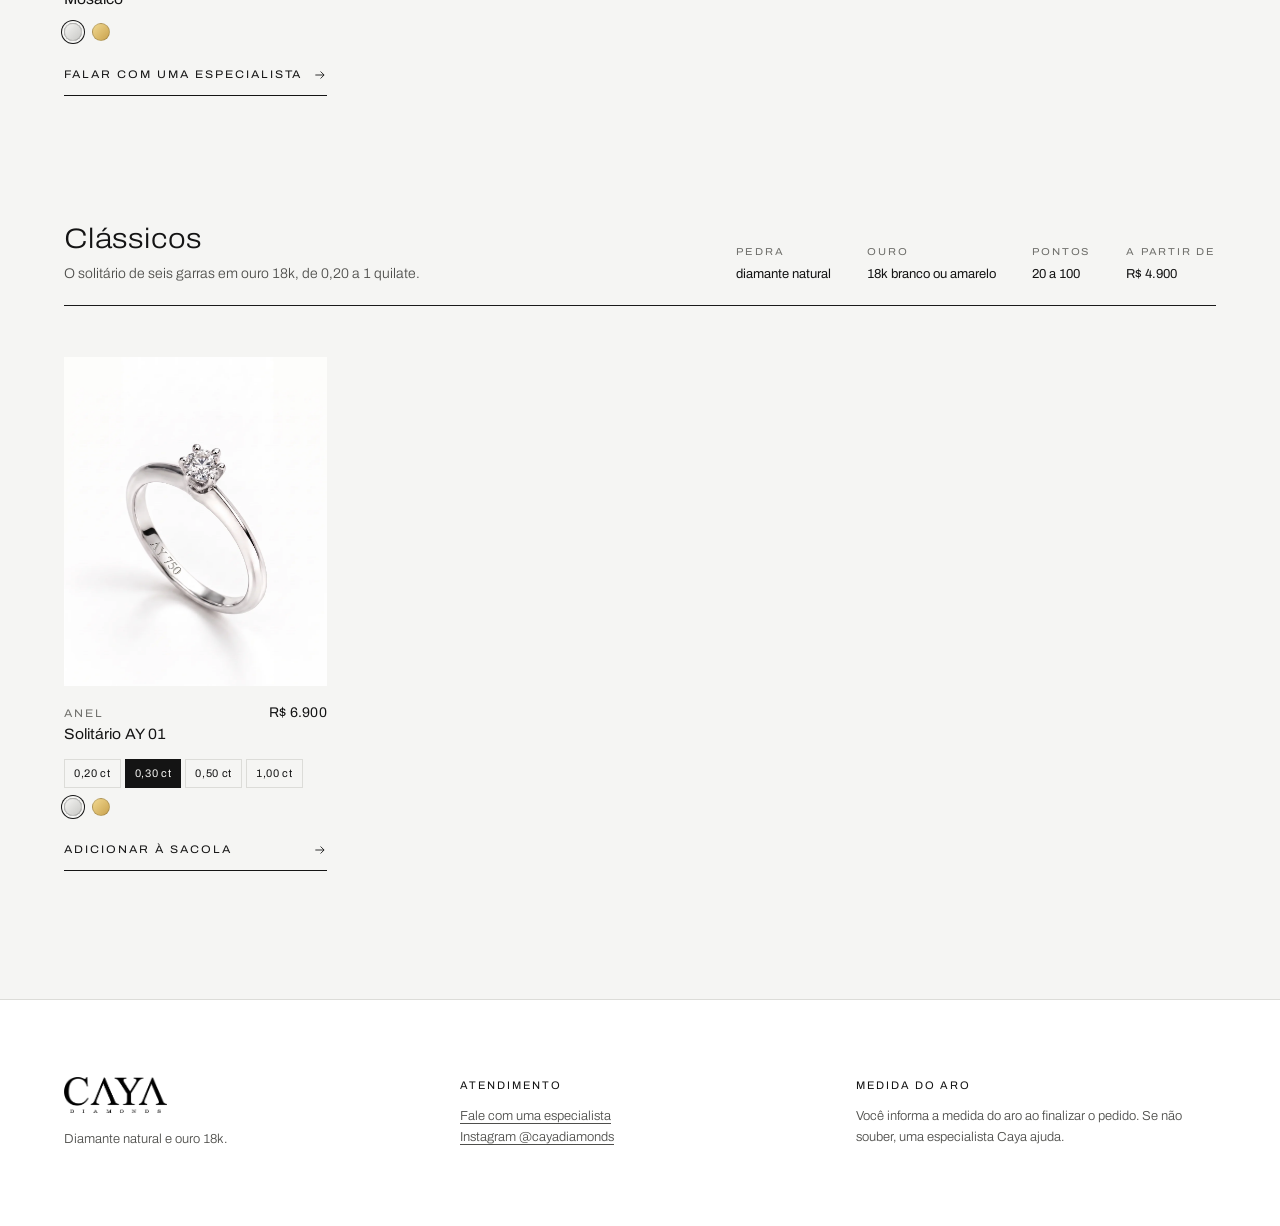
==== commit e28b10f5: "Sacola sincronizada ao abrir a pagina Co-Authored-By: Claude Opus 5.5 <noreply@anthropic.com>" ====
--- a/teste/papel-hero/index.html
+++ b/teste/papel-hero/index.html
@@ -8,7 +8,7 @@
 <link rel="icon" href="../../assets/marca/favicon.png">
 <meta name="description" content="Diamante natural e ouro 18k. Caya Colors, Halo, Candy Cut, Mosaico e Clássicos.">
 <link rel="preload" href="../../assets/fonts/archivo-latin-wdth-normal.woff2" as="font" type="font/woff2" crossorigin>
-<link rel="stylesheet" href="../../assets/site.css?v=20261025154740">
+<link rel="stylesheet" href="../../assets/site.css?v=20261025160538">
 <link rel="preload" as="image" href="../../assets/hero/rosa.webp">
 <style>
 /* ---------- hero: um diamante, seis cores (so nesta copia) ---------- */
@@ -68,7 +68,7 @@
 
 <header class="topo">
   <div class="topo-in">
-    <a class="marca" href="index.html?v=20261025154740"><img src="../../assets/marca/caya-tinta.png" alt="Caya Diamonds" width="454" height="126"></a>
+    <a class="marca" href="index.html?v=20261025160538"><img src="../../assets/marca/caya-tinta.png" alt="Caya Diamonds" width="454" height="126"></a>
     <nav class="indice" aria-label="Coleções" id="indice"></nav>
     <button class="sacola-btn" id="abrir-sacola" aria-controls="sacola" aria-expanded="false">Sacola <span class="mono" id="qtd">0</span></button>
   </div>
@@ -82,7 +82,7 @@
       <p class="hero-sub">Caya Colors: diamante natural em bezel de ouro 18k sobre silicone premium, para usar no trabalho, no treino e no mar.</p>
       <div class="hero-cores-lista" role="group" aria-label="Cor da banda" id="hero-cores"></div>
       <div class="hero-acao">
-        <a class="comprar" id="hero-link" href="../peca/index.html?v=20261025154740&peca=caya-colors"><span>Escolher o meu</span><svg viewBox="0 0 24 24" fill="none" stroke="currentColor" stroke-width="1.5" aria-hidden="true"><path d="M4 12h15M13 6l6 6-6 6"/></svg></a>
+        <a class="comprar" id="hero-link" href="../peca/index.html?v=20261025160538&peca=caya-colors"><span>Escolher o meu</span><svg viewBox="0 0 24 24" fill="none" stroke="currentColor" stroke-width="1.5" aria-hidden="true"><path d="M4 12h15M13 6l6 6-6 6"/></svg></a>
         <span class="hero-preco">a partir de <b id="hero-preco"></b></span>
       </div>
     </div>
@@ -96,10 +96,10 @@
   <div><b>Medida do aro</b><p>Você informa a medida do aro ao finalizar o pedido. Se não souber, uma especialista Caya ajuda.</p></div>
 </footer>
 
-<script src="../../data/catalogo.js?v=20261025154740"></script>
-<script src="../comum.js?v=20261025154740"></script>
-<script src="../sacola.js?v=20261025154740"></script>
-<script src="../preferencia.js?v=20261025154740"></script>
+<script src="../../data/catalogo.js?v=20261025160538"></script>
+<script src="../comum.js?v=20261025160538"></script>
+<script src="../sacola.js?v=20261025160538"></script>
+<script src="../preferencia.js?v=20261025160538"></script>
 <script>
 (function(){
 const {C,brl,ct,nomeBanda,corBanda,variacao,rotulo,aPartirDe,lerEndereco,gravarEndereco,sacola,linkWhatsApp,pedidoWhatsApp}=Caya;
@@ -111,7 +111,7 @@
 const sel=lerEndereco();
 C.colecoes.forEach(c=>$('#indice').append(el('a',{href:'#'+c.id},c.nome)));
 
-function linkPeca(p,e){const q=new URLSearchParams({peca:p.id});for(const k of Object.keys(p.eixos))q.set(k,e[k]);return '../peca/index.html?v=20261025154740&'+q}
+function linkPeca(p,e){const q=new URLSearchParams({peca:p.id});for(const k of Object.keys(p.eixos))q.set(k,e[k]);return '../peca/index.html?v=20261025160538&'+q}
 function trocarFoto(img,src){ if(img.getAttribute('src')===src) return; img.classList.add('troca');
   const n=new Image(); n.onload=()=>{img.src=src; img.classList.remove('troca')}; n.src=src; }
 
@@ -269,7 +269,7 @@
   function ir(k,suave){
     if(k===atual) return; atual=k; const c=ORDEM[k];
     lista.querySelectorAll('button').forEach((b,i)=>b.setAttribute('aria-pressed',String(i===k)));
-    $('#hero-link').href=`../peca/index.html?v=20261025154740&peca=caya-colors&pts=10&banda=${c}`;
+    $('#hero-link').href=`../peca/index.html?v=20261025160538&peca=caya-colors&pts=10&banda=${c}`;
     const img=new Image(); img.alt=''; img.decoding='async'; img.src=src(c);
     const entrar=()=>{
       if(!palco.children.length||reduz){ palco.replaceChildren(img); return; }
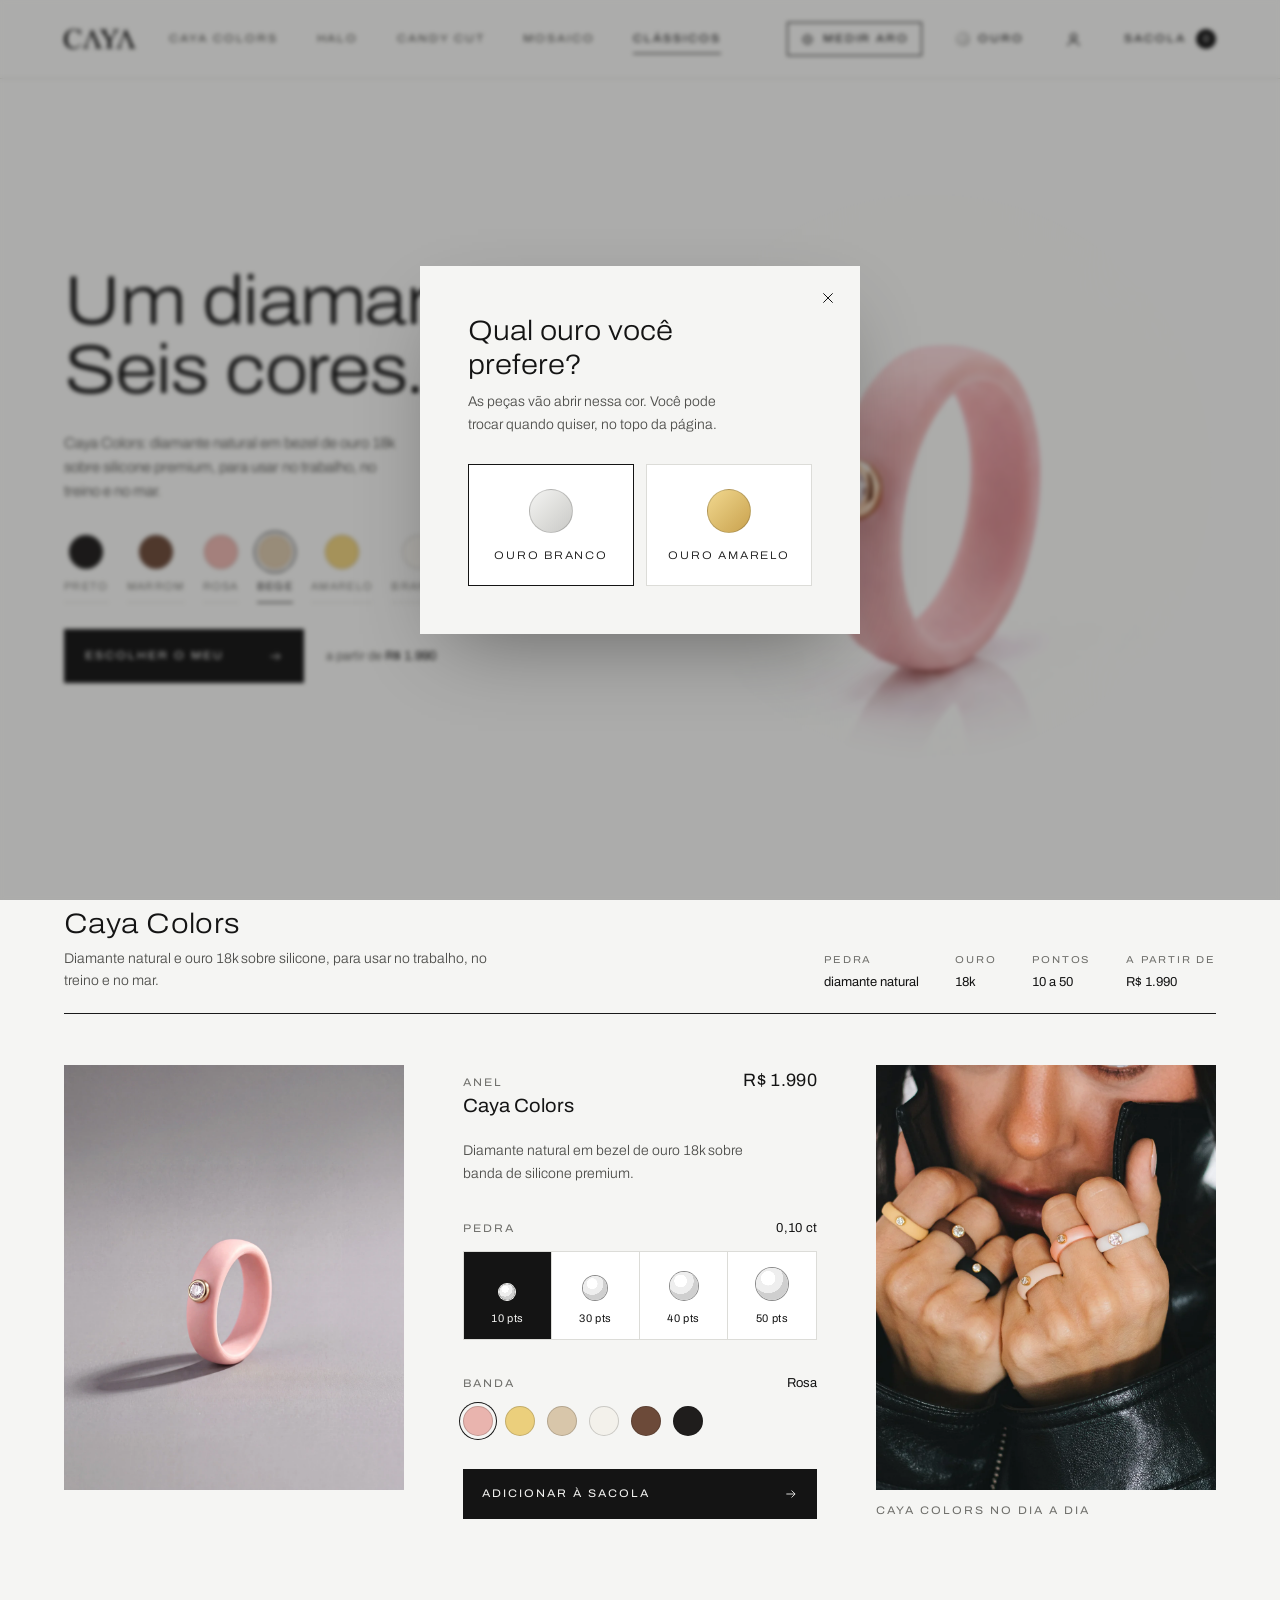
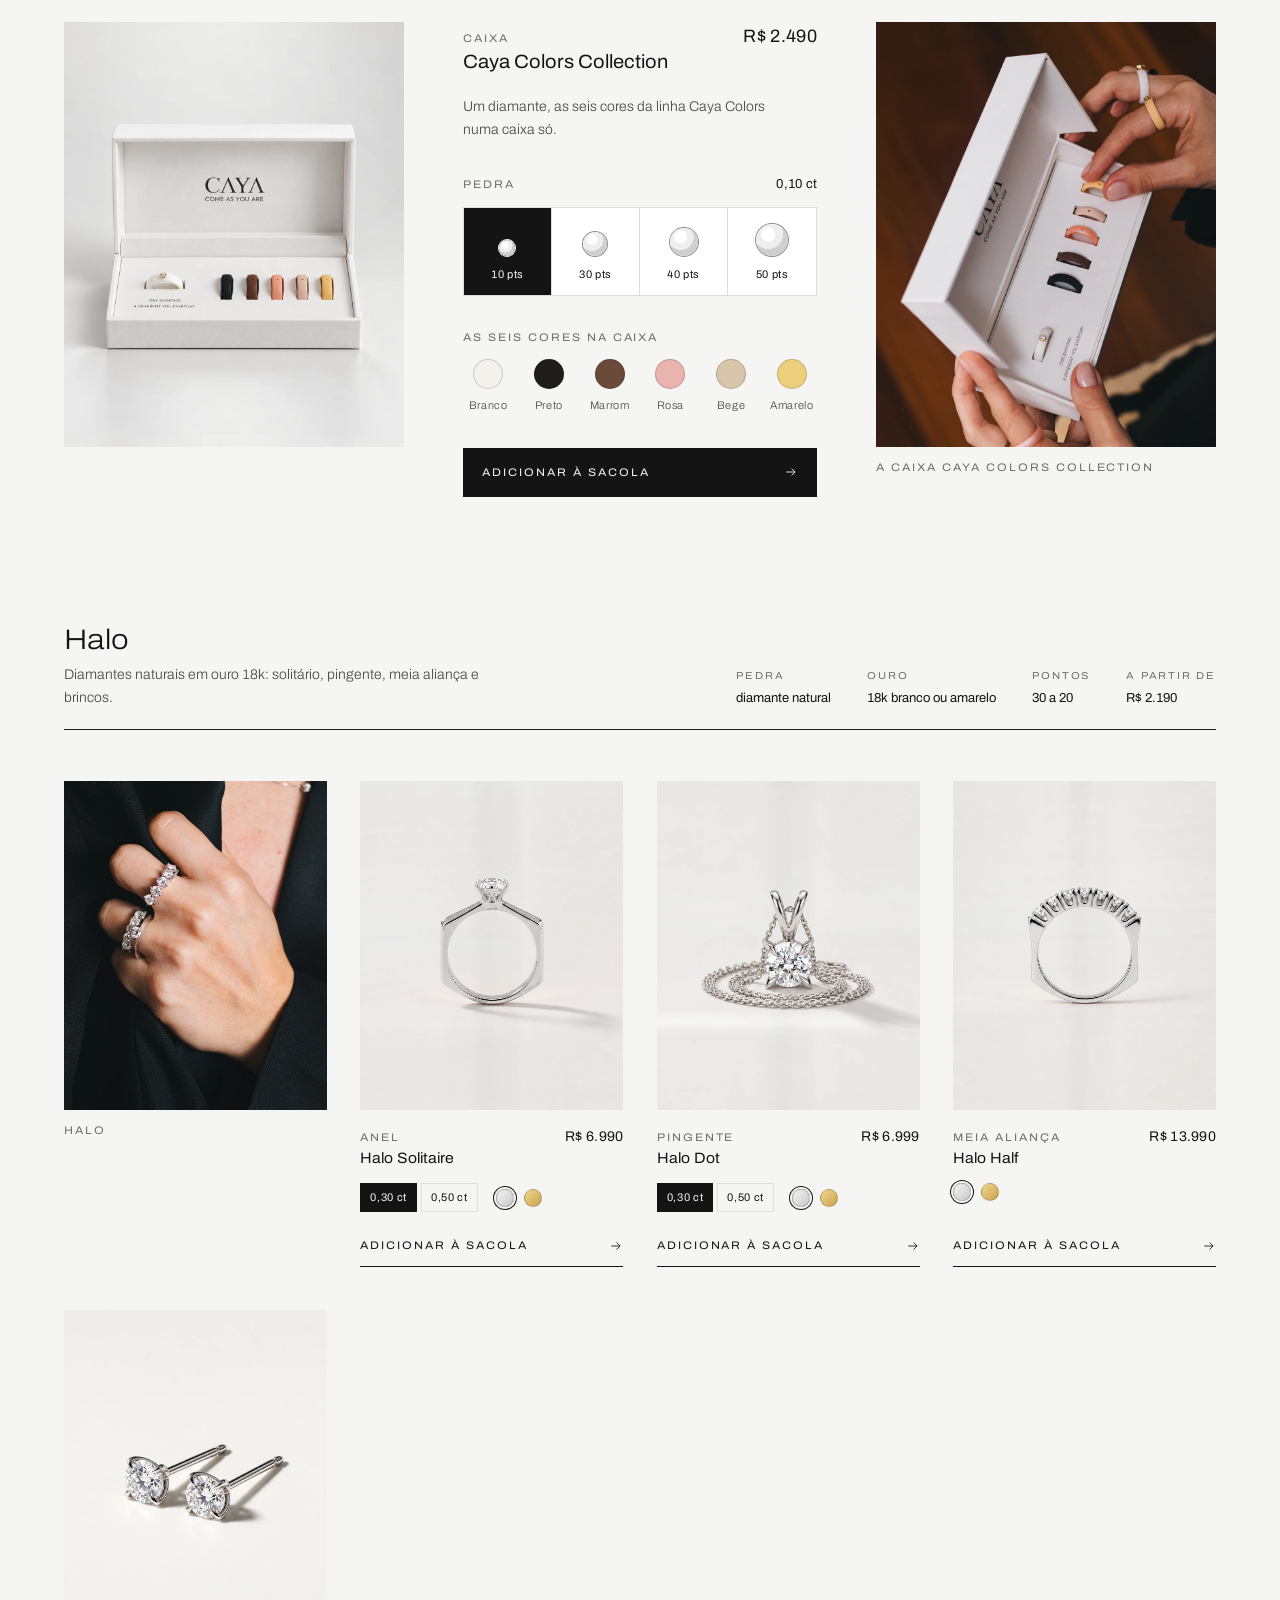
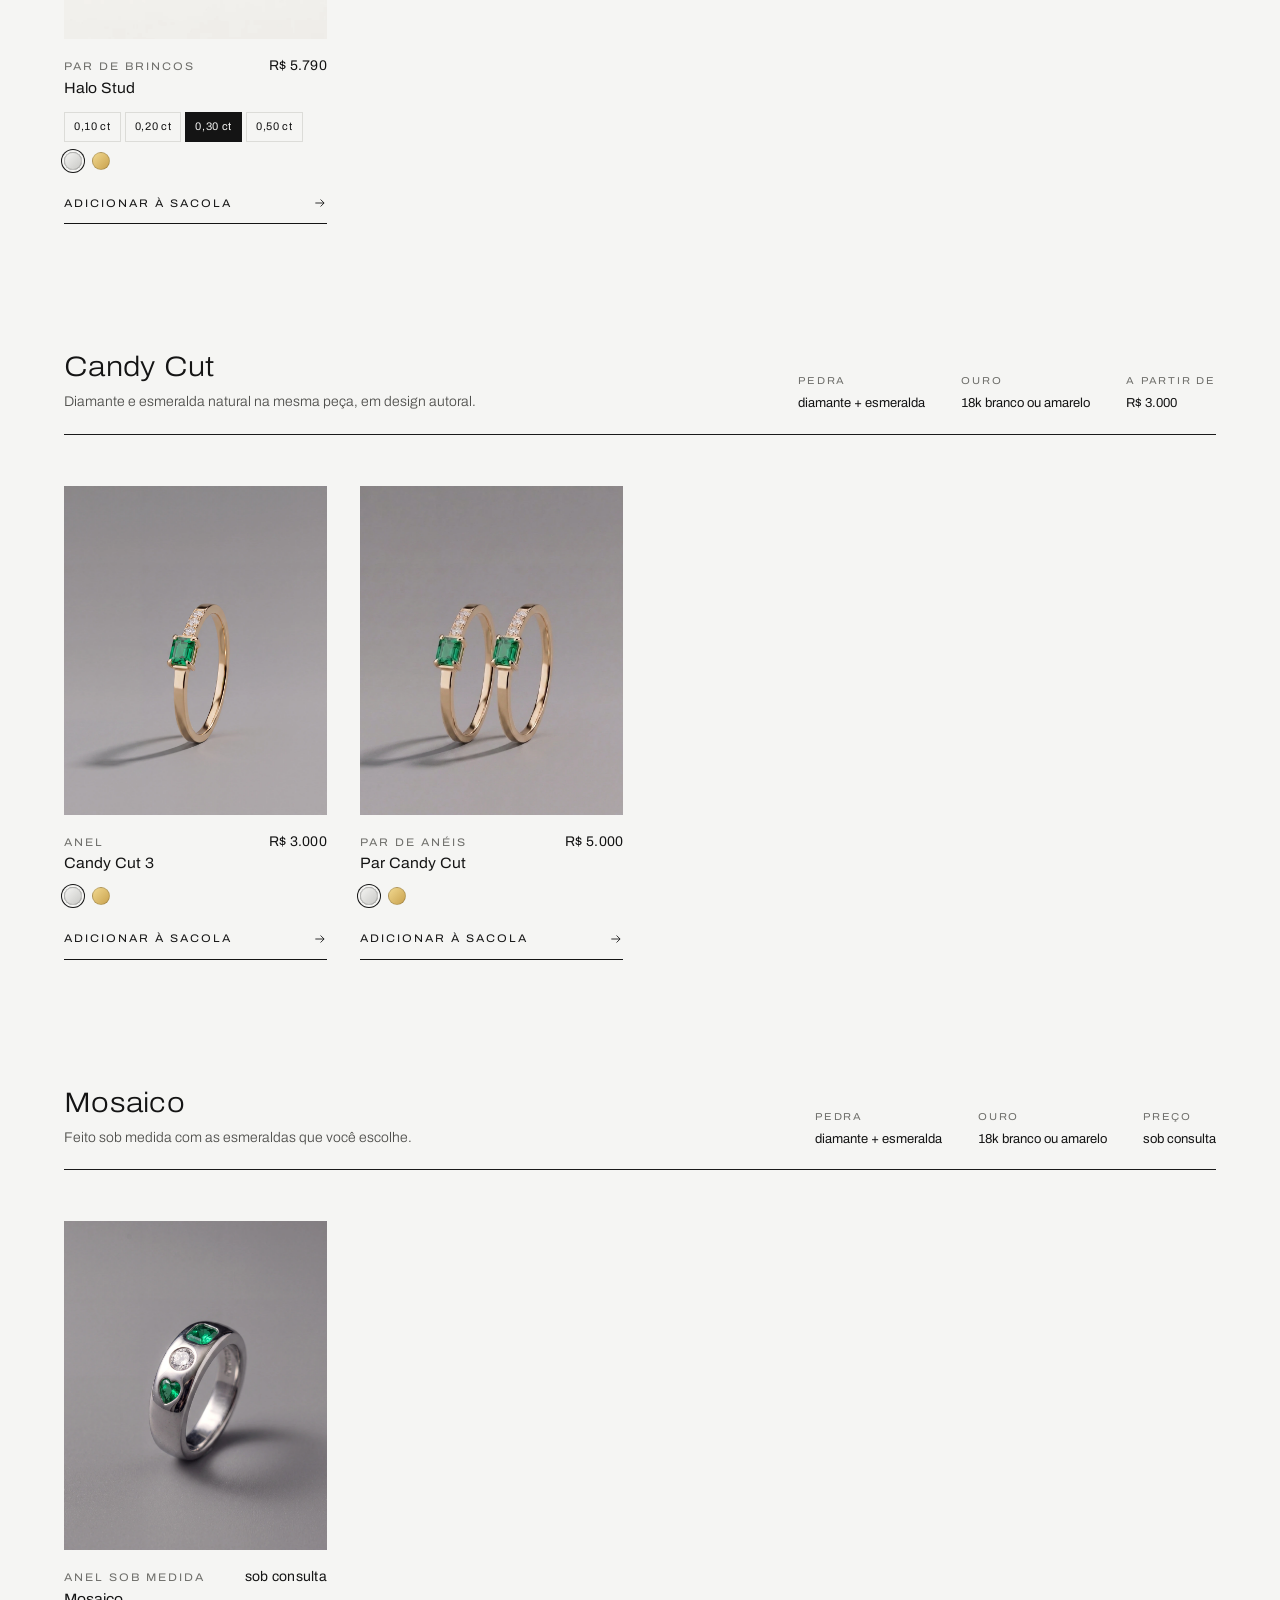
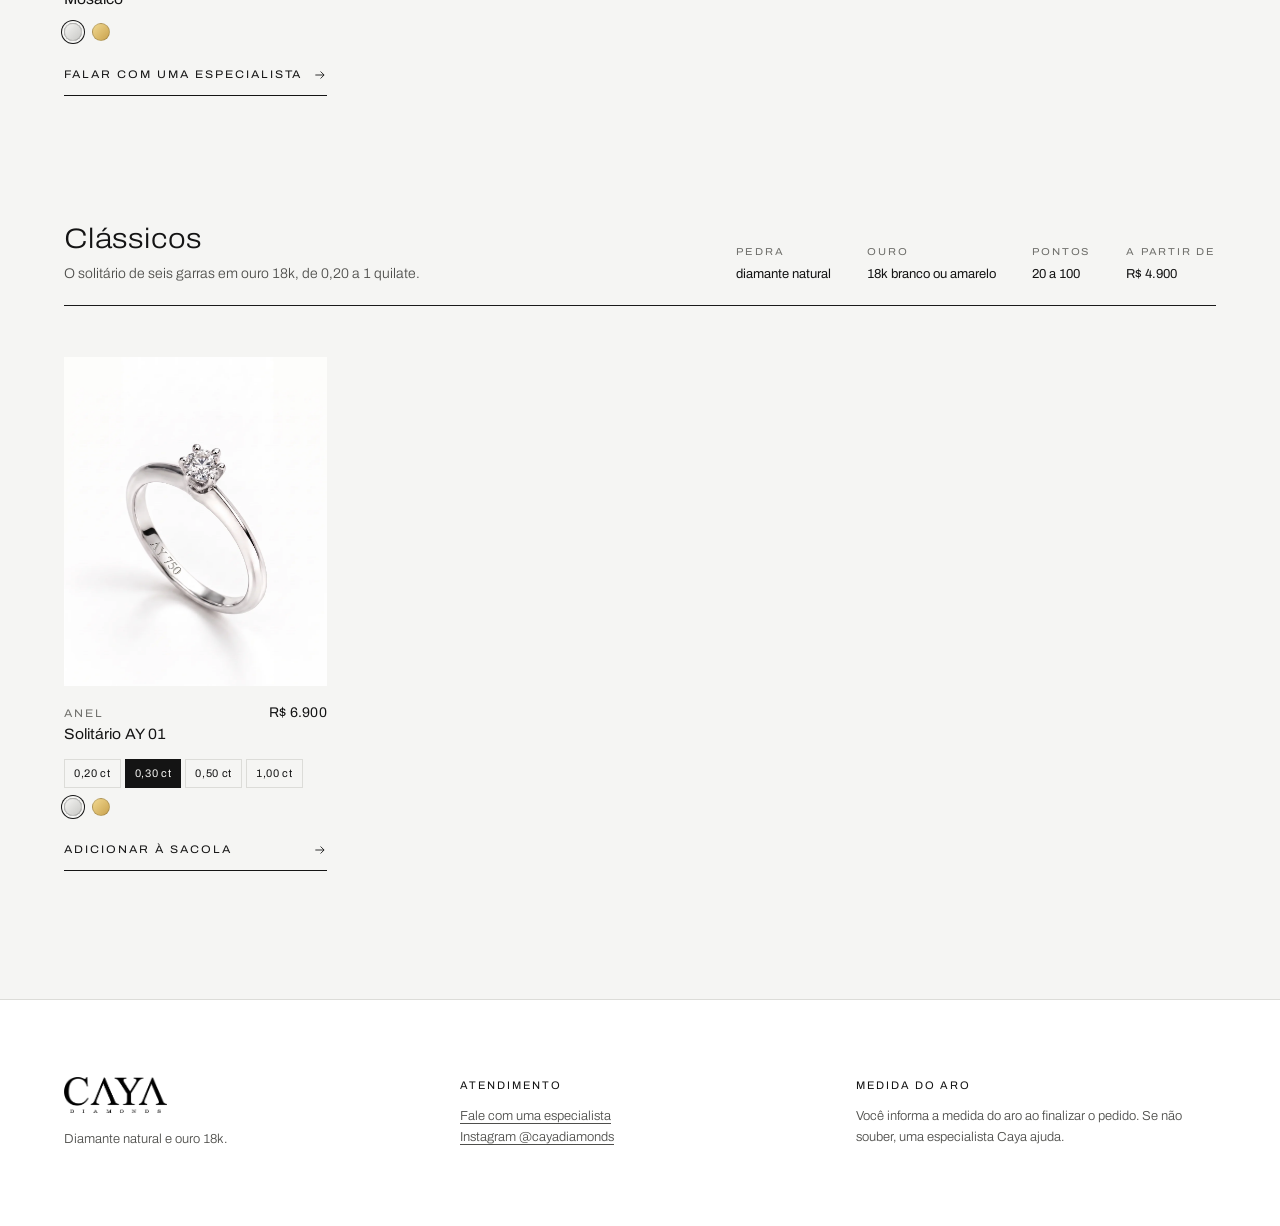
==== commit 18c59c38: "Remove o endereco do painel das paginas publicas Co-Authored-By: Claude Opus 5.5 <noreply@anthropic." ====
--- a/teste/papel-hero/index.html
+++ b/teste/papel-hero/index.html
@@ -8,7 +8,7 @@
 <link rel="icon" href="../../assets/marca/favicon.png">
 <meta name="description" content="Diamante natural e ouro 18k. Caya Colors, Halo, Candy Cut, Mosaico e Clássicos.">
 <link rel="preload" href="../../assets/fonts/archivo-latin-wdth-normal.woff2" as="font" type="font/woff2" crossorigin>
-<link rel="stylesheet" href="../../assets/site.css?v=20261025160538">
+<link rel="stylesheet" href="../../assets/site.css?v=20261025202432">
 <link rel="preload" as="image" href="../../assets/hero/rosa.webp">
 <style>
 /* ---------- hero: um diamante, seis cores (so nesta copia) ---------- */
@@ -68,7 +68,7 @@
 
 <header class="topo">
   <div class="topo-in">
-    <a class="marca" href="index.html?v=20261025160538"><img src="../../assets/marca/caya-tinta.png" alt="Caya Diamonds" width="454" height="126"></a>
+    <a class="marca" href="index.html?v=20261025202432"><img src="../../assets/marca/caya-tinta.png" alt="Caya Diamonds" width="454" height="126"></a>
     <nav class="indice" aria-label="Coleções" id="indice"></nav>
     <button class="sacola-btn" id="abrir-sacola" aria-controls="sacola" aria-expanded="false">Sacola <span class="mono" id="qtd">0</span></button>
   </div>
@@ -82,7 +82,7 @@
       <p class="hero-sub">Caya Colors: diamante natural em bezel de ouro 18k sobre silicone premium, para usar no trabalho, no treino e no mar.</p>
       <div class="hero-cores-lista" role="group" aria-label="Cor da banda" id="hero-cores"></div>
       <div class="hero-acao">
-        <a class="comprar" id="hero-link" href="../peca/index.html?v=20261025160538&peca=caya-colors"><span>Escolher o meu</span><svg viewBox="0 0 24 24" fill="none" stroke="currentColor" stroke-width="1.5" aria-hidden="true"><path d="M4 12h15M13 6l6 6-6 6"/></svg></a>
+        <a class="comprar" id="hero-link" href="../peca/index.html?v=20261025202432&peca=caya-colors"><span>Escolher o meu</span><svg viewBox="0 0 24 24" fill="none" stroke="currentColor" stroke-width="1.5" aria-hidden="true"><path d="M4 12h15M13 6l6 6-6 6"/></svg></a>
         <span class="hero-preco">a partir de <b id="hero-preco"></b></span>
       </div>
     </div>
@@ -96,10 +96,10 @@
   <div><b>Medida do aro</b><p>Você informa a medida do aro ao finalizar o pedido. Se não souber, uma especialista Caya ajuda.</p></div>
 </footer>
 
-<script src="../../data/catalogo.js?v=20261025160538"></script>
-<script src="../comum.js?v=20261025160538"></script>
-<script src="../sacola.js?v=20261025160538"></script>
-<script src="../preferencia.js?v=20261025160538"></script>
+<script src="../../data/catalogo.js?v=20261025202432"></script>
+<script src="../comum.js?v=20261025202432"></script>
+<script src="../sacola.js?v=20261025202432"></script>
+<script src="../preferencia.js?v=20261025202432"></script>
 <script>
 (function(){
 const {C,brl,ct,nomeBanda,corBanda,variacao,rotulo,aPartirDe,lerEndereco,gravarEndereco,sacola,linkWhatsApp,pedidoWhatsApp}=Caya;
@@ -111,7 +111,7 @@
 const sel=lerEndereco();
 C.colecoes.forEach(c=>$('#indice').append(el('a',{href:'#'+c.id},c.nome)));
 
-function linkPeca(p,e){const q=new URLSearchParams({peca:p.id});for(const k of Object.keys(p.eixos))q.set(k,e[k]);return '../peca/index.html?v=20261025160538&'+q}
+function linkPeca(p,e){const q=new URLSearchParams({peca:p.id});for(const k of Object.keys(p.eixos))q.set(k,e[k]);return '../peca/index.html?v=20261025202432&'+q}
 function trocarFoto(img,src){ if(img.getAttribute('src')===src) return; img.classList.add('troca');
   const n=new Image(); n.onload=()=>{img.src=src; img.classList.remove('troca')}; n.src=src; }
 
@@ -269,7 +269,7 @@
   function ir(k,suave){
     if(k===atual) return; atual=k; const c=ORDEM[k];
     lista.querySelectorAll('button').forEach((b,i)=>b.setAttribute('aria-pressed',String(i===k)));
-    $('#hero-link').href=`../peca/index.html?v=20261025160538&peca=caya-colors&pts=10&banda=${c}`;
+    $('#hero-link').href=`../peca/index.html?v=20261025202432&peca=caya-colors&pts=10&banda=${c}`;
     const img=new Image(); img.alt=''; img.decoding='async'; img.src=src(c);
     const entrar=()=>{
       if(!palco.children.length||reduz){ palco.replaceChildren(img); return; }
